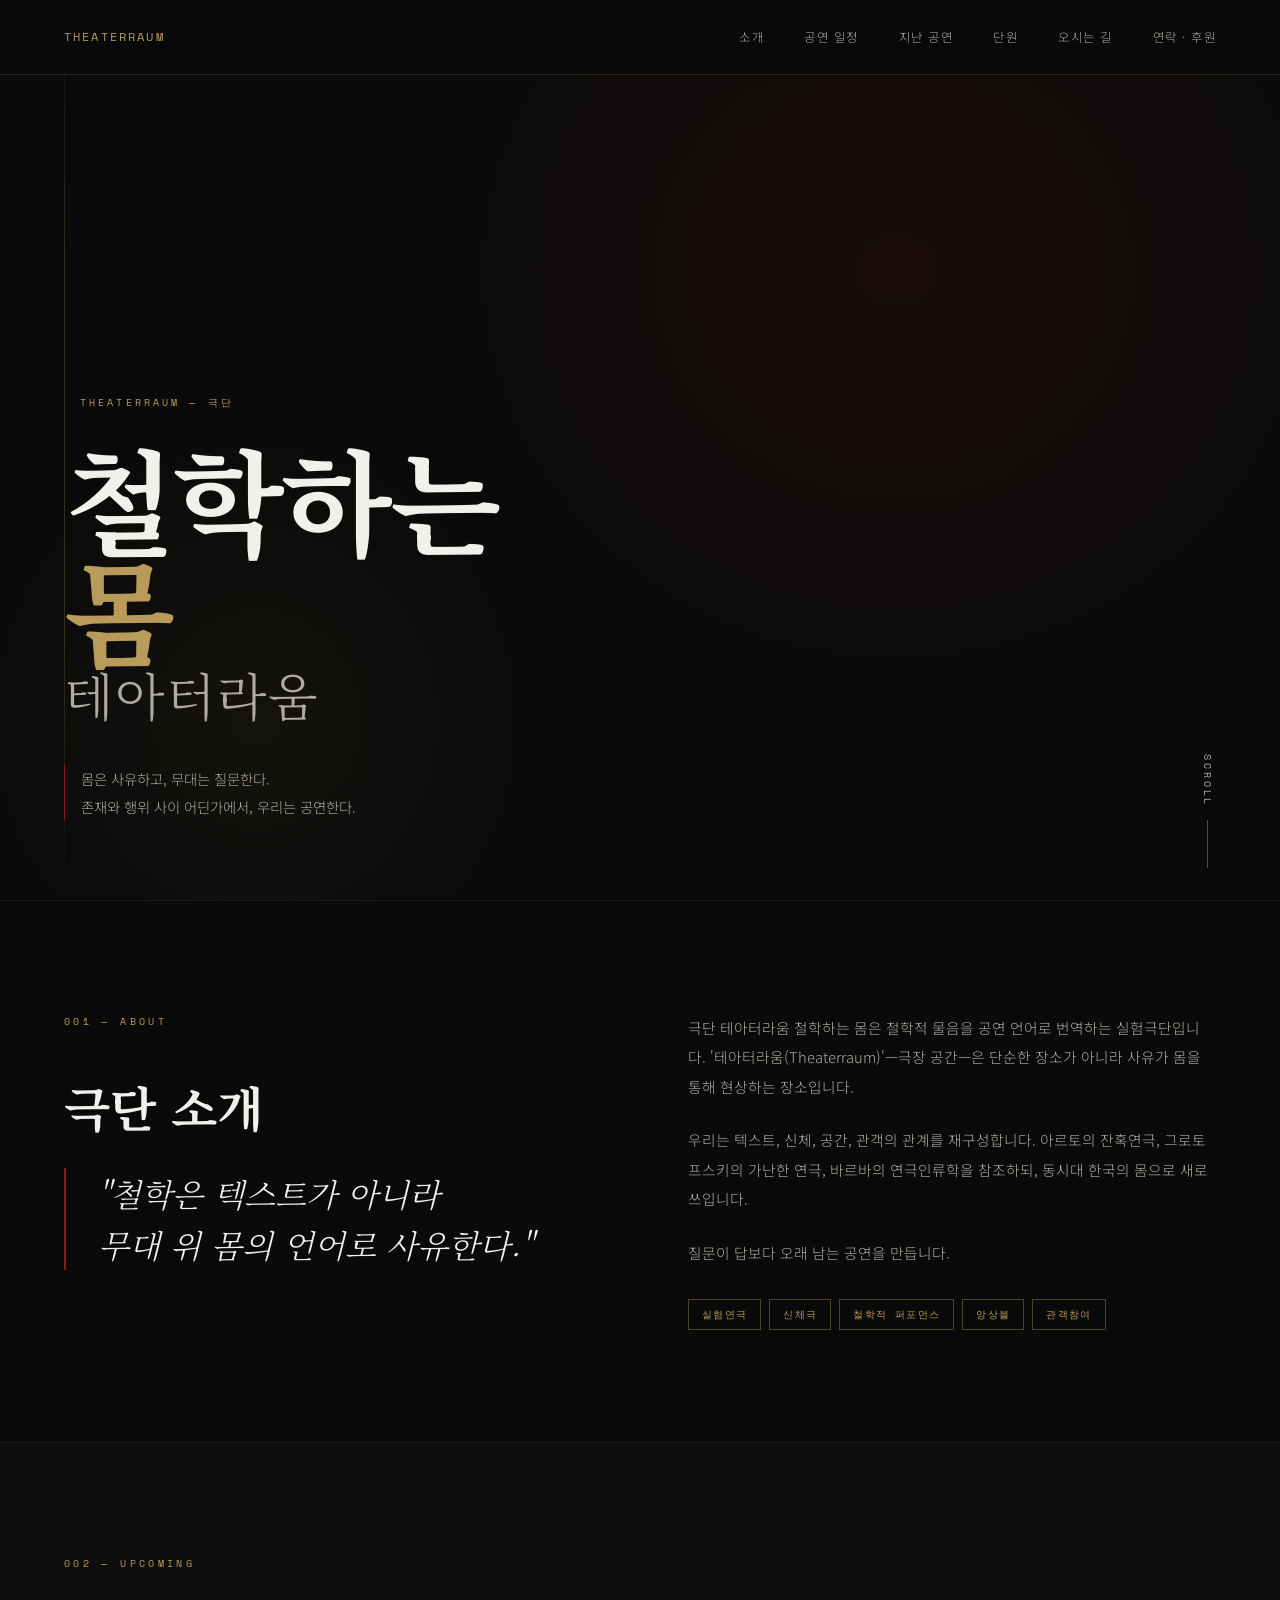
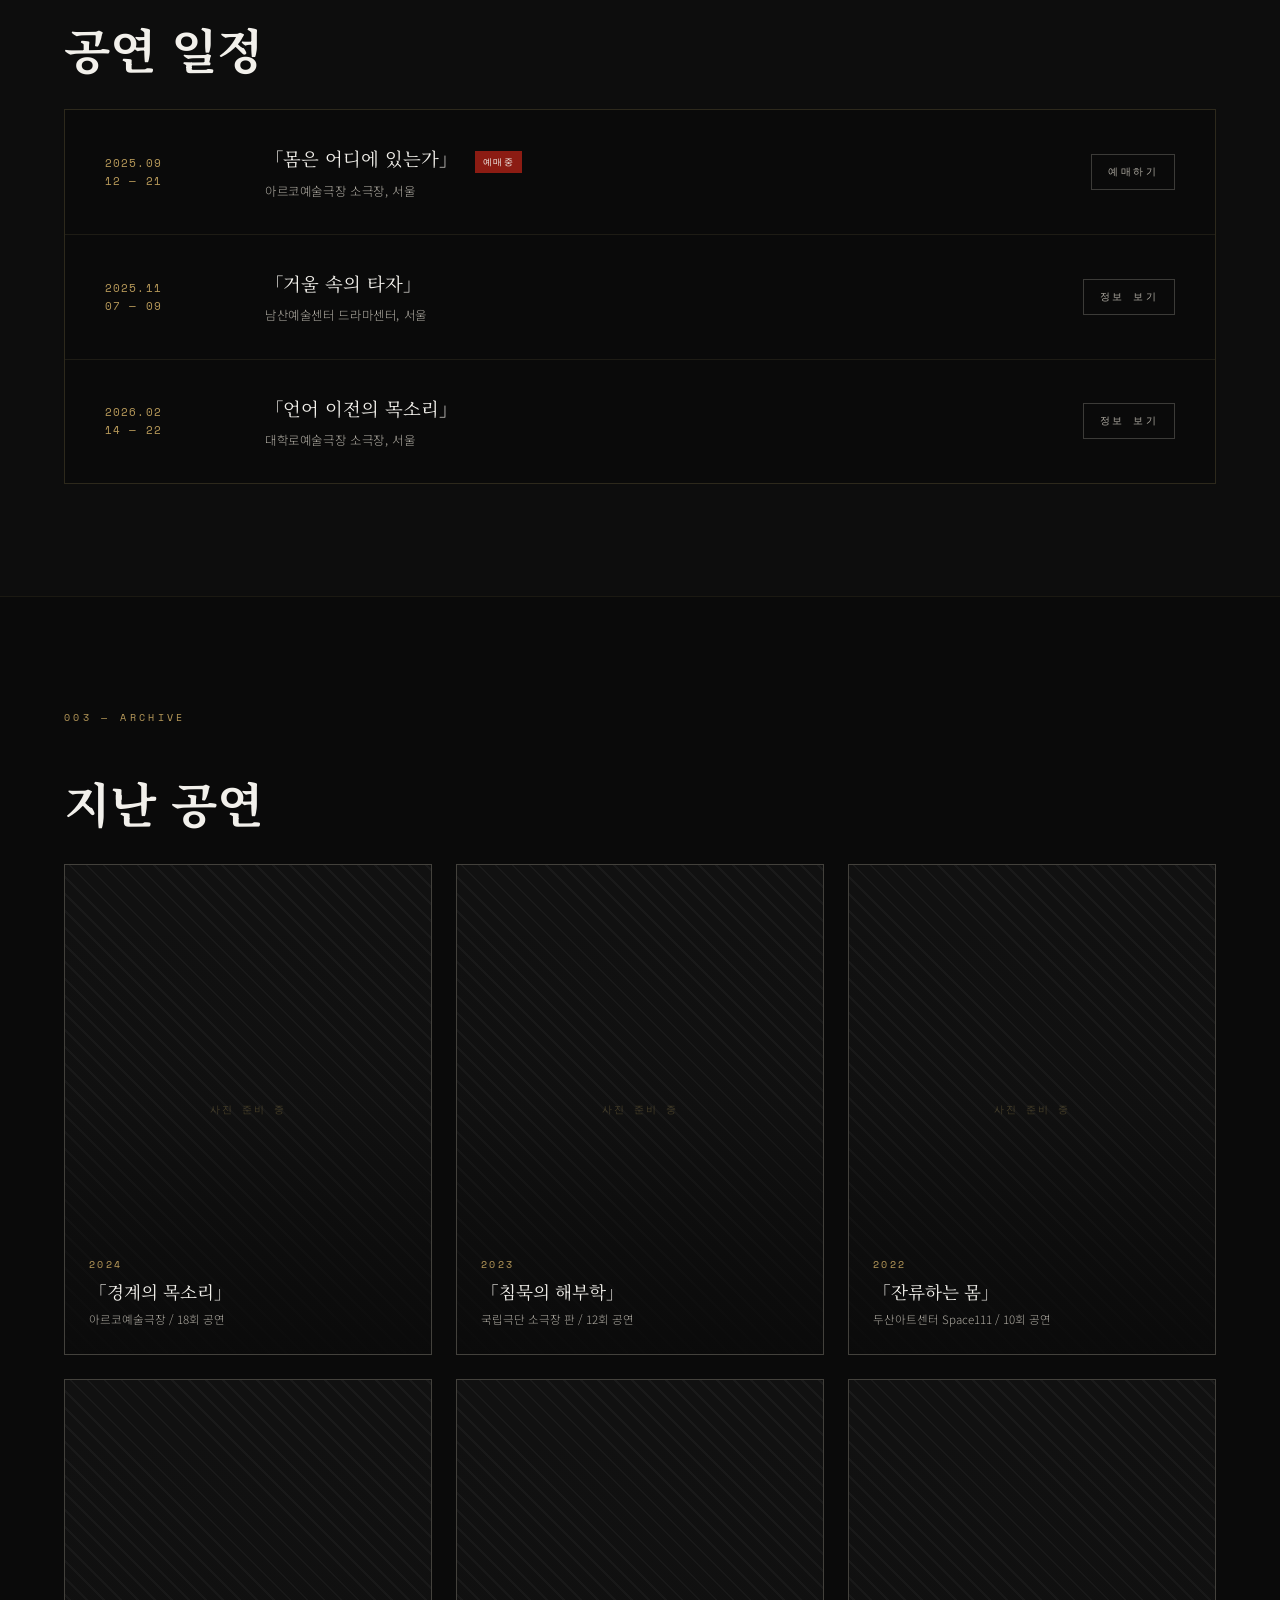
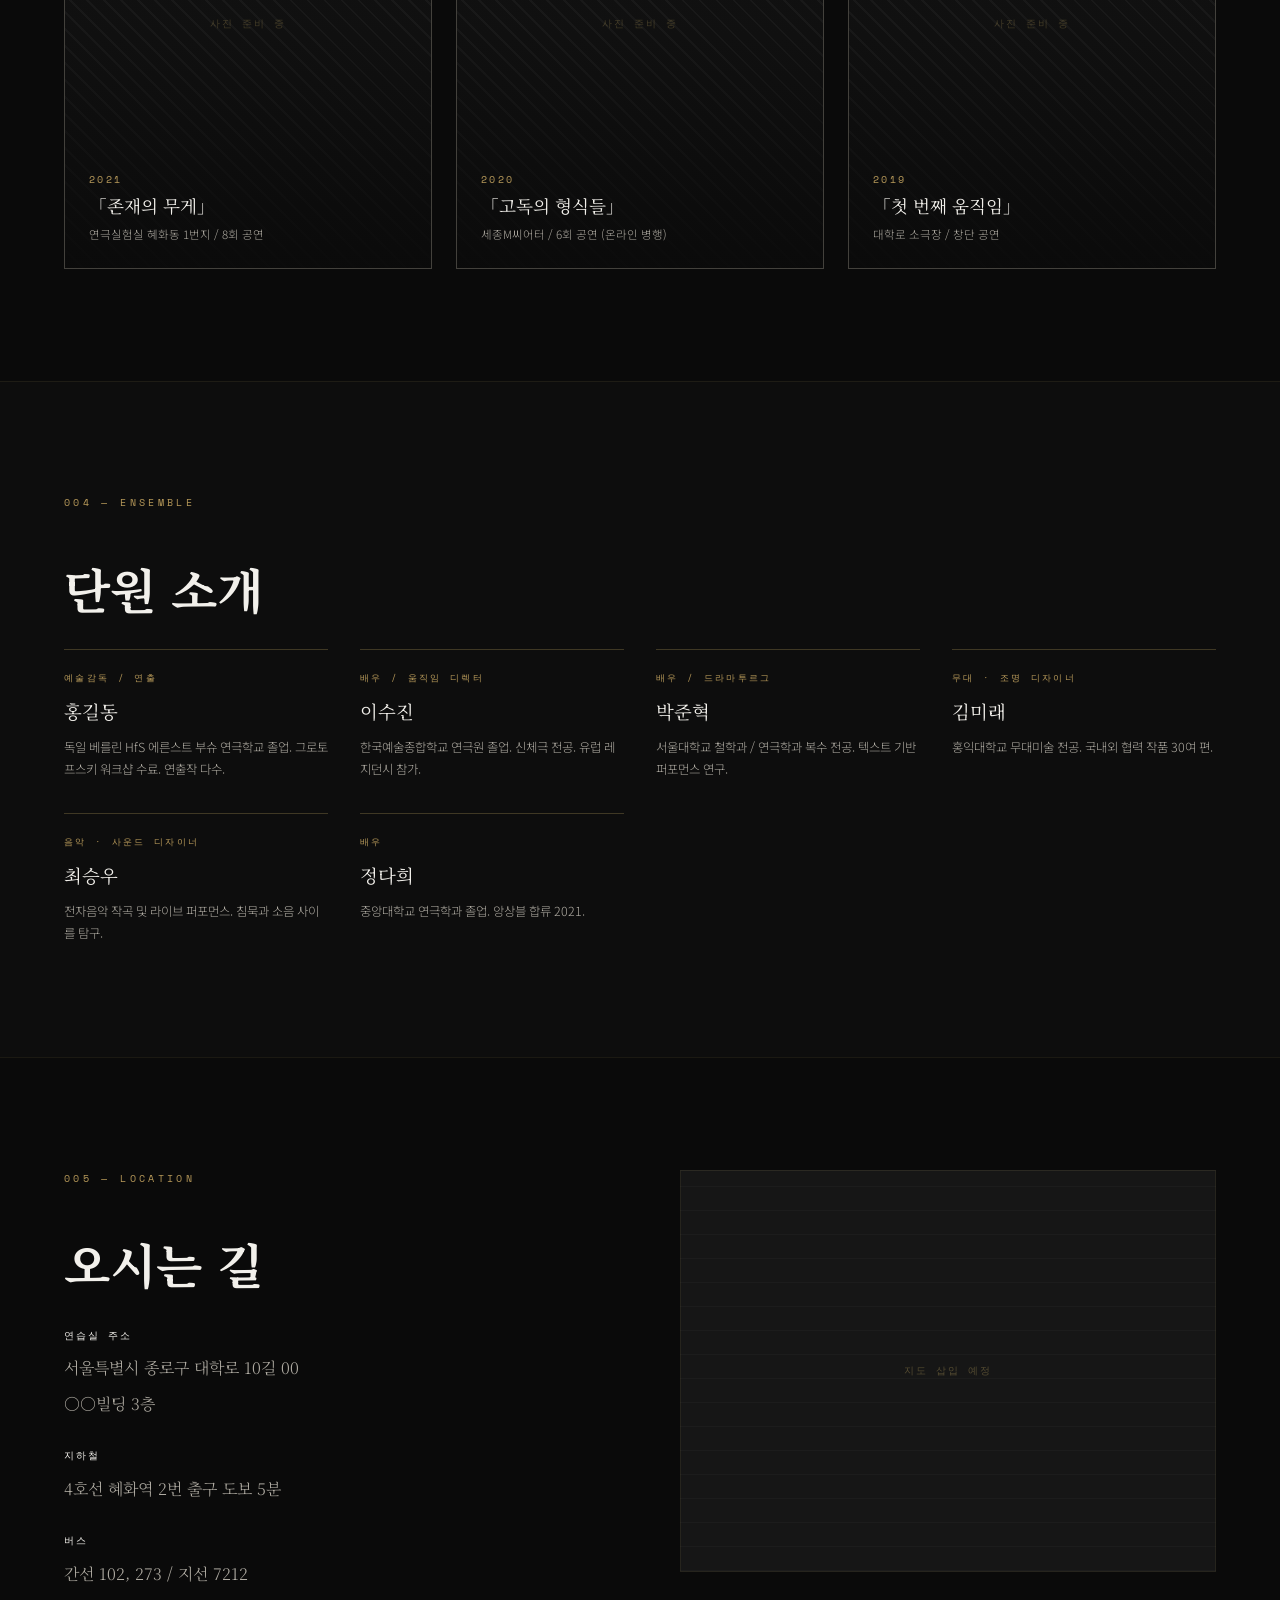
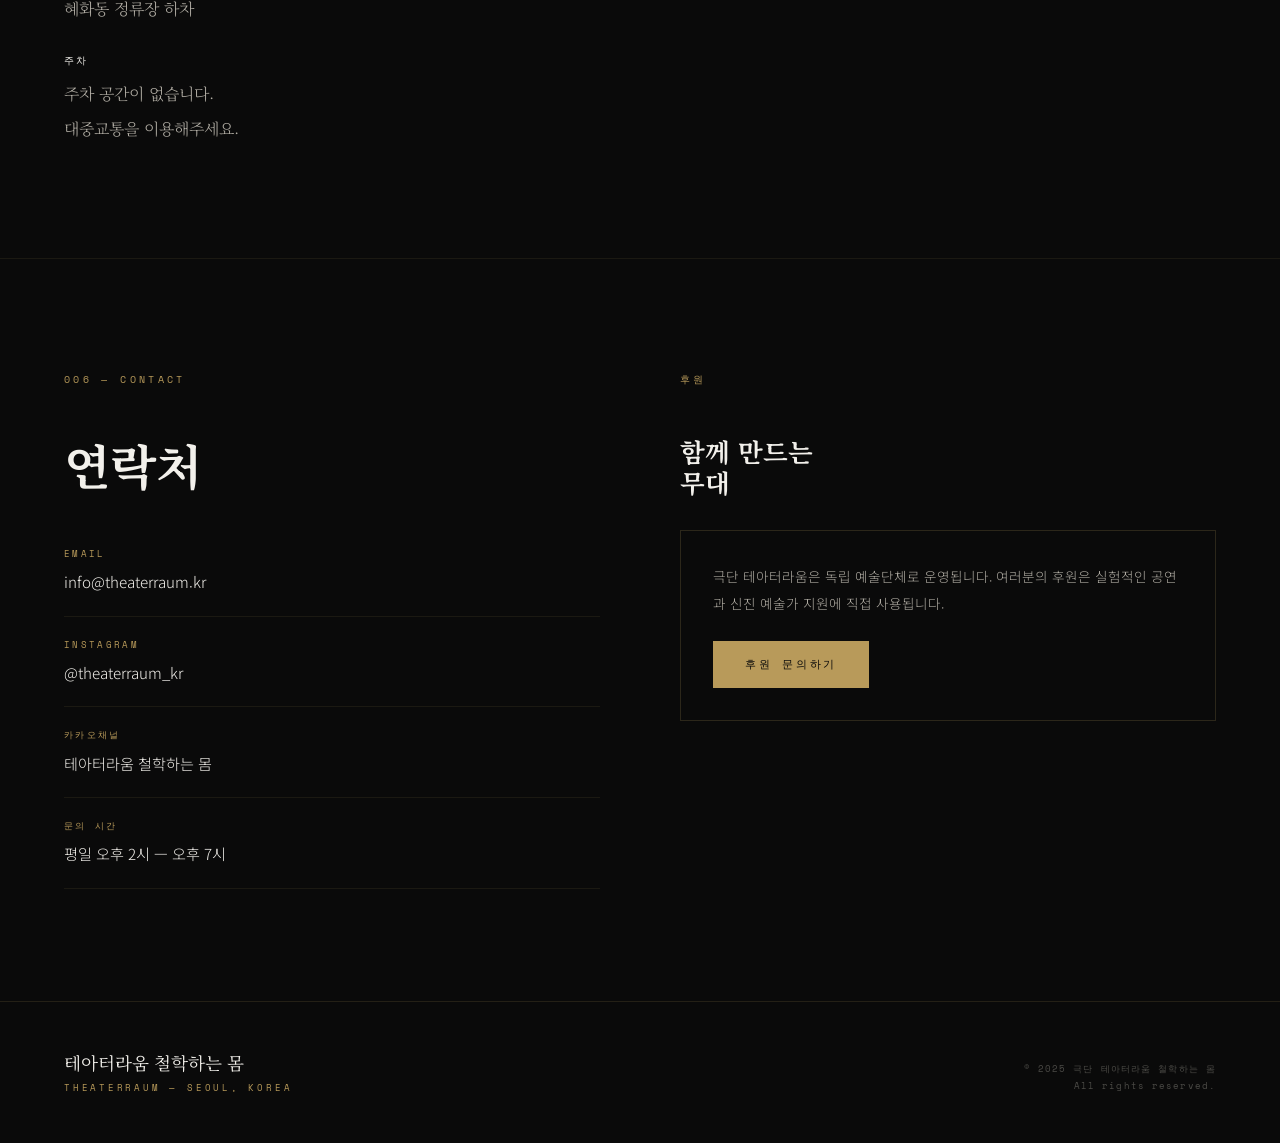
==== index.html @ c06e0fbe "Update index.html" ====
<!DOCTYPE html>
<html lang="ko">
<head>
<meta charset="UTF-8">
<meta name="viewport" content="width=device-width, initial-scale=1.0">
<title>테아터라움 철학하는 몸</title>
<link rel="preconnect" href="https://fonts.googleapis.com">
<link rel="preconnect" href="https://fonts.gstatic.com" crossorigin>
<link href="https://fonts.googleapis.com/css2?family=Noto+Serif+KR:wght@300;400;700&family=Noto+Sans+KR:wght@300;400&family=Space+Mono:wght@400;700&display=swap" rel="stylesheet">
<style>
  :root {
    --white: #f2f0eb;
    --black: #0a0a0a;
    --gold: #b89a5a;
    --red: #8c1c13;
    --gray: #3a3a3a;
    --light-gray: #b0aca3;
    --serif: 'Noto Serif KR', serif;
    --mono: 'Space Mono', monospace;
    --sans: 'Noto Sans KR', sans-serif;
  }

  * {
    margin: 0;
    padding: 0;
    box-sizing: border-box;
  }

  html {
    scroll-behavior: smooth;
  }

  body {
    background-color: var(--black);
    color: var(--white);
    font-family: var(--serif);
    font-weight: 300;
    line-height: 1.8;
    overflow-x: hidden;
  }

  /* ── 내비게이션 ── */
  nav {
    position: fixed;
    top: 0;
    left: 0;
    right: 0;
    z-index: 100;
    display: flex;
    justify-content: space-between;
    align-items: center;
    padding: 1.4rem 4rem;
    border-bottom: 0.5px solid rgba(178,156,90,0.2);
    background: rgba(10,10,10,0.88);
    backdrop-filter: blur(8px);
  }

  .nav-logo {
    font-family: var(--mono);
    font-size: 0.75rem;
    letter-spacing: 0.18em;
    color: var(--gold);
    text-transform: uppercase;
    text-decoration: none;
  }

  .nav-links {
    display: flex;
    gap: 2.5rem;
    list-style: none;
  }

  .nav-links a {
    font-family: var(--sans);
    font-size: 0.78rem;
    font-weight: 300;
    letter-spacing: 0.12em;
    color: var(--light-gray);
    text-decoration: none;
    transition: color 0.3s;
  }

  .nav-links a:hover {
    color: var(--gold);
  }

  /* ── 히어로 ── */
  #hero {
    height: 100vh;
    display: flex;
    flex-direction: column;
    justify-content: flex-end;
    padding: 0 4rem 5rem;
    position: relative;
    overflow: hidden;
  }

  .hero-bg {
    position: absolute;
    inset: 0;
    background:
      radial-gradient(ellipse 60% 80% at 70% 30%, rgba(140,28,19,0.12) 0%, transparent 60%),
      radial-gradient(ellipse 40% 60% at 20% 80%, rgba(178,156,90,0.06) 0%, transparent 55%);
  }

  .hero-rule {
    position: absolute;
    top: 0;
    left: 4rem;
    bottom: 0;
    width: 0.5px;
    background: linear-gradient(to bottom, transparent 0%, var(--gold) 30%, var(--gold) 70%, transparent 100%);
    opacity: 0.25;
  }

  .hero-index {
    font-family: var(--mono);
    font-size: 0.65rem;
    letter-spacing: 0.3em;
    color: var(--gold);
    margin-bottom: 2rem;
    padding-left: 1rem;
  }

  .hero-title {
    font-family: var(--serif);
    font-size: clamp(3.2rem, 9vw, 8rem);
    font-weight: 700;
    line-height: 0.95;
    letter-spacing: -0.02em;
    margin-bottom: 0.4rem;
    position: relative;
  }

  .hero-title .sub {
    display: block;
    font-size: clamp(1.6rem, 4vw, 3.5rem);
    font-weight: 300;
    color: var(--light-gray);
    letter-spacing: 0.04em;
    margin-top: 0.5rem;
  }

  .hero-title .accent {
    color: var(--gold);
  }

  .hero-desc {
    font-family: var(--sans);
    font-size: 0.9rem;
    font-weight: 300;
    color: var(--light-gray);
    max-width: 34rem;
    margin-top: 2.5rem;
    line-height: 1.9;
    padding-left: 1rem;
    border-left: 1.5px solid var(--red);
  }

  .hero-scroll {
    position: absolute;
    bottom: 2rem;
    right: 4rem;
    font-family: var(--mono);
    font-size: 0.6rem;
    letter-spacing: 0.3em;
    color: var(--light-gray);
    writing-mode: vertical-rl;
    display: flex;
    align-items: center;
    gap: 0.8rem;
  }

  .hero-scroll::after {
    content: '';
    display: block;
    width: 0.5px;
    height: 3rem;
    background: var(--light-gray);
    opacity: 0.4;
  }

  /* ── 공통 섹션 ── */
  section {
    padding: 7rem 4rem;
    border-top: 0.5px solid rgba(178,156,90,0.1);
  }

  .section-eyebrow {
    font-family: var(--mono);
    font-size: 0.6rem;
    letter-spacing: 0.35em;
    color: var(--gold);
    text-transform: uppercase;
    margin-bottom: 3rem;
  }

  .section-title {
    font-family: var(--serif);
    font-size: clamp(1.8rem, 4vw, 3rem);
    font-weight: 700;
    line-height: 1.2;
    margin-bottom: 2rem;
  }

  /* ── About ── */
  #about {
    display: grid;
    grid-template-columns: 1fr 1fr;
    gap: 6rem;
    align-items: start;
  }

  .about-left .quote {
    font-family: var(--serif);
    font-size: clamp(1.3rem, 2.5vw, 2rem);
    font-weight: 300;
    font-style: italic;
    color: var(--white);
    line-height: 1.6;
    margin: 2rem 0;
    padding-left: 2rem;
    border-left: 2px solid var(--red);
  }

  .about-right p {
    font-family: var(--sans);
    font-size: 0.92rem;
    font-weight: 300;
    color: var(--light-gray);
    line-height: 2;
    margin-bottom: 1.5rem;
  }

  .about-tags {
    display: flex;
    flex-wrap: wrap;
    gap: 0.5rem;
    margin-top: 2rem;
  }

  .tag {
    font-family: var(--mono);
    font-size: 0.6rem;
    letter-spacing: 0.15em;
    color: var(--gold);
    border: 0.5px solid rgba(178,156,90,0.4);
    padding: 0.35rem 0.8rem;
  }

  /* ── 공연 일정 ── */
  #schedule {
    background-color: #0d0d0d;
  }

  .schedule-grid {
    display: grid;
    gap: 1px;
    background: rgba(178,156,90,0.1);
    border: 0.5px solid rgba(178,156,90,0.1);
    margin-top: 1rem;
  }

  .schedule-item {
    background: var(--black);
    display: grid;
    grid-template-columns: 8rem 1fr auto;
    align-items: center;
    gap: 2rem;
    padding: 2rem 2.5rem;
    transition: background 0.25s;
    cursor: pointer;
    text-decoration: none;
    color: inherit;
  }

  .schedule-item:hover {
    background: rgba(178,156,90,0.05);
  }

  .schedule-date {
    font-family: var(--mono);
    font-size: 0.7rem;
    letter-spacing: 0.1em;
    color: var(--gold);
    line-height: 1.6;
  }

  .schedule-info .title {
    font-family: var(--serif);
    font-size: 1.15rem;
    font-weight: 400;
    margin-bottom: 0.25rem;
  }

  .schedule-info .venue {
    font-family: var(--sans);
    font-size: 0.78rem;
    font-weight: 300;
    color: var(--light-gray);
    letter-spacing: 0.05em;
  }

  .schedule-cta {
    font-family: var(--mono);
    font-size: 0.62rem;
    letter-spacing: 0.25em;
    color: var(--light-gray);
    border: 0.5px solid rgba(176,172,163,0.3);
    padding: 0.5rem 1rem;
    text-transform: uppercase;
    transition: all 0.25s;
  }

  .schedule-item:hover .schedule-cta {
    color: var(--gold);
    border-color: rgba(178,156,90,0.5);
  }

  .schedule-badge {
    display: inline-block;
    background: var(--red);
    color: var(--white);
    font-family: var(--mono);
    font-size: 0.55rem;
    letter-spacing: 0.15em;
    padding: 0.2rem 0.5rem;
    margin-left: 0.75rem;
    vertical-align: middle;
  }

  /* ── 지난 공연 ── */
  #archive {
    overflow: hidden;
  }

  .archive-grid {
    display: grid;
    grid-template-columns: repeat(3, 1fr);
    gap: 1.5rem;
    margin-top: 2rem;
  }

  .archive-card {
    position: relative;
    aspect-ratio: 3/4;
    overflow: hidden;
    background: var(--gray);
    cursor: pointer;
    border: 0.5px solid rgba(178,156,90,0.08);
  }

  .archive-card-img {
    width: 100%;
    height: 100%;
    object-fit: cover;
    filter: grayscale(100%) contrast(1.15);
    transition: transform 0.6s ease, filter 0.4s;
  }

  .archive-card:hover .archive-card-img {
    transform: scale(1.04);
    filter: grayscale(60%) contrast(1.1);
  }

  .archive-card-overlay {
    position: absolute;
    inset: 0;
    background: linear-gradient(to top, rgba(10,10,10,0.92) 0%, rgba(10,10,10,0.1) 50%, transparent 100%);
    display: flex;
    flex-direction: column;
    justify-content: flex-end;
    padding: 1.5rem;
  }

  .archive-year {
    font-family: var(--mono);
    font-size: 0.6rem;
    letter-spacing: 0.25em;
    color: var(--gold);
    margin-bottom: 0.4rem;
  }

  .archive-name {
    font-family: var(--serif);
    font-size: 1.1rem;
    font-weight: 400;
    line-height: 1.4;
  }

  .archive-detail {
    font-family: var(--sans);
    font-size: 0.72rem;
    font-weight: 300;
    color: var(--light-gray);
    margin-top: 0.3rem;
  }

  /* 이미지가 없는 경우 플레이스홀더 */
  .archive-card-placeholder {
    width: 100%;
    height: 100%;
    display: flex;
    align-items: center;
    justify-content: center;
    background: repeating-linear-gradient(
      45deg,
      #1a1a1a,
      #1a1a1a 2px,
      #111 2px,
      #111 12px
    );
  }

  .archive-card-placeholder span {
    font-family: var(--mono);
    font-size: 0.6rem;
    letter-spacing: 0.2em;
    color: rgba(178,156,90,0.35);
    text-transform: uppercase;
  }

  /* ── 단원 소개 ── */
  #members {
    background-color: #0d0d0d;
  }

  .members-grid {
    display: grid;
    grid-template-columns: repeat(auto-fill, minmax(14rem, 1fr));
    gap: 2rem;
    margin-top: 2rem;
  }

  .member-card {
    border-top: 1px solid rgba(178,156,90,0.3);
    padding-top: 1.25rem;
  }

  .member-role {
    font-family: var(--mono);
    font-size: 0.58rem;
    letter-spacing: 0.25em;
    color: var(--gold);
    text-transform: uppercase;
    margin-bottom: 0.5rem;
  }

  .member-name {
    font-family: var(--serif);
    font-size: 1.15rem;
    font-weight: 400;
    margin-bottom: 0.5rem;
  }

  .member-bio {
    font-family: var(--sans);
    font-size: 0.78rem;
    font-weight: 300;
    color: var(--light-gray);
    line-height: 1.8;
  }

  /* ── 오시는 길 ── */
  #location {
    display: grid;
    grid-template-columns: 1fr 1fr;
    gap: 5rem;
    align-items: start;
  }

  .location-address {
    font-family: var(--serif);
    font-size: 1rem;
    font-weight: 300;
    color: var(--light-gray);
    line-height: 2.2;
    margin-top: 1.5rem;
  }

  .location-address strong {
    display: block;
    color: var(--white);
    font-weight: 400;
    margin-top: 1.5rem;
    margin-bottom: 0.25rem;
    font-family: var(--mono);
    font-size: 0.62rem;
    letter-spacing: 0.2em;
  }

  .map-placeholder {
    aspect-ratio: 1 / 0.75;
    background: var(--gray);
    display: flex;
    align-items: center;
    justify-content: center;
    border: 0.5px solid rgba(178,156,90,0.1);
    font-family: var(--mono);
    font-size: 0.65rem;
    letter-spacing: 0.2em;
    color: rgba(178,156,90,0.4);
    text-transform: uppercase;
    background: repeating-linear-gradient(
      0deg,
      #1c1c1c,
      #1c1c1c 1px,
      #161616 1px,
      #161616 24px
    );
  }

  /* ── 연락처/후원 ── */
  #contact {
    display: grid;
    grid-template-columns: 1fr 1fr;
    gap: 5rem;
    align-items: start;
  }

  .contact-list {
    list-style: none;
    margin-top: 1.5rem;
  }

  .contact-list li {
    display: flex;
    flex-direction: column;
    padding: 1.25rem 0;
    border-bottom: 0.5px solid rgba(178,156,90,0.1);
  }

  .contact-list .label {
    font-family: var(--mono);
    font-size: 0.58rem;
    letter-spacing: 0.25em;
    color: var(--gold);
    text-transform: uppercase;
    margin-bottom: 0.35rem;
  }

  .contact-list .value {
    font-family: var(--sans);
    font-size: 0.95rem;
    font-weight: 300;
    color: var(--white);
  }

  .contact-list a {
    color: var(--white);
    text-decoration: none;
    transition: color 0.25s;
  }

  .contact-list a:hover {
    color: var(--gold);
  }

  .support-box {
    margin-top: 1.5rem;
    border: 0.5px solid rgba(178,156,90,0.2);
    padding: 2rem;
  }

  .support-box p {
    font-family: var(--sans);
    font-size: 0.85rem;
    font-weight: 300;
    color: var(--light-gray);
    line-height: 2;
    margin-bottom: 1.5rem;
  }

  .btn-support {
    display: inline-block;
    font-family: var(--mono);
    font-size: 0.68rem;
    letter-spacing: 0.25em;
    text-transform: uppercase;
    color: var(--black);
    background: var(--gold);
    padding: 0.85rem 2rem;
    text-decoration: none;
    border: none;
    cursor: pointer;
    transition: background 0.25s, color 0.25s;
  }

  .btn-support:hover {
    background: var(--white);
    color: var(--black);
  }

  /* ── 푸터 ── */
  footer {
    border-top: 0.5px solid rgba(178,156,90,0.15);
    padding: 3rem 4rem;
    display: flex;
    justify-content: space-between;
    align-items: flex-end;
  }

  .footer-logo {
    font-family: var(--serif);
    font-size: 1.1rem;
    font-weight: 400;
    color: var(--white);
    line-height: 1.5;
  }

  .footer-logo span {
    display: block;
    font-family: var(--mono);
    font-size: 0.58rem;
    letter-spacing: 0.3em;
    color: var(--gold);
    text-transform: uppercase;
    margin-top: 0.3rem;
  }

  .footer-copy {
    font-family: var(--mono);
    font-size: 0.58rem;
    letter-spacing: 0.12em;
    color: rgba(176,172,163,0.4);
    text-align: right;
    line-height: 1.8;
  }

  /* ── 반응형 ── */
  @media (max-width: 860px) {
    nav {
      padding: 1.2rem 1.5rem;
    }
    .nav-links {
      display: none;
    }
    #hero {
      padding: 0 1.5rem 4rem;
    }
    .hero-rule { left: 1.5rem; }
    section {
      padding: 4rem 1.5rem;
    }
    #about,
    #location,
    #contact {
      grid-template-columns: 1fr;
      gap: 3rem;
    }
    .archive-grid {
      grid-template-columns: repeat(2, 1fr);
    }
    footer {
      padding: 2rem 1.5rem;
      flex-direction: column;
      gap: 1.5rem;
      align-items: flex-start;
    }
    .footer-copy {
      text-align: left;
    }
    .schedule-item {
      grid-template-columns: 6rem 1fr;
      gap: 1rem;
    }
    .schedule-cta { display: none; }
  }

  @media (max-width: 540px) {
    .archive-grid {
      grid-template-columns: 1fr;
    }
    .members-grid {
      grid-template-columns: 1fr 1fr;
    }
  }

  /* ── 진입 애니메이션 ── */
  @keyframes fadeUp {
    from { opacity: 0; transform: translateY(1.5rem); }
    to   { opacity: 1; transform: translateY(0); }
  }

  .hero-index,
  .hero-title,
  .hero-desc {
    animation: fadeUp 1s ease both;
  }

  .hero-index { animation-delay: 0.1s; }
  .hero-title  { animation-delay: 0.3s; }
  .hero-desc   { animation-delay: 0.55s; }

  @media (prefers-reduced-motion: reduce) {
    * { animation: none !important; transition: none !important; }
  }
</style>
</head>
<body>

<!-- 내비게이션 -->
<nav aria-label="주 메뉴">
  <a href="#hero" class="nav-logo">THEATERRAUM</a>
  <ul class="nav-links">
    <li><a href="#about">소개</a></li>
    <li><a href="#schedule">공연 일정</a></li>
    <li><a href="#archive">지난 공연</a></li>
    <li><a href="#members">단원</a></li>
    <li><a href="#location">오시는 길</a></li>
    <li><a href="#contact">연락 · 후원</a></li>
  </ul>
</nav>

<!-- 히어로 -->
<section id="hero" aria-label="인트로">
  <div class="hero-bg" aria-hidden="true"></div>
  <div class="hero-rule" aria-hidden="true"></div>
  <p class="hero-index">THEATERRAUM — 극단</p>
  <h1 class="hero-title">
    철학하는<br>
    <span class="accent">몸</span>
    <span class="sub">테아터라움</span>
  </h1>
  <p class="hero-desc">
    몸은 사유하고, 무대는 질문한다.<br>
    존재와 행위 사이 어딘가에서, 우리는 공연한다.
  </p>
  <p class="hero-scroll" aria-hidden="true">SCROLL</p>
</section>

<!-- 소개 -->
<section id="about" aria-labelledby="about-title">
  <div class="about-left">
    <p class="section-eyebrow">001 — About</p>
    <h2 class="section-title" id="about-title">극단 소개</h2>
    <blockquote class="quote">
      "철학은 텍스트가 아니라<br>무대 위 몸의 언어로 사유한다."
    </blockquote>
  </div>
  <div class="about-right">
    <p>
      극단 테아터라움 철학하는 몸은 철학적 물음을 공연 언어로 번역하는
      실험극단입니다. '테아터라움(Theaterraum)'—극장 공간—은 단순한
      장소가 아니라 사유가 몸을 통해 현상하는 장소입니다.
    </p>
    <p>
      우리는 텍스트, 신체, 공간, 관객의 관계를 재구성합니다.
      아르토의 잔혹연극, 그로토프스키의 가난한 연극, 바르바의 연극인류학을
      참조하되, 동시대 한국의 몸으로 새로 쓰입니다.
    </p>
    <p>
      질문이 답보다 오래 남는 공연을 만듭니다.
    </p>
    <div class="about-tags">
      <span class="tag">실험연극</span>
      <span class="tag">신체극</span>
      <span class="tag">철학적 퍼포먼스</span>
      <span class="tag">앙상블</span>
      <span class="tag">관객참여</span>
    </div>
  </div>
</section>

<!-- 공연 일정 -->
<section id="schedule" aria-labelledby="schedule-title">
  <p class="section-eyebrow">002 — Upcoming</p>
  <h2 class="section-title" id="schedule-title">공연 일정</h2>

  <div class="schedule-grid" role="list">

    <a class="schedule-item" href="#" role="listitem">
      <div class="schedule-date">
        2025.09<br>12 — 21
      </div>
      <div class="schedule-info">
        <p class="title">
          「몸은 어디에 있는가」
          <span class="schedule-badge">예매중</span>
        </p>
        <p class="venue">아르코예술극장 소극장, 서울</p>
      </div>
      <span class="schedule-cta">예매하기</span>
    </a>

    <a class="schedule-item" href="#" role="listitem">
      <div class="schedule-date">
        2025.11<br>07 — 09
      </div>
      <div class="schedule-info">
        <p class="title">「거울 속의 타자」</p>
        <p class="venue">남산예술센터 드라마센터, 서울</p>
      </div>
      <span class="schedule-cta">정보 보기</span>
    </a>

    <a class="schedule-item" href="#" role="listitem">
      <div class="schedule-date">
        2026.02<br>14 — 22
      </div>
      <div class="schedule-info">
        <p class="title">「언어 이전의 목소리」</p>
        <p class="venue">대학로예술극장 소극장, 서울</p>
      </div>
      <span class="schedule-cta">정보 보기</span>
    </a>

  </div>
</section>

<!-- 지난 공연 -->
<section id="archive" aria-labelledby="archive-title">
  <p class="section-eyebrow">003 — Archive</p>
  <h2 class="section-title" id="archive-title">지난 공연</h2>

  <div class="archive-grid">

    <div class="archive-card">
      <div class="archive-card-placeholder"><span>사진 준비 중</span></div>
      <div class="archive-card-overlay">
        <p class="archive-year">2024</p>
        <p class="archive-name">「경계의 목소리」</p>
        <p class="archive-detail">아르코예술극장 / 18회 공연</p>
      </div>
    </div>

    <div class="archive-card">
      <div class="archive-card-placeholder"><span>사진 준비 중</span></div>
      <div class="archive-card-overlay">
        <p class="archive-year">2023</p>
        <p class="archive-name">「침묵의 해부학」</p>
        <p class="archive-detail">국립극단 소극장 판 / 12회 공연</p>
      </div>
    </div>

    <div class="archive-card">
      <div class="archive-card-placeholder"><span>사진 준비 중</span></div>
      <div class="archive-card-overlay">
        <p class="archive-year">2022</p>
        <p class="archive-name">「잔류하는 몸」</p>
        <p class="archive-detail">두산아트센터 Space111 / 10회 공연</p>
      </div>
    </div>

    <div class="archive-card">
      <div class="archive-card-placeholder"><span>사진 준비 중</span></div>
      <div class="archive-card-overlay">
        <p class="archive-year">2021</p>
        <p class="archive-name">「존재의 무게」</p>
        <p class="archive-detail">연극실험실 혜화동 1번지 / 8회 공연</p>
      </div>
    </div>

    <div class="archive-card">
      <div class="archive-card-placeholder"><span>사진 준비 중</span></div>
      <div class="archive-card-overlay">
        <p class="archive-year">2020</p>
        <p class="archive-name">「고독의 형식들」</p>
        <p class="archive-detail">세종M씨어터 / 6회 공연 (온라인 병행)</p>
      </div>
    </div>

    <div class="archive-card">
      <div class="archive-card-placeholder"><span>사진 준비 중</span></div>
      <div class="archive-card-overlay">
        <p class="archive-year">2019</p>
        <p class="archive-name">「첫 번째 움직임」</p>
        <p class="archive-detail">대학로 소극장 / 창단 공연</p>
      </div>
    </div>

  </div>
</section>

<!-- 단원 소개 -->
<section id="members" aria-labelledby="members-title">
  <p class="section-eyebrow">004 — Ensemble</p>
  <h2 class="section-title" id="members-title">단원 소개</h2>

  <div class="members-grid">

    <div class="member-card">
      <p class="member-role">예술감독 / 연출</p>
      <p class="member-name">홍길동</p>
      <p class="member-bio">
        독일 베를린 HfS 에른스트 부슈 연극학교 졸업.
        그로토프스키 워크샵 수료. 연출작 다수.
      </p>
    </div>

    <div class="member-card">
      <p class="member-role">배우 / 움직임 디렉터</p>
      <p class="member-name">이수진</p>
      <p class="member-bio">
        한국예술종합학교 연극원 졸업.
        신체극 전공. 유럽 레지던시 참가.
      </p>
    </div>

    <div class="member-card">
      <p class="member-role">배우 / 드라마투르그</p>
      <p class="member-name">박준혁</p>
      <p class="member-bio">
        서울대학교 철학과 / 연극학과 복수 전공.
        텍스트 기반 퍼포먼스 연구.
      </p>
    </div>

    <div class="member-card">
      <p class="member-role">무대 · 조명 디자이너</p>
      <p class="member-name">김미래</p>
      <p class="member-bio">
        홍익대학교 무대미술 전공.
        국내외 협력 작품 30여 편.
      </p>
    </div>

    <div class="member-card">
      <p class="member-role">음악 · 사운드 디자이너</p>
      <p class="member-name">최승우</p>
      <p class="member-bio">
        전자음악 작곡 및 라이브 퍼포먼스.
        침묵과 소음 사이를 탐구.
      </p>
    </div>

    <div class="member-card">
      <p class="member-role">배우</p>
      <p class="member-name">정다희</p>
      <p class="member-bio">
        중앙대학교 연극학과 졸업.
        앙상블 합류 2021.
      </p>
    </div>

  </div>
</section>

<!-- 오시는 길 -->
<section id="location" aria-labelledby="location-title">
  <div>
    <p class="section-eyebrow">005 — Location</p>
    <h2 class="section-title" id="location-title">오시는 길</h2>

    <address class="location-address" style="font-style:normal;">
      <strong>연습실 주소</strong>
      서울특별시 종로구 대학로 10길 00<br>
      ○○빌딩 3층

      <strong>지하철</strong>
      4호선 혜화역 2번 출구 도보 5분

      <strong>버스</strong>
      간선 102, 273 / 지선 7212<br>
      혜화동 정류장 하차

      <strong>주차</strong>
      주차 공간이 없습니다.<br>대중교통을 이용해주세요.
    </address>
  </div>

  <div>
    <!-- 실제 서비스에서는 Google Maps embed 또는 카카오맵 삽입 -->
    <div class="map-placeholder" role="img" aria-label="지도 준비 중">
      지도 삽입 예정
    </div>
  </div>
</section>

<!-- 연락처 / 후원 -->
<section id="contact" aria-labelledby="contact-title">
  <div>
    <p class="section-eyebrow">006 — Contact</p>
    <h2 class="section-title" id="contact-title">연락처</h2>

    <ul class="contact-list">
      <li>
        <span class="label">Email</span>
        <span class="value"><a href="mailto:info@theaterraum.kr">info@theaterraum.kr</a></span>
      </li>
      <li>
        <span class="label">Instagram</span>
        <span class="value"><a href="https://instagram.com/" target="_blank" rel="noopener">@theaterraum_kr</a></span>
      </li>
      <li>
        <span class="label">카카오채널</span>
        <span class="value"><a href="#">테아터라움 철학하는 몸</a></span>
      </li>
      <li>
        <span class="label">문의 시간</span>
        <span class="value">평일 오후 2시 — 오후 7시</span>
      </li>
    </ul>
  </div>

  <div>
    <p class="section-eyebrow">후원</p>
    <h2 class="section-title" style="font-size:1.6rem;">함께 만드는<br>무대</h2>

    <div class="support-box">
      <p>
        극단 테아터라움은 독립 예술단체로 운영됩니다.
        여러분의 후원은 실험적인 공연과 신진 예술가 지원에
        직접 사용됩니다.
      </p>
      <a href="mailto:info@theaterraum.kr?subject=후원문의" class="btn-support">
        후원 문의하기
      </a>
    </div>
  </div>
</section>

<!-- 푸터 -->
<footer>
  <div class="footer-logo">
    테아터라움 철학하는 몸
    <span>Theaterraum — Seoul, Korea</span>
  </div>
  <div class="footer-copy">
    © 2025 극단 테아터라움 철학하는 몸<br>
    All rights reserved.
  </div>
</footer>

</body>
</html>
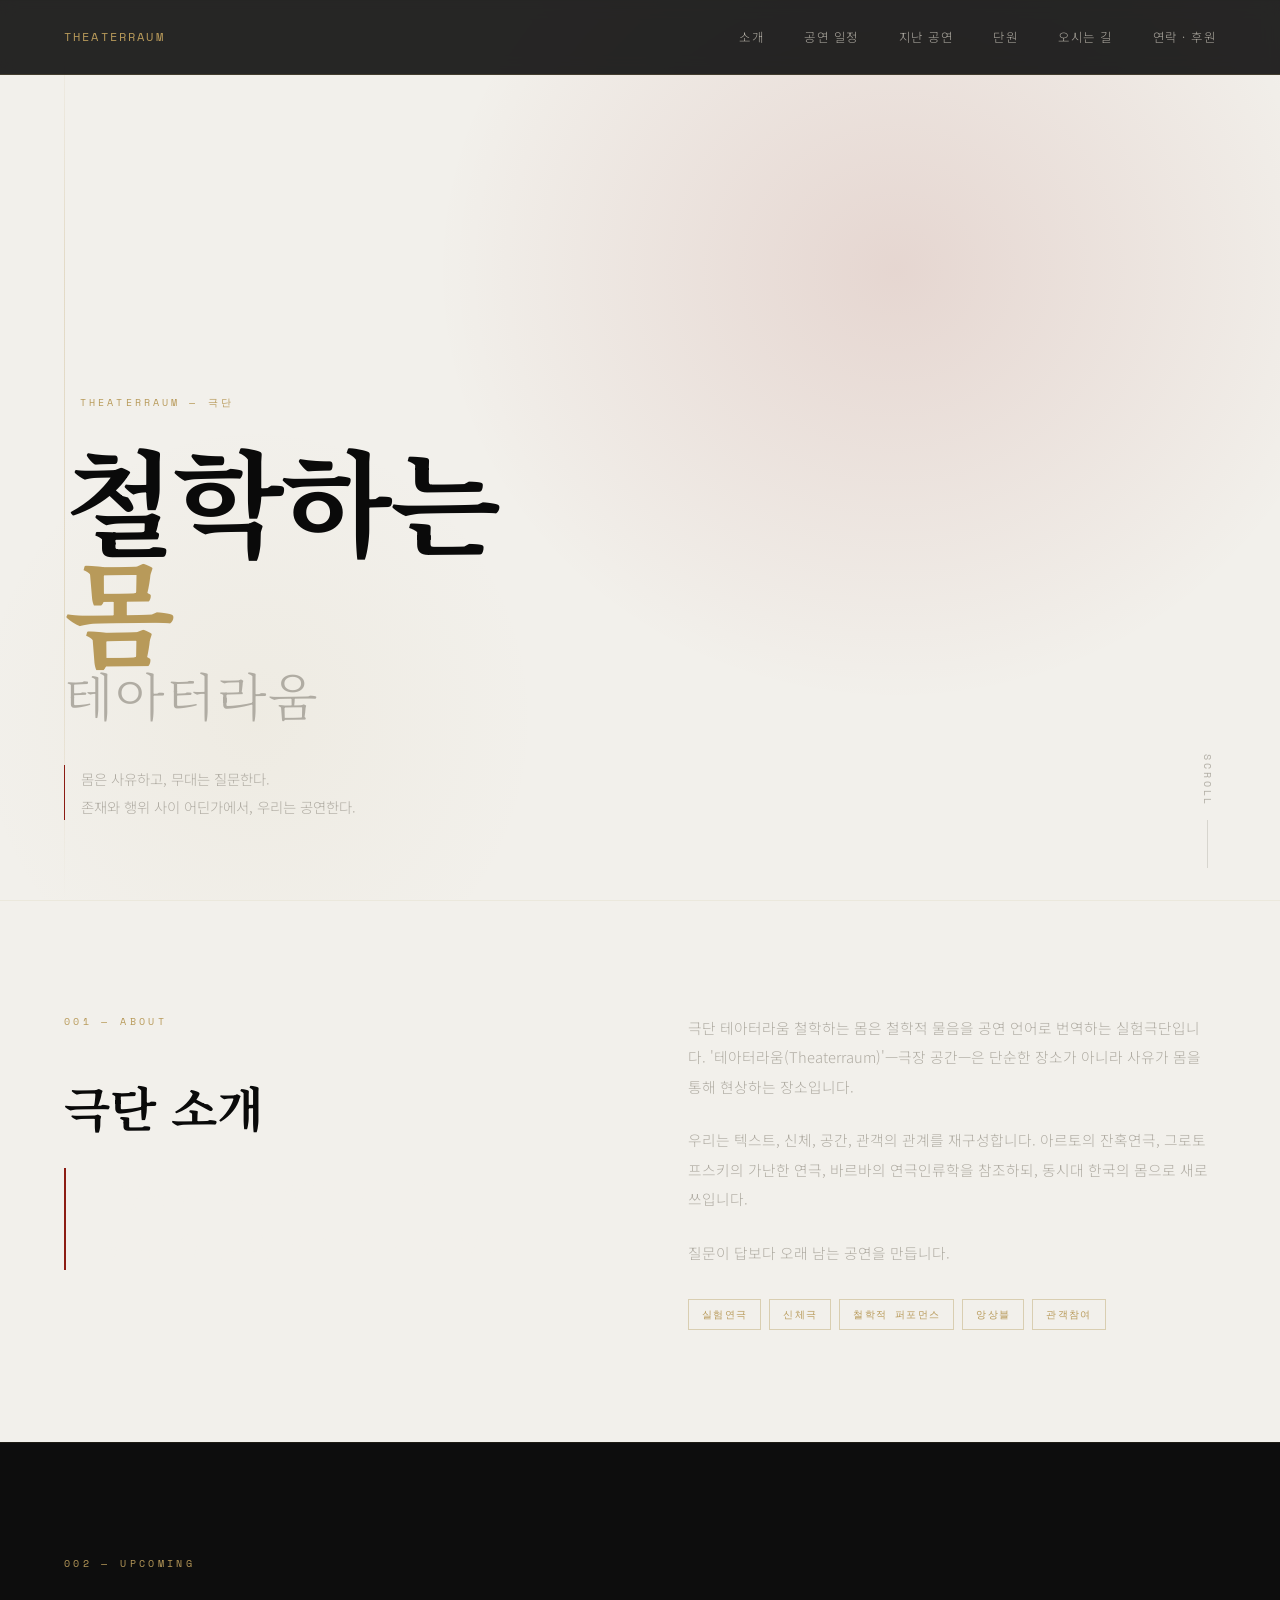
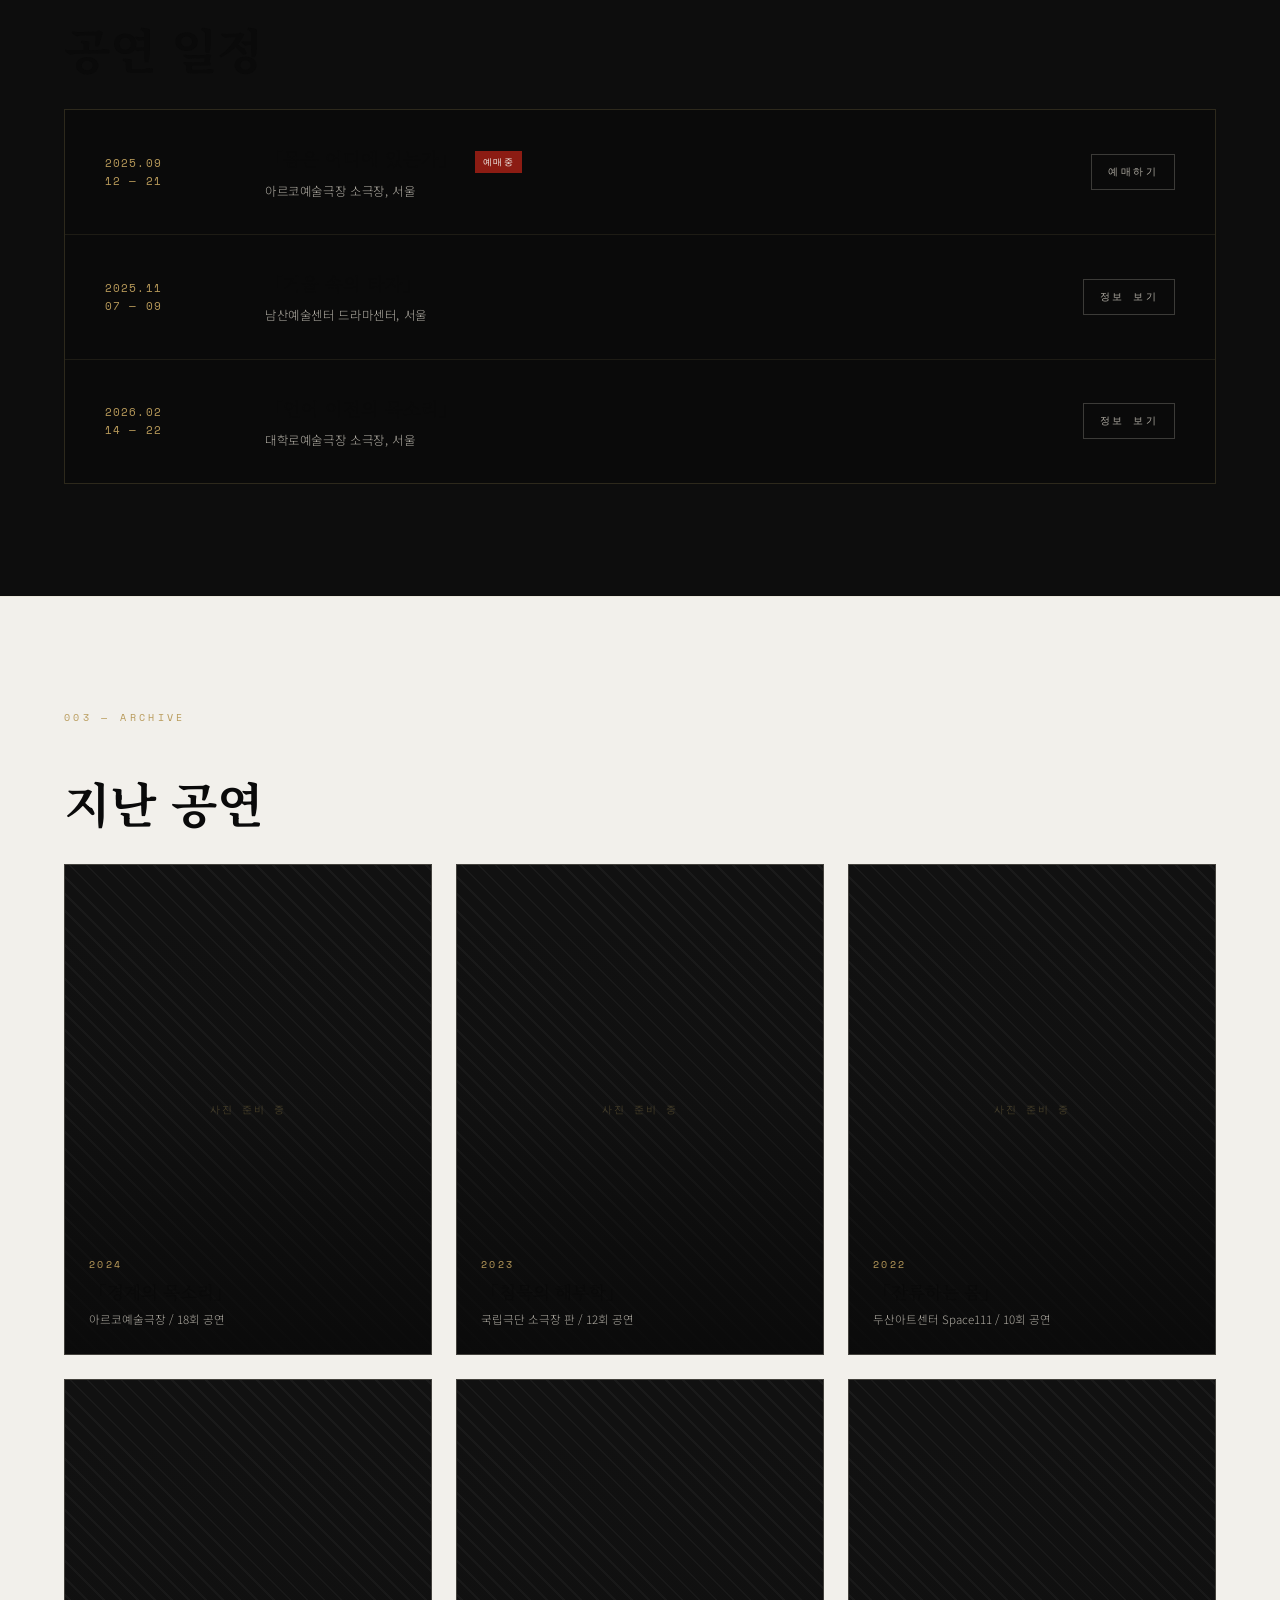
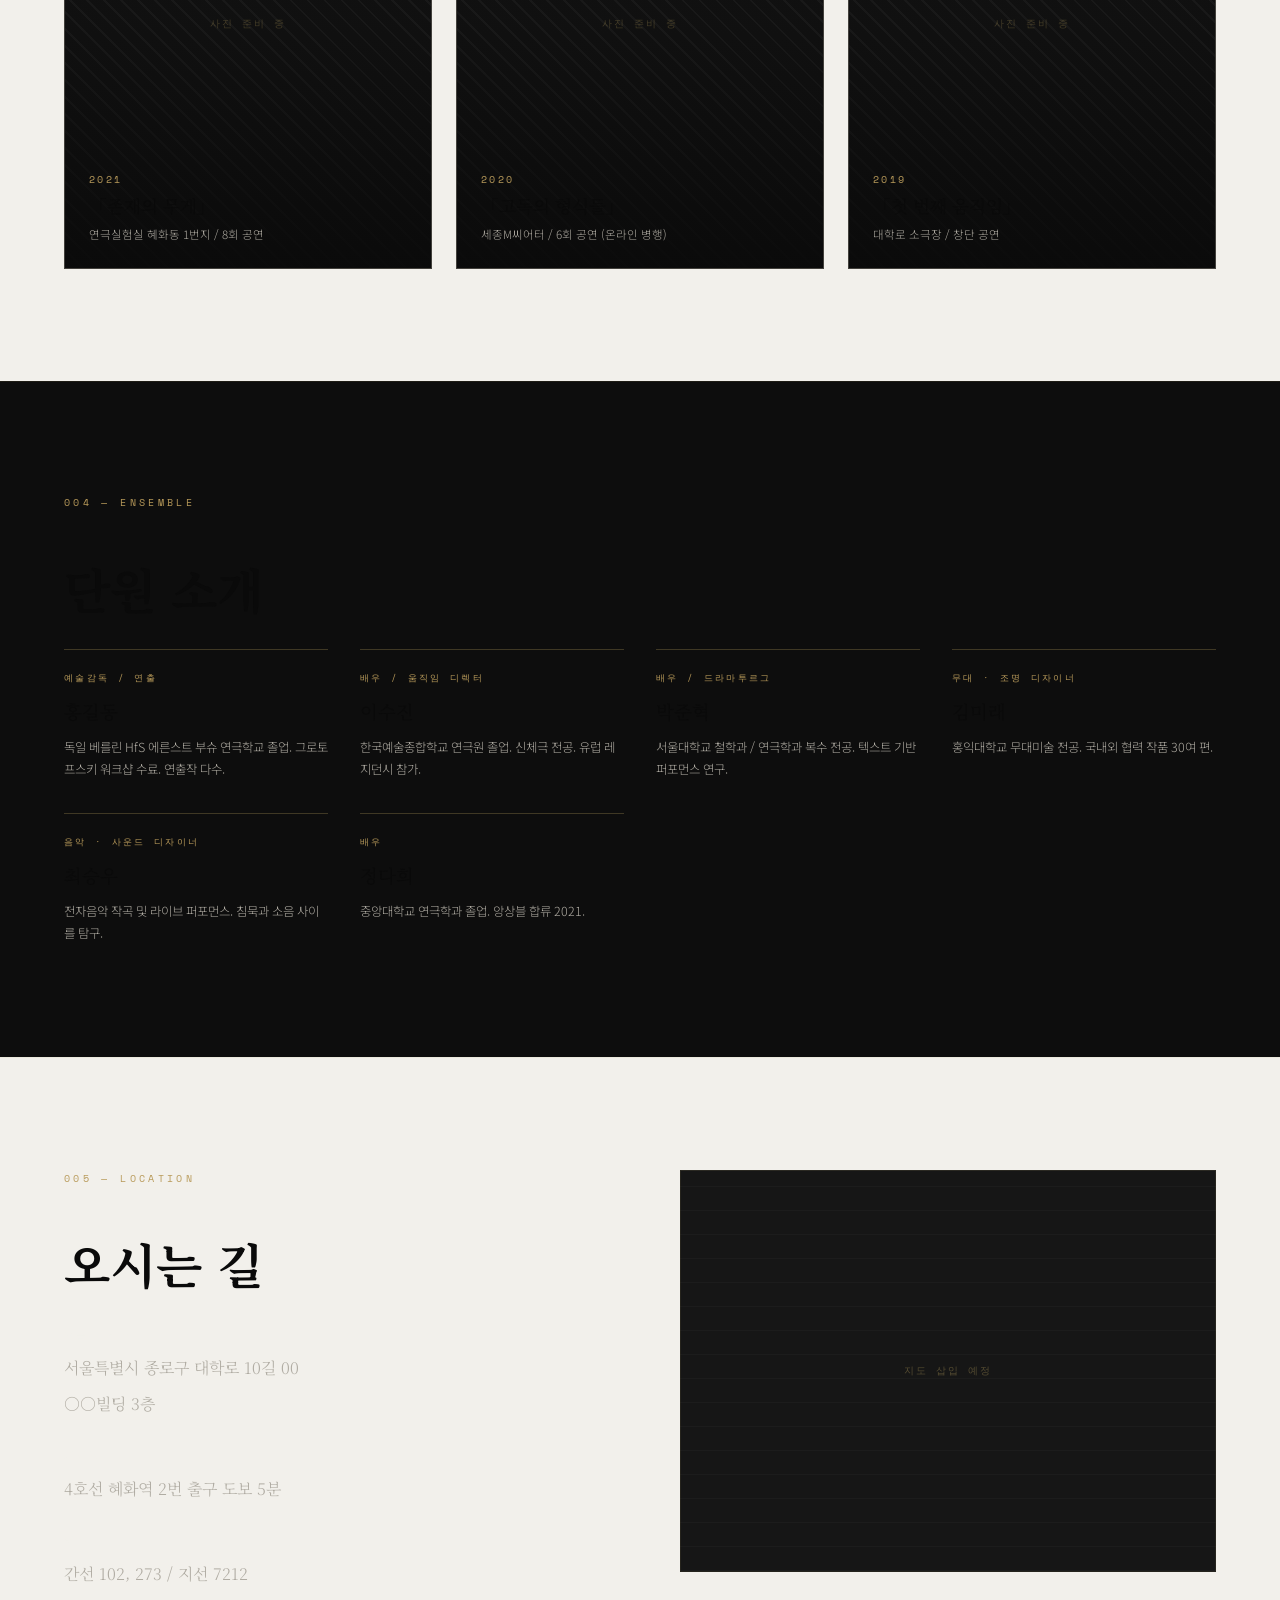
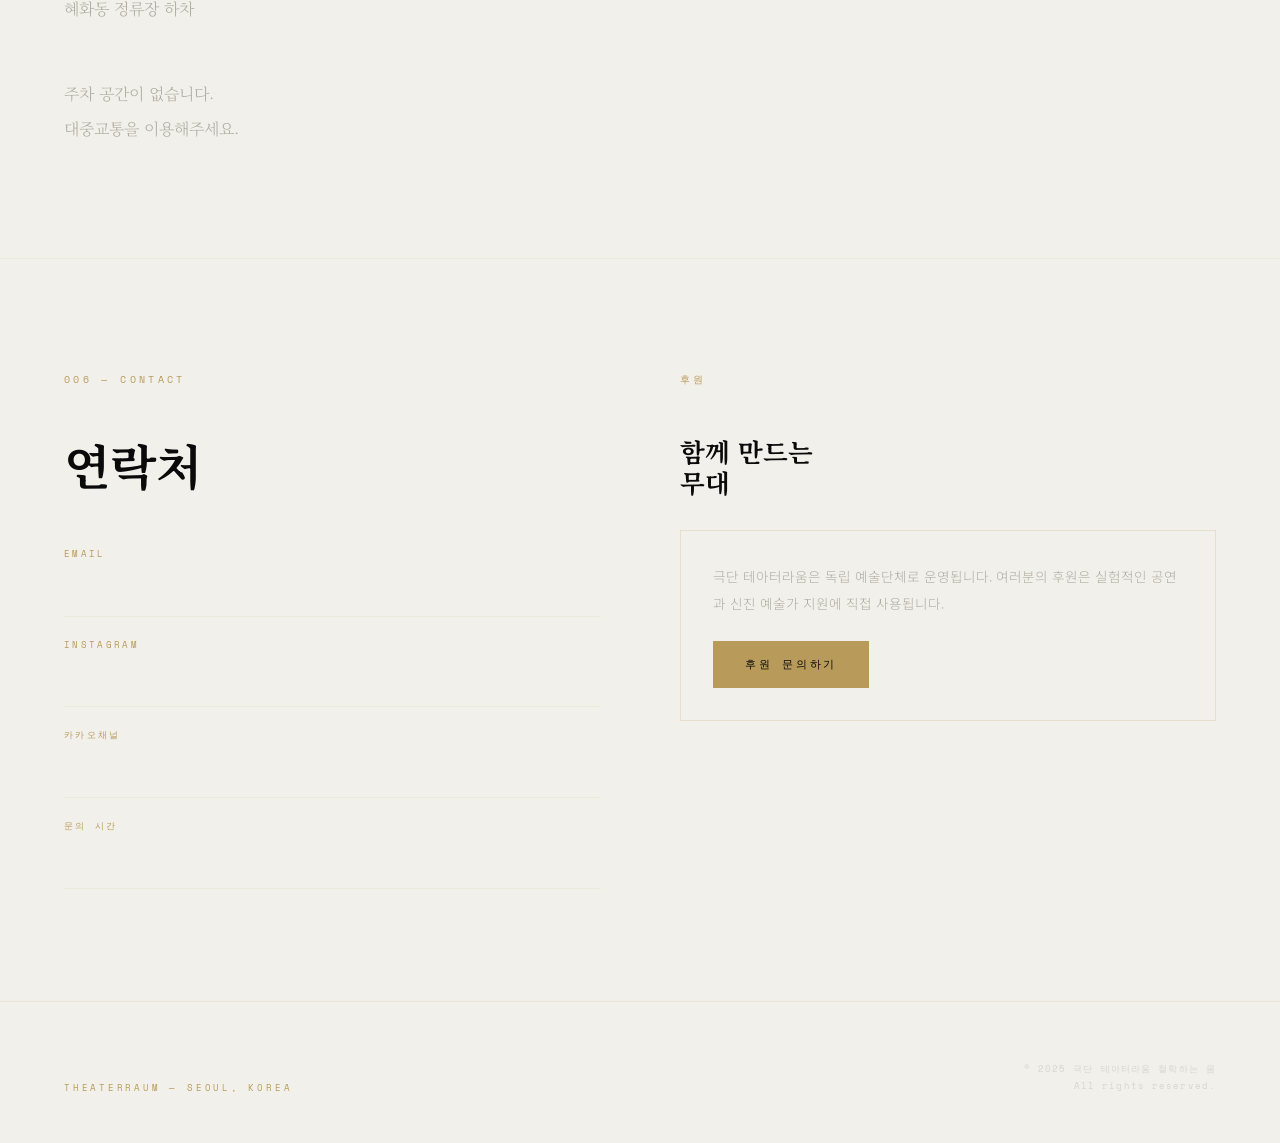
==== commit 8d2f5095: "Update index.html" ====
--- a/index.html
+++ b/index.html
@@ -31,8 +31,8 @@
   }
 
   body {
-    background-color: var(--black);
-    color: var(--white);
+    background-color: var(--white);
+    color: var(--black);
     font-family: var(--serif);
     font-weight: 300;
     line-height: 1.8;
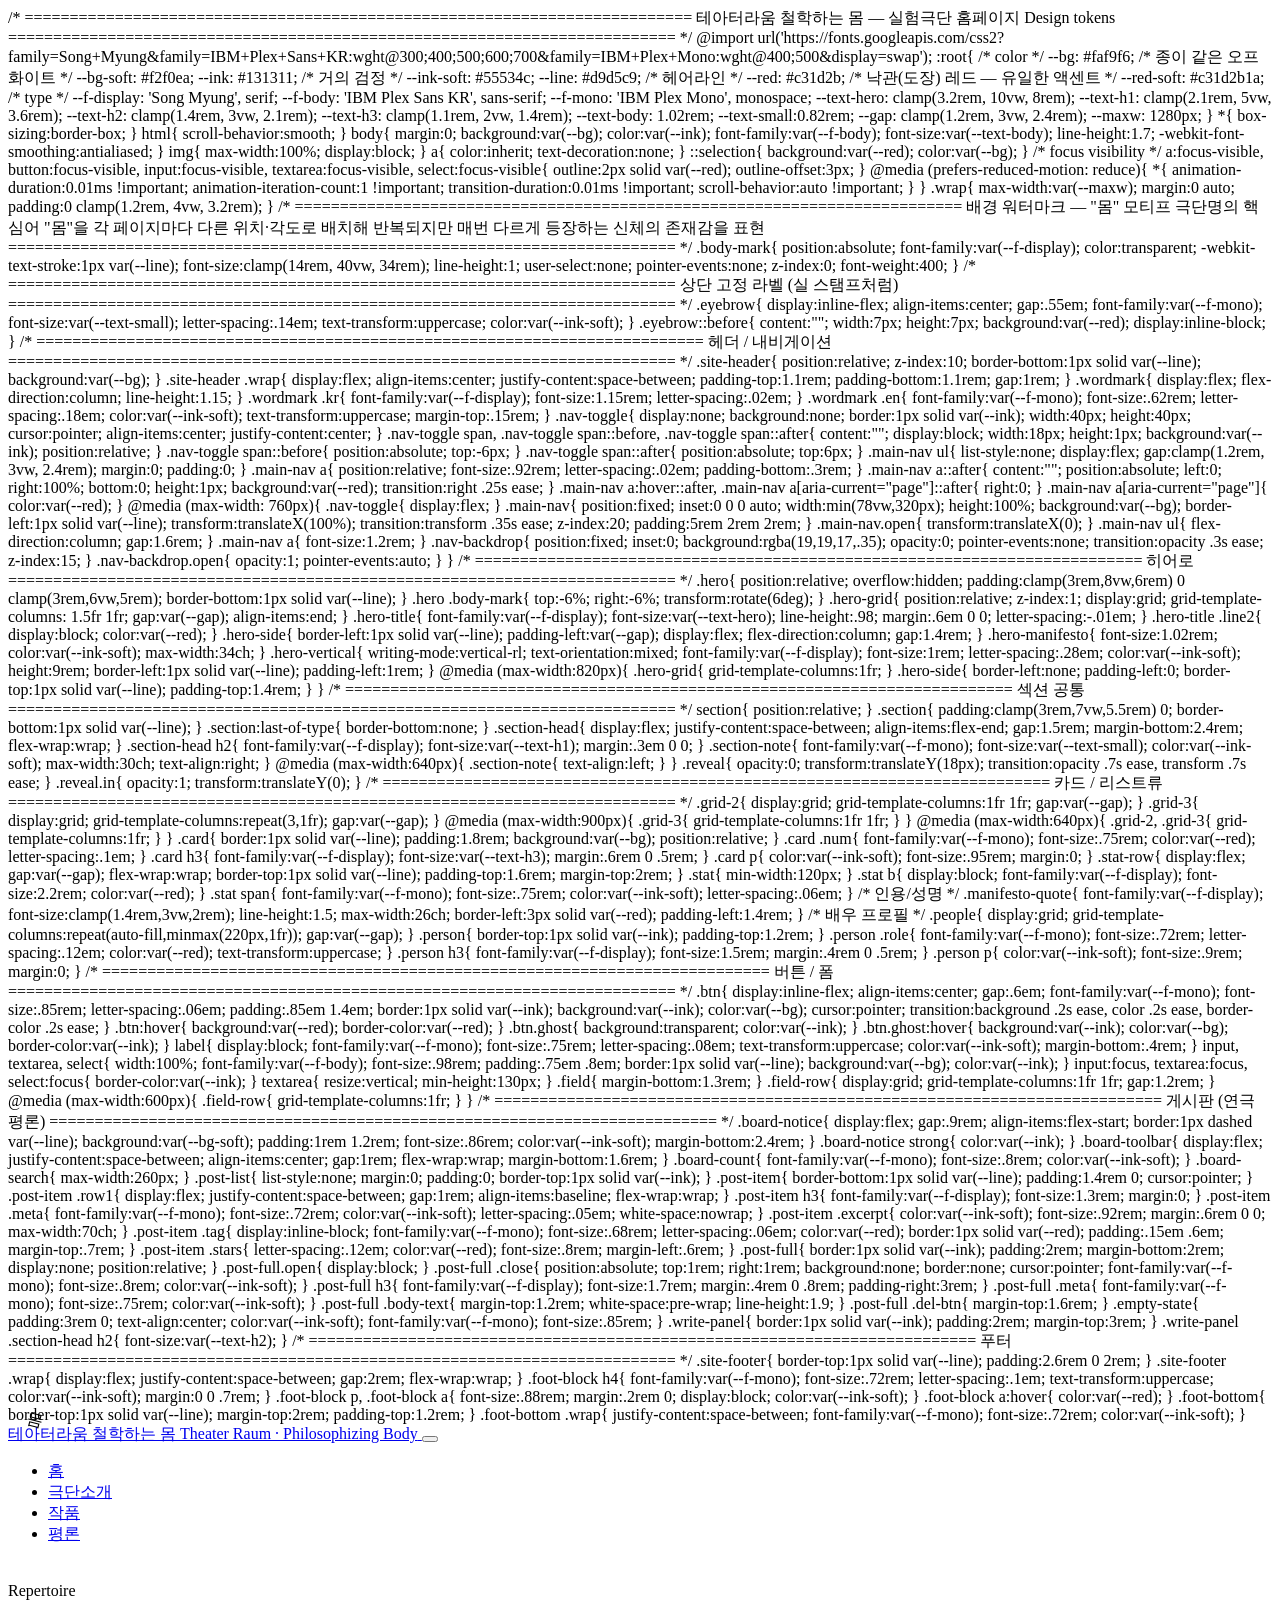
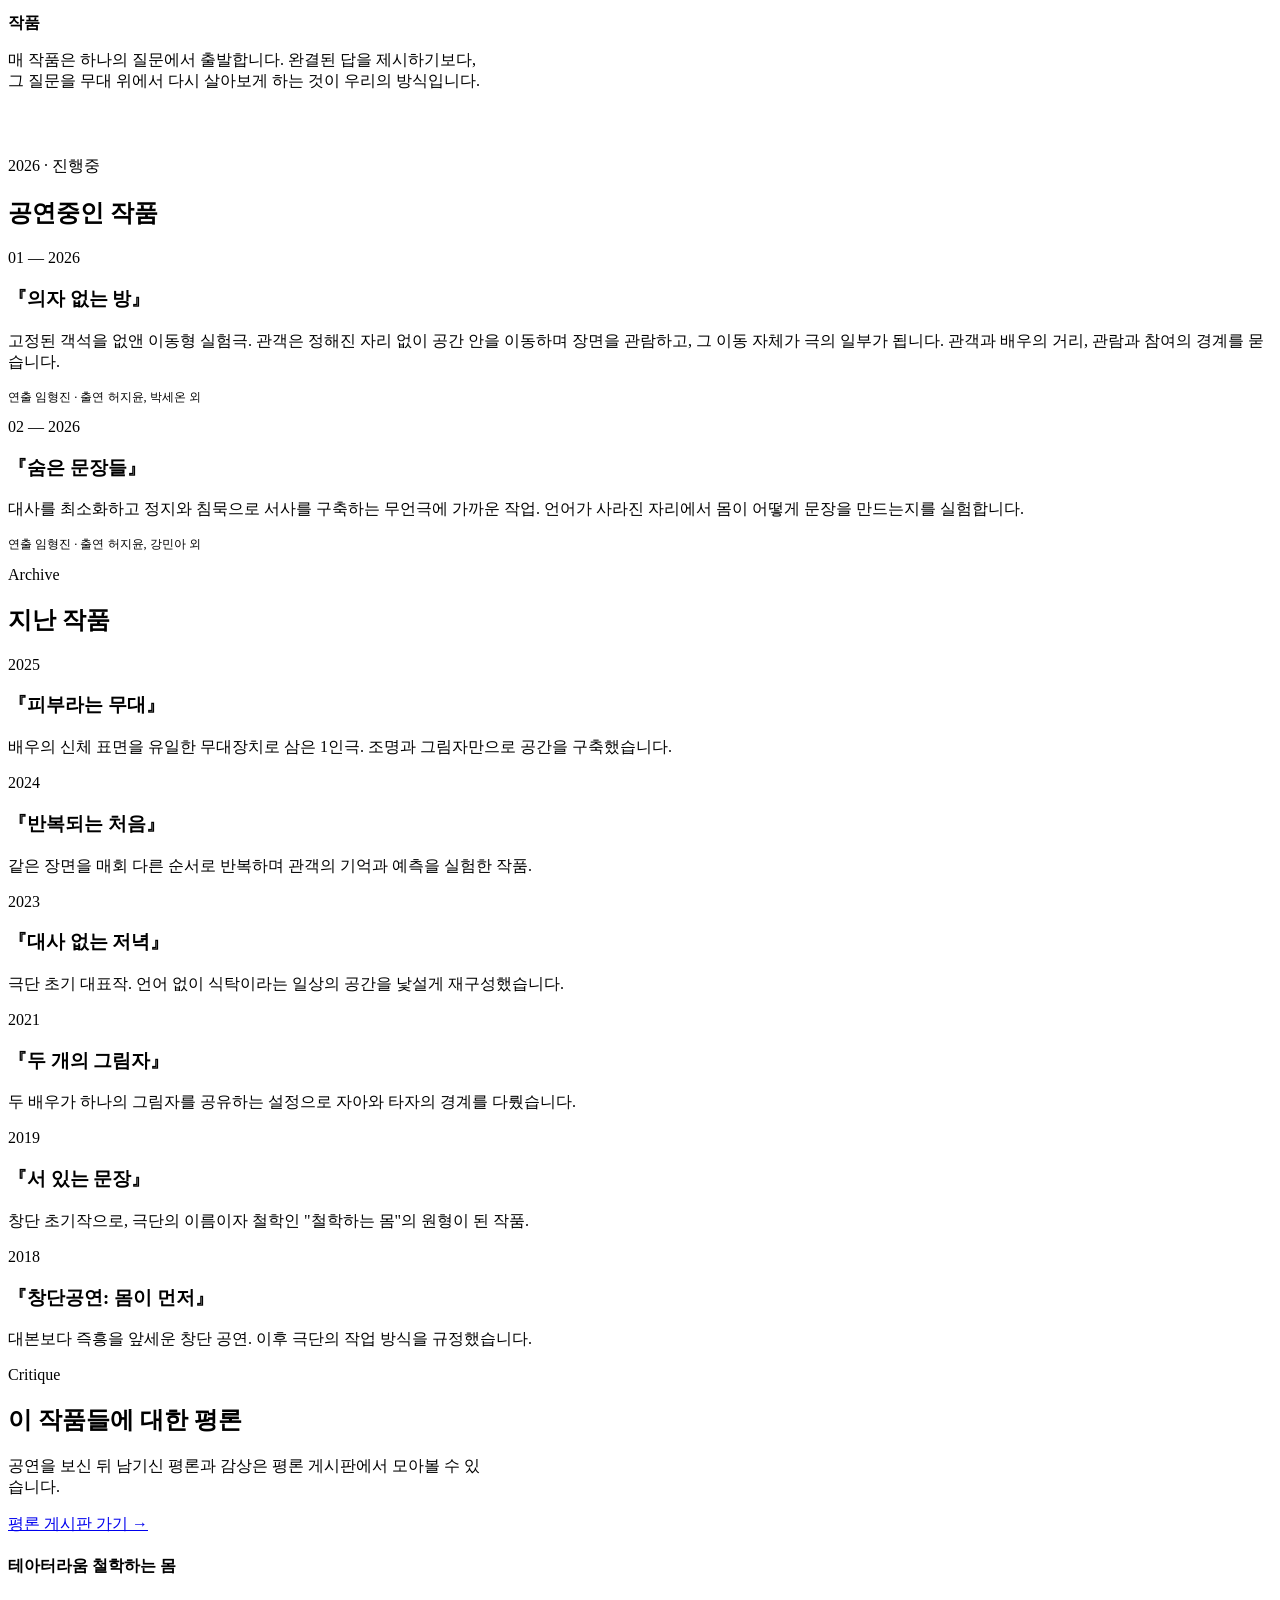
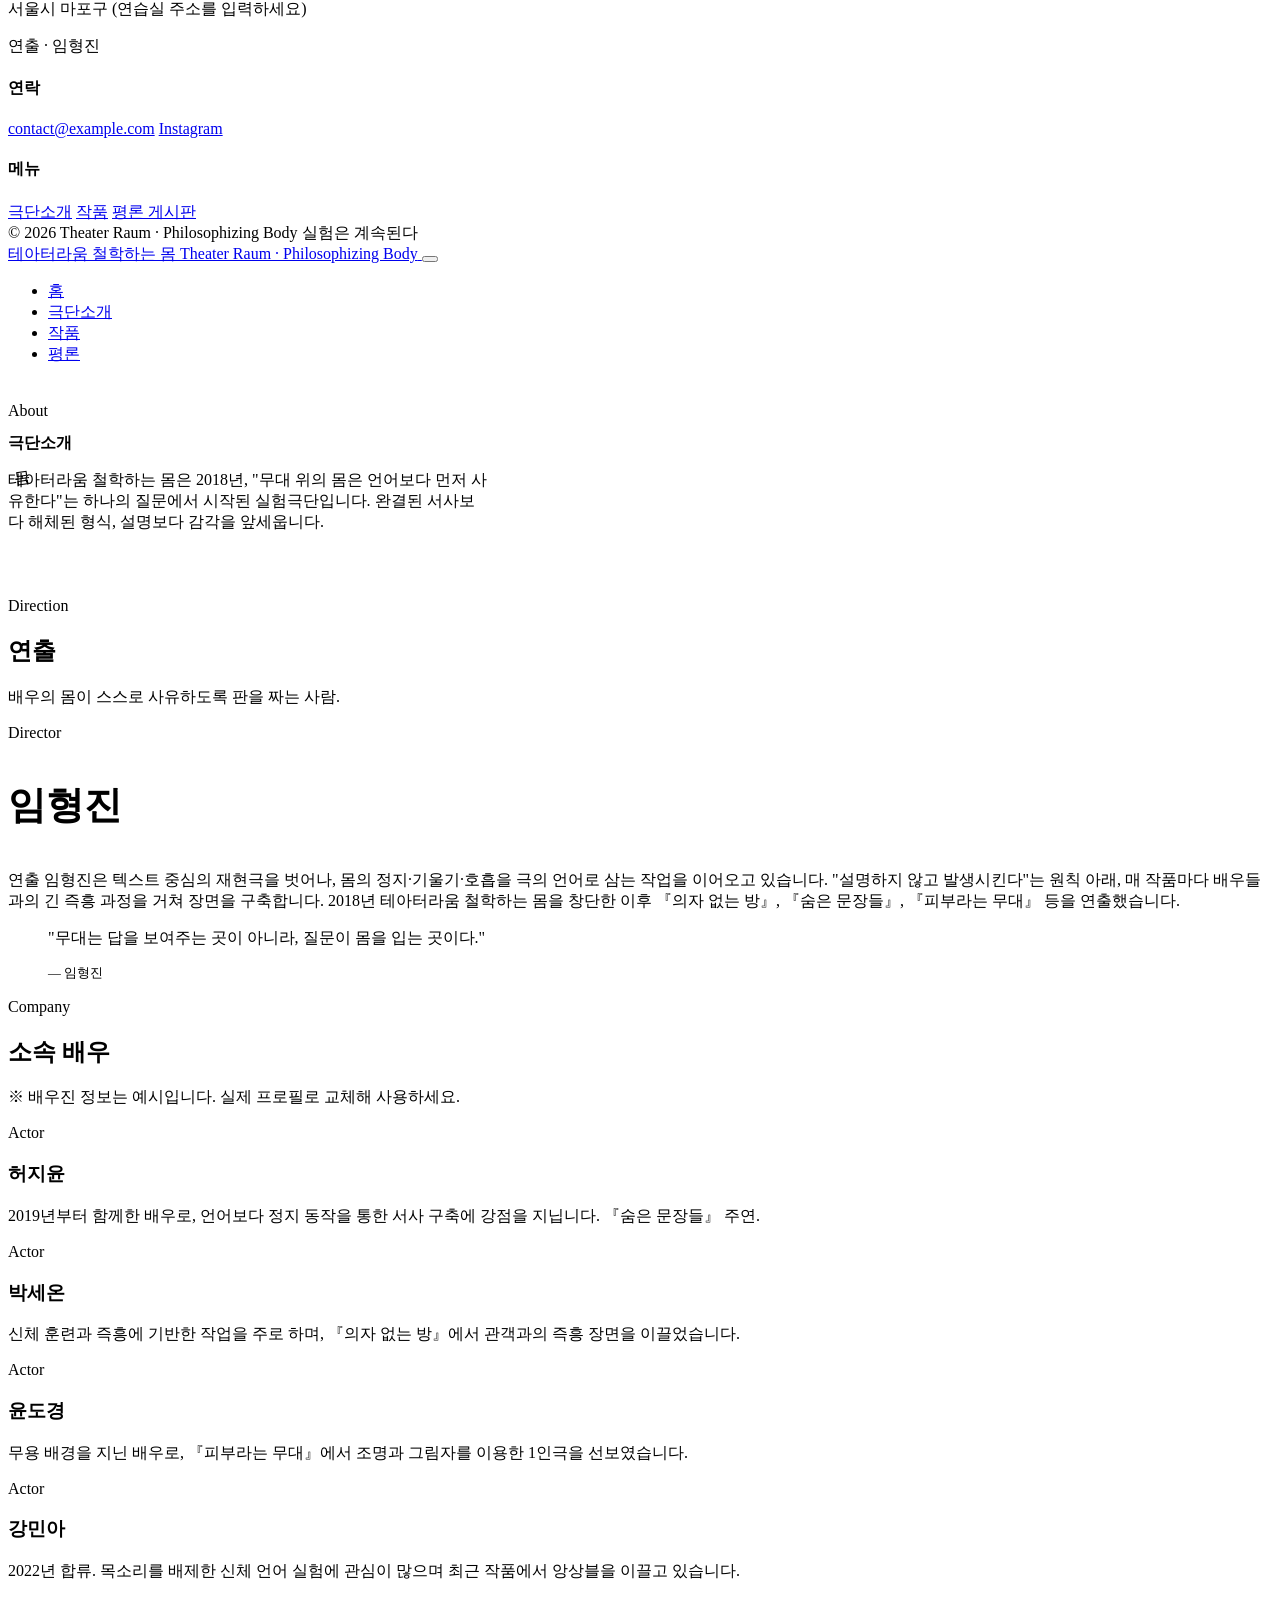
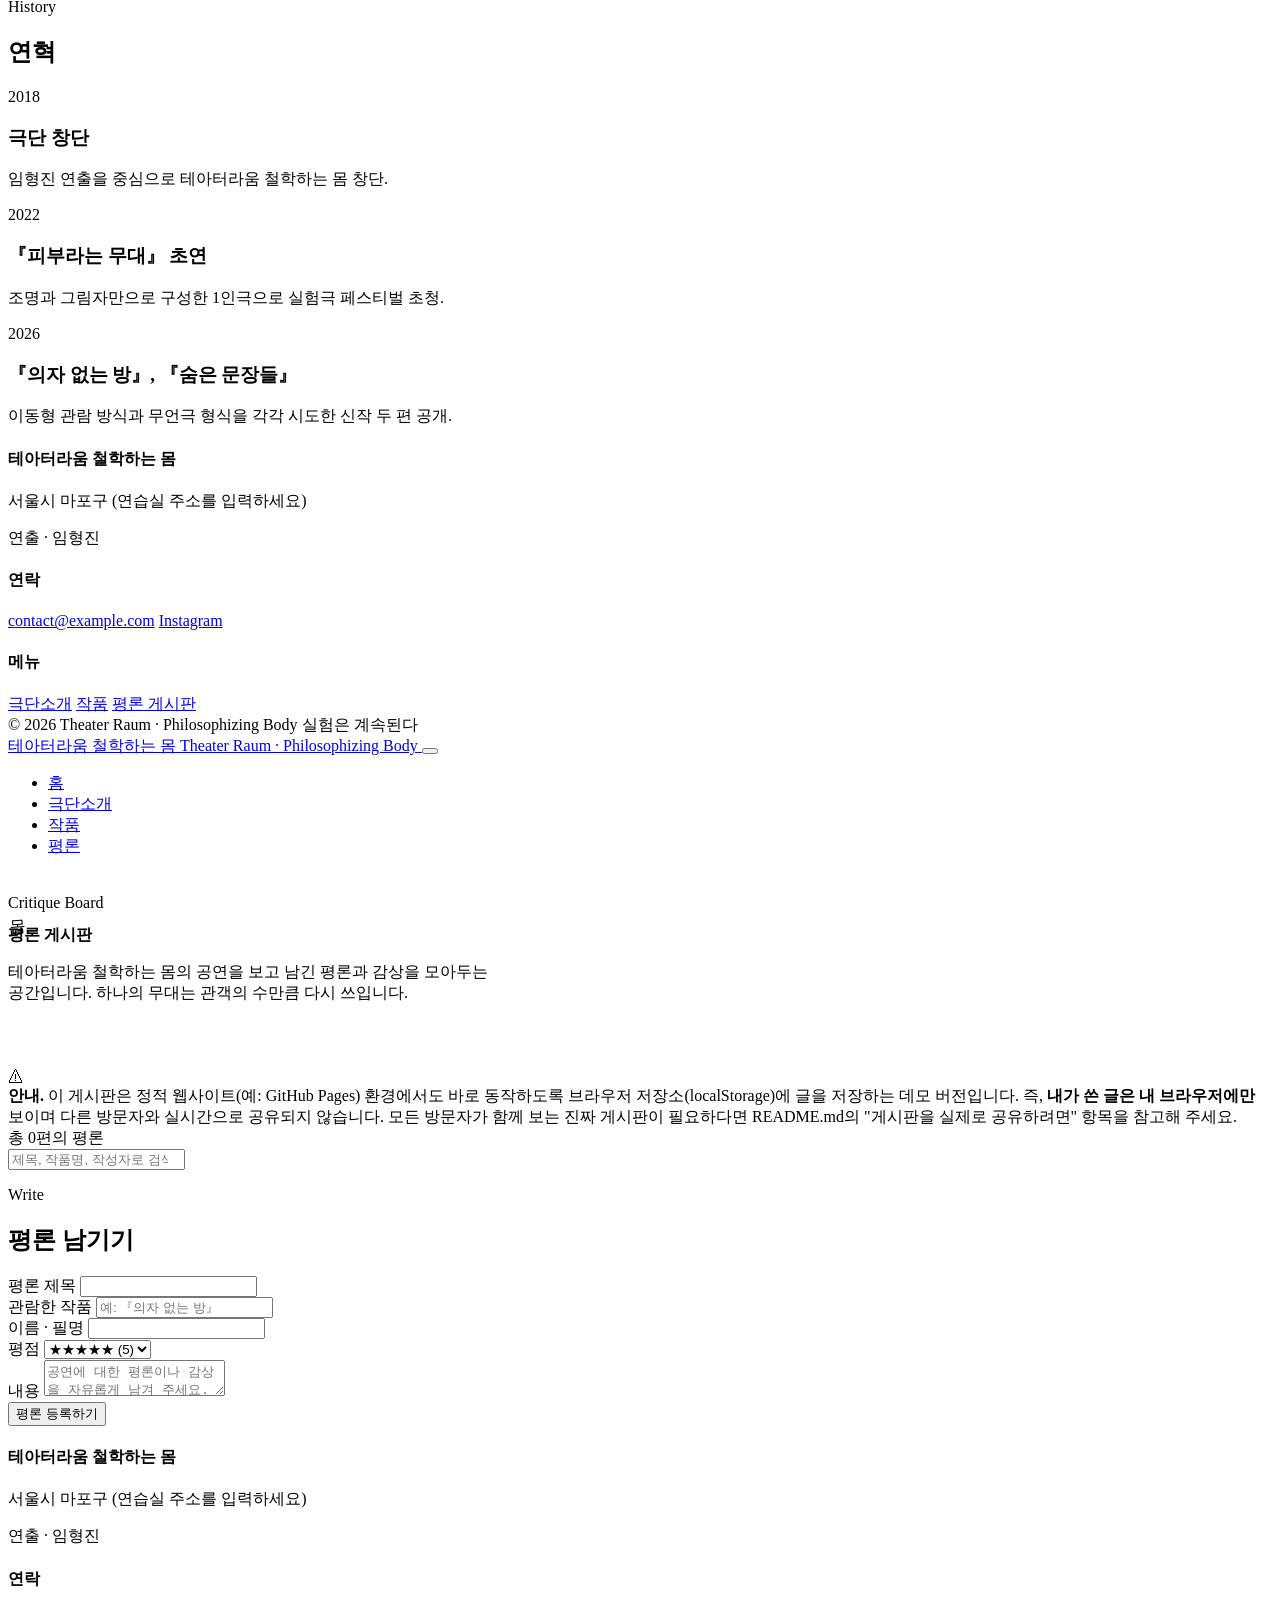
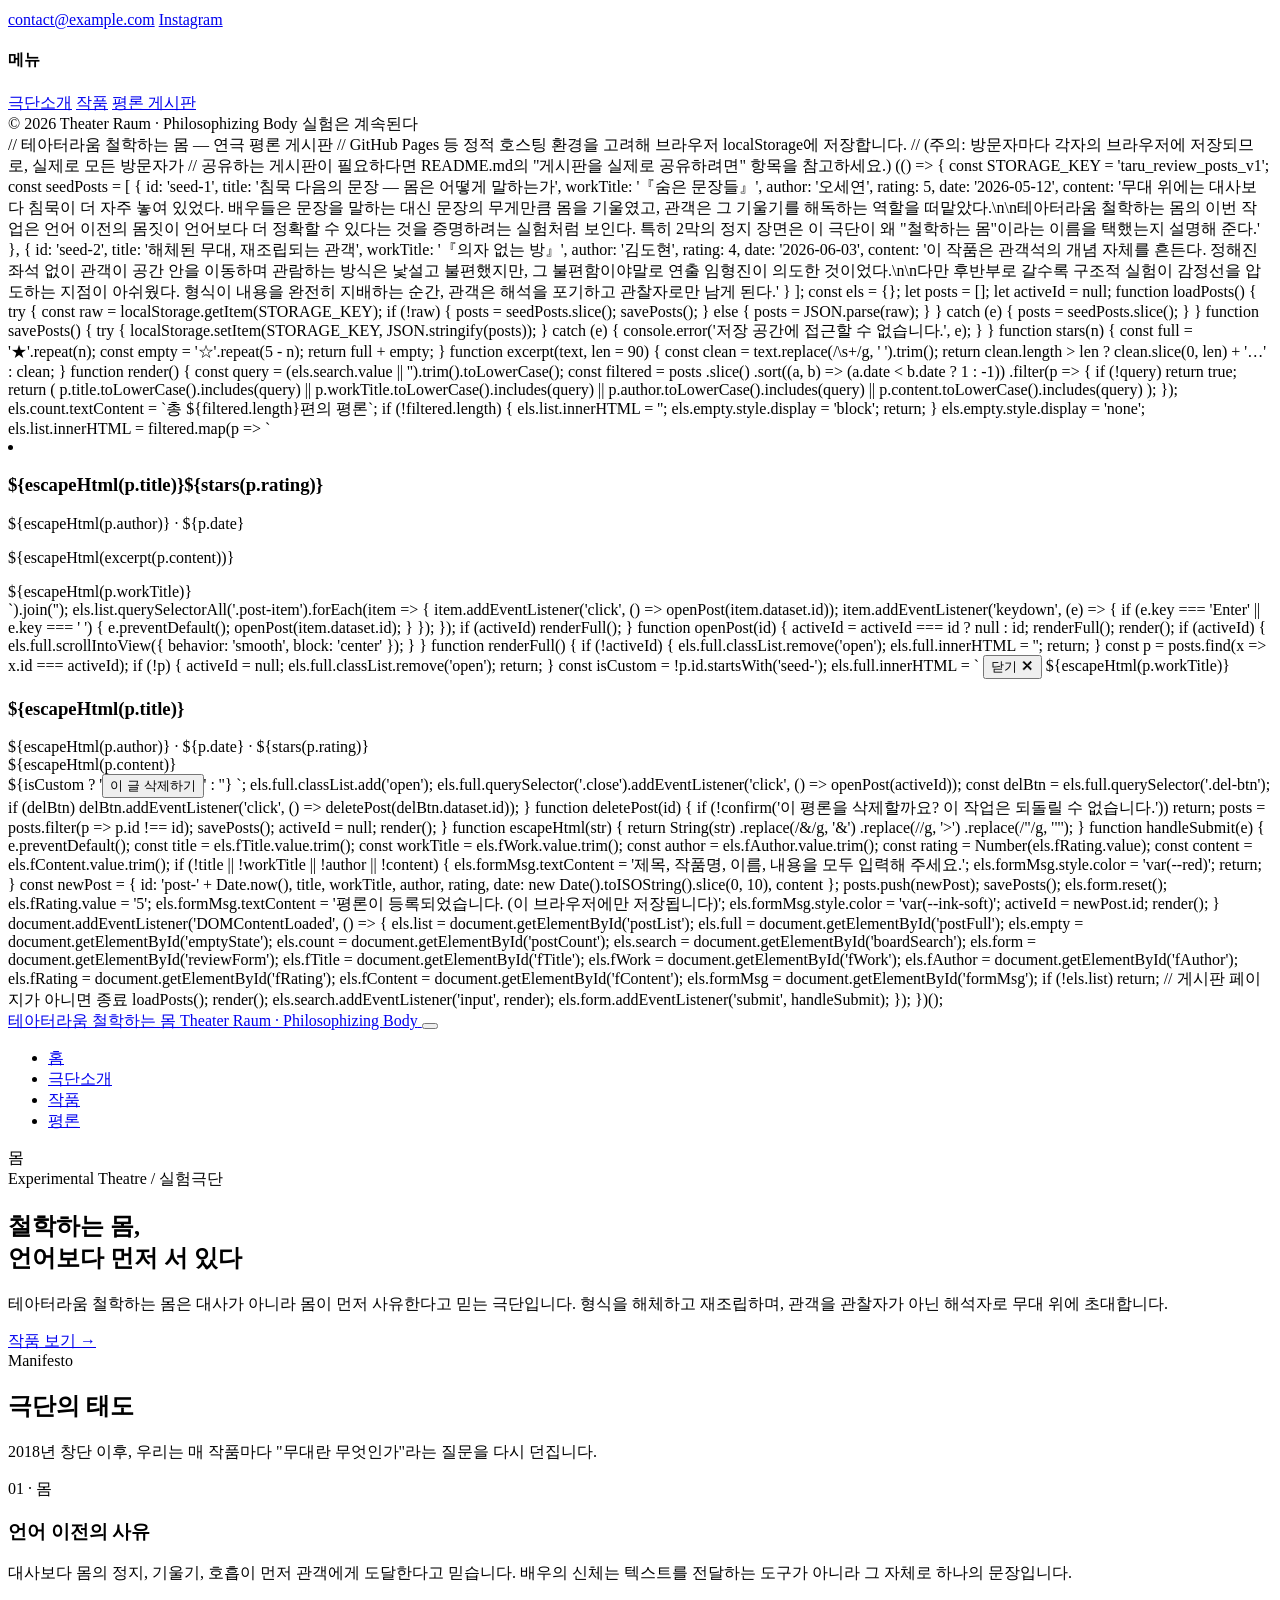
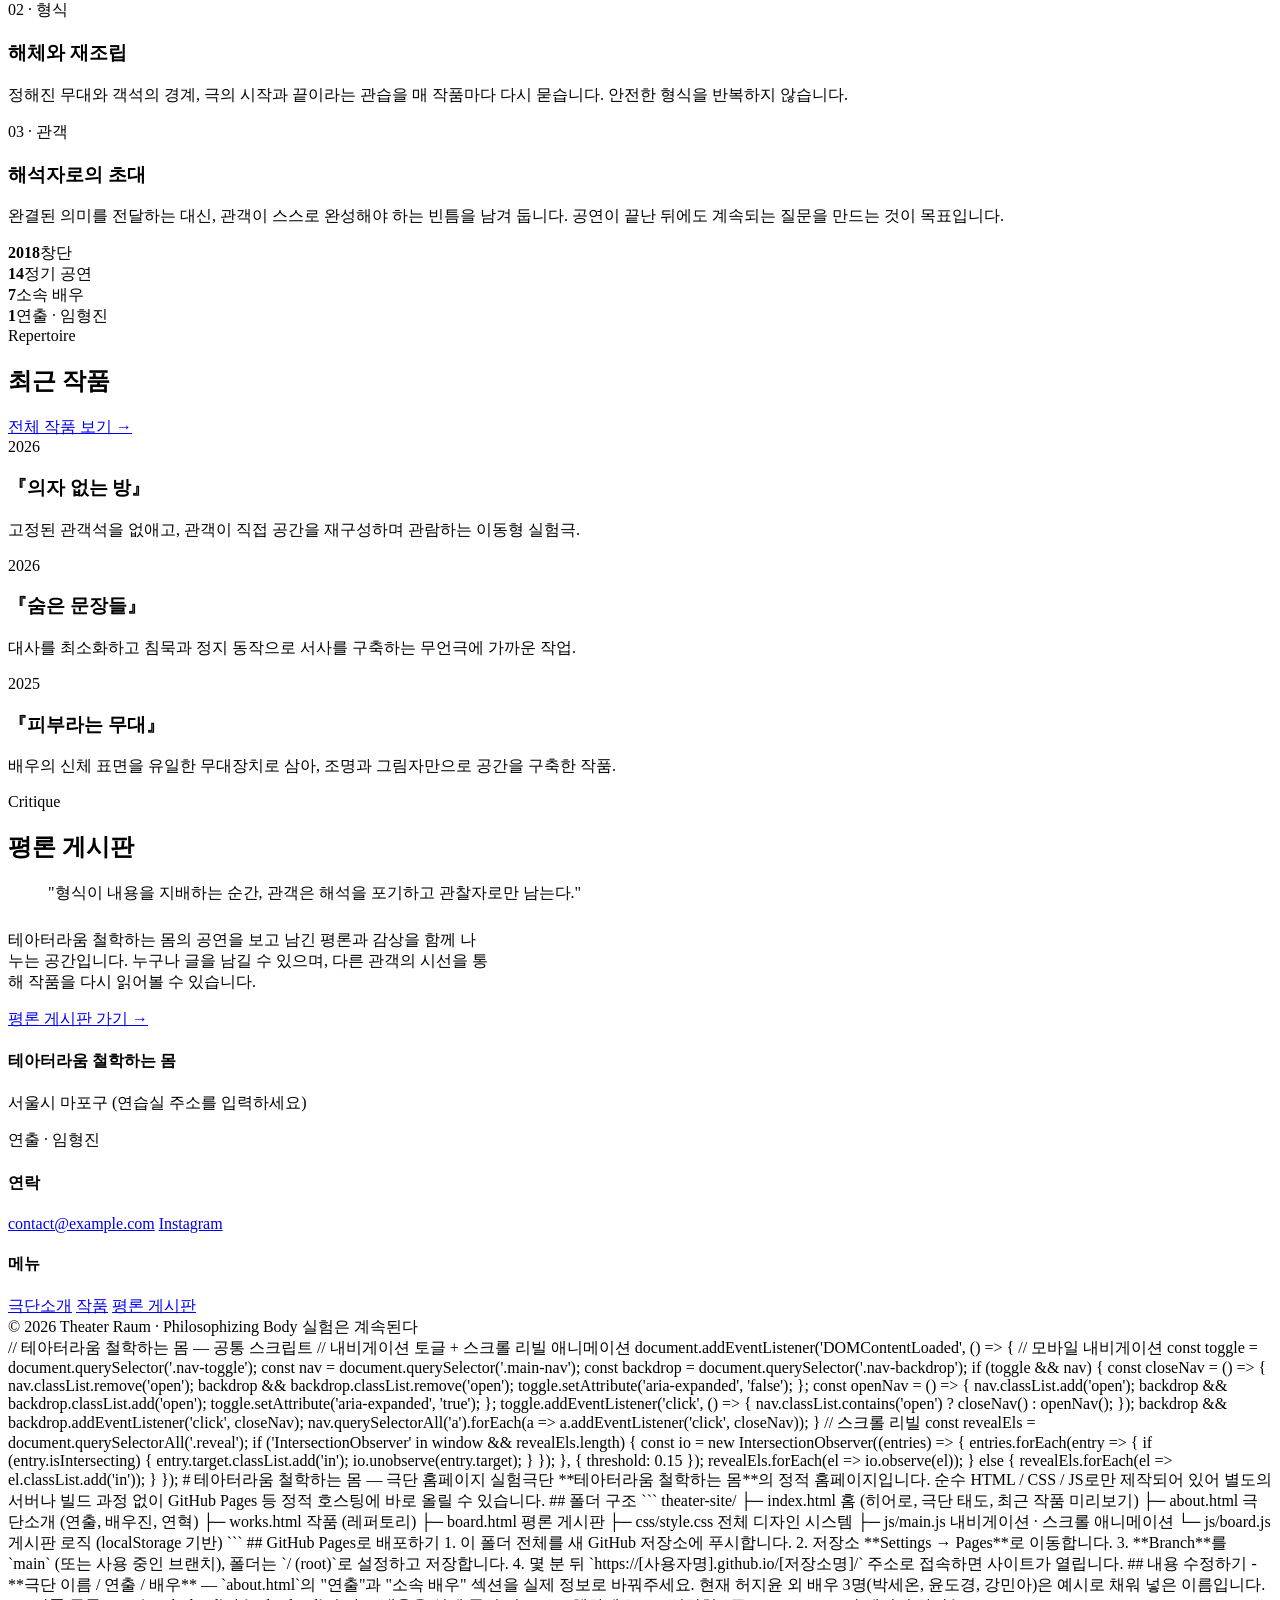
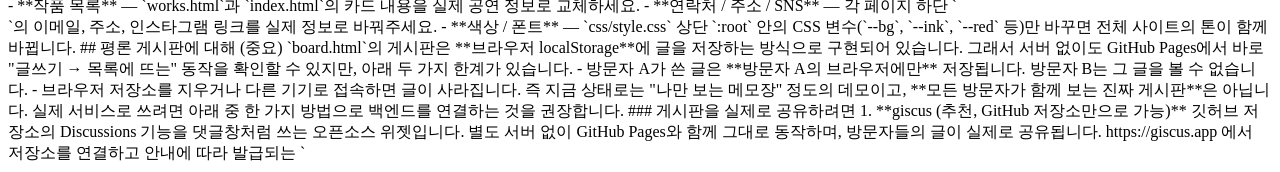
==== commit 368504fd: "Update index.html" ====
--- a/index.html
+++ b/index.html
@@ -1,1026 +1,1522 @@
+/* ==========================================================================
+   테아터라움 철학하는 몸 — 실험극단 홈페이지
+   Design tokens
+   ========================================================================== */
+
+@import url('https://fonts.googleapis.com/css2?family=Song+Myung&family=IBM+Plex+Sans+KR:wght@300;400;500;600;700&family=IBM+Plex+Mono:wght@400;500&display=swap');
+
+:root{
+  /* color */
+  --bg:        #faf9f6;   /* 종이 같은 오프화이트 */
+  --bg-soft:   #f2f0ea;
+  --ink:       #131311;   /* 거의 검정 */
+  --ink-soft:  #55534c;
+  --line:      #d9d5c9;   /* 헤어라인 */
+  --red:       #c31d2b;   /* 낙관(도장) 레드 — 유일한 액센트 */
+  --red-soft:  #c31d2b1a;
+
+  /* type */
+  --f-display: 'Song Myung', serif;
+  --f-body:    'IBM Plex Sans KR', sans-serif;
+  --f-mono:    'IBM Plex Mono', monospace;
+
+  --text-hero: clamp(3.2rem, 10vw, 8rem);
+  --text-h1:   clamp(2.1rem, 5vw, 3.6rem);
+  --text-h2:   clamp(1.4rem, 3vw, 2.1rem);
+  --text-h3:   clamp(1.1rem, 2vw, 1.4rem);
+  --text-body: 1.02rem;
+  --text-small:0.82rem;
+
+  --gap: clamp(1.2rem, 3vw, 2.4rem);
+  --maxw: 1280px;
+}
+
+*{ box-sizing:border-box; }
+html{ scroll-behavior:smooth; }
+
+body{
+  margin:0;
+  background:var(--bg);
+  color:var(--ink);
+  font-family:var(--f-body);
+  font-size:var(--text-body);
+  line-height:1.7;
+  -webkit-font-smoothing:antialiased;
+}
+
+img{ max-width:100%; display:block; }
+a{ color:inherit; text-decoration:none; }
+
+::selection{ background:var(--red); color:var(--bg); }
+
+/* focus visibility */
+a:focus-visible, button:focus-visible, input:focus-visible, textarea:focus-visible, select:focus-visible{
+  outline:2px solid var(--red);
+  outline-offset:3px;
+}
+
+@media (prefers-reduced-motion: reduce){
+  *{ animation-duration:0.01ms !important; animation-iteration-count:1 !important; transition-duration:0.01ms !important; scroll-behavior:auto !important; }
+}
+
+.wrap{
+  max-width:var(--maxw);
+  margin:0 auto;
+  padding:0 clamp(1.2rem, 4vw, 3.2rem);
+}
+
+/* ==========================================================================
+   배경 워터마크 — "몸" 모티프
+   극단명의 핵심어 "몸"을 각 페이지마다 다른 위치·각도로 배치해
+   반복되지만 매번 다르게 등장하는 신체의 존재감을 표현
+   ========================================================================== */
+.body-mark{
+  position:absolute;
+  font-family:var(--f-display);
+  color:transparent;
+  -webkit-text-stroke:1px var(--line);
+  font-size:clamp(14rem, 40vw, 34rem);
+  line-height:1;
+  user-select:none;
+  pointer-events:none;
+  z-index:0;
+  font-weight:400;
+}
+
+/* ==========================================================================
+   상단 고정 라벨 (실 스탬프처럼)
+   ========================================================================== */
+.eyebrow{
+  display:inline-flex;
+  align-items:center;
+  gap:.55em;
+  font-family:var(--f-mono);
+  font-size:var(--text-small);
+  letter-spacing:.14em;
+  text-transform:uppercase;
+  color:var(--ink-soft);
+}
+.eyebrow::before{
+  content:"";
+  width:7px; height:7px;
+  background:var(--red);
+  display:inline-block;
+}
+
+/* ==========================================================================
+   헤더 / 내비게이션
+   ========================================================================== */
+.site-header{
+  position:relative;
+  z-index:10;
+  border-bottom:1px solid var(--line);
+  background:var(--bg);
+}
+.site-header .wrap{
+  display:flex;
+  align-items:center;
+  justify-content:space-between;
+  padding-top:1.1rem;
+  padding-bottom:1.1rem;
+  gap:1rem;
+}
+.wordmark{
+  display:flex;
+  flex-direction:column;
+  line-height:1.15;
+}
+.wordmark .kr{
+  font-family:var(--f-display);
+  font-size:1.15rem;
+  letter-spacing:.02em;
+}
+.wordmark .en{
+  font-family:var(--f-mono);
+  font-size:.62rem;
+  letter-spacing:.18em;
+  color:var(--ink-soft);
+  text-transform:uppercase;
+  margin-top:.15rem;
+}
+
+.nav-toggle{
+  display:none;
+  background:none;
+  border:1px solid var(--ink);
+  width:40px; height:40px;
+  cursor:pointer;
+  align-items:center;
+  justify-content:center;
+}
+.nav-toggle span, .nav-toggle span::before, .nav-toggle span::after{
+  content:"";
+  display:block;
+  width:18px; height:1px;
+  background:var(--ink);
+  position:relative;
+}
+.nav-toggle span::before{ position:absolute; top:-6px; }
+.nav-toggle span::after{ position:absolute; top:6px; }
+
+.main-nav ul{
+  list-style:none;
+  display:flex;
+  gap:clamp(1.2rem, 3vw, 2.4rem);
+  margin:0; padding:0;
+}
+.main-nav a{
+  position:relative;
+  font-size:.92rem;
+  letter-spacing:.02em;
+  padding-bottom:.3rem;
+}
+.main-nav a::after{
+  content:"";
+  position:absolute; left:0; right:100%; bottom:0;
+  height:1px; background:var(--red);
+  transition:right .25s ease;
+}
+.main-nav a:hover::after,
+.main-nav a[aria-current="page"]::after{ right:0; }
+.main-nav a[aria-current="page"]{ color:var(--red); }
+
+@media (max-width: 760px){
+  .nav-toggle{ display:flex; }
+  .main-nav{
+    position:fixed; inset:0 0 0 auto;
+    width:min(78vw,320px);
+    height:100%;
+    background:var(--bg);
+    border-left:1px solid var(--line);
+    transform:translateX(100%);
+    transition:transform .35s ease;
+    z-index:20;
+    padding:5rem 2rem 2rem;
+  }
+  .main-nav.open{ transform:translateX(0); }
+  .main-nav ul{ flex-direction:column; gap:1.6rem; }
+  .main-nav a{ font-size:1.2rem; }
+  .nav-backdrop{
+    position:fixed; inset:0; background:rgba(19,19,17,.35);
+    opacity:0; pointer-events:none; transition:opacity .3s ease; z-index:15;
+  }
+  .nav-backdrop.open{ opacity:1; pointer-events:auto; }
+}
+
+/* ==========================================================================
+   히어로
+   ========================================================================== */
+.hero{
+  position:relative;
+  overflow:hidden;
+  padding:clamp(3rem,8vw,6rem) 0 clamp(3rem,6vw,5rem);
+  border-bottom:1px solid var(--line);
+}
+.hero .body-mark{ top:-6%; right:-6%; transform:rotate(6deg); }
+
+.hero-grid{
+  position:relative;
+  z-index:1;
+  display:grid;
+  grid-template-columns: 1.5fr 1fr;
+  gap:var(--gap);
+  align-items:end;
+}
+.hero-title{
+  font-family:var(--f-display);
+  font-size:var(--text-hero);
+  line-height:.98;
+  margin:.6em 0 0;
+  letter-spacing:-.01em;
+}
+.hero-title .line2{ display:block; color:var(--red); }
+
+.hero-side{
+  border-left:1px solid var(--line);
+  padding-left:var(--gap);
+  display:flex;
+  flex-direction:column;
+  gap:1.4rem;
+}
+.hero-manifesto{
+  font-size:1.02rem;
+  color:var(--ink-soft);
+  max-width:34ch;
+}
+.hero-vertical{
+  writing-mode:vertical-rl;
+  text-orientation:mixed;
+  font-family:var(--f-display);
+  font-size:1rem;
+  letter-spacing:.28em;
+  color:var(--ink-soft);
+  height:9rem;
+  border-left:1px solid var(--line);
+  padding-left:1rem;
+}
+
+@media (max-width:820px){
+  .hero-grid{ grid-template-columns:1fr; }
+  .hero-side{ border-left:none; padding-left:0; border-top:1px solid var(--line); padding-top:1.4rem; }
+}
+
+/* ==========================================================================
+   섹션 공통
+   ========================================================================== */
+section{ position:relative; }
+.section{
+  padding:clamp(3rem,7vw,5.5rem) 0;
+  border-bottom:1px solid var(--line);
+}
+.section:last-of-type{ border-bottom:none; }
+.section-head{
+  display:flex;
+  justify-content:space-between;
+  align-items:flex-end;
+  gap:1.5rem;
+  margin-bottom:2.4rem;
+  flex-wrap:wrap;
+}
+.section-head h2{
+  font-family:var(--f-display);
+  font-size:var(--text-h1);
+  margin:.3em 0 0;
+}
+.section-note{
+  font-family:var(--f-mono);
+  font-size:var(--text-small);
+  color:var(--ink-soft);
+  max-width:30ch;
+  text-align:right;
+}
+@media (max-width:640px){ .section-note{ text-align:left; } }
+
+.reveal{
+  opacity:0;
+  transform:translateY(18px);
+  transition:opacity .7s ease, transform .7s ease;
+}
+.reveal.in{ opacity:1; transform:translateY(0); }
+
+/* ==========================================================================
+   카드 / 리스트류
+   ========================================================================== */
+.grid-2{ display:grid; grid-template-columns:1fr 1fr; gap:var(--gap); }
+.grid-3{ display:grid; grid-template-columns:repeat(3,1fr); gap:var(--gap); }
+@media (max-width:900px){ .grid-3{ grid-template-columns:1fr 1fr; } }
+@media (max-width:640px){ .grid-2, .grid-3{ grid-template-columns:1fr; } }
+
+.card{
+  border:1px solid var(--line);
+  padding:1.8rem;
+  background:var(--bg);
+  position:relative;
+}
+.card .num{
+  font-family:var(--f-mono);
+  font-size:.75rem;
+  color:var(--red);
+  letter-spacing:.1em;
+}
+.card h3{
+  font-family:var(--f-display);
+  font-size:var(--text-h3);
+  margin:.6rem 0 .5rem;
+}
+.card p{ color:var(--ink-soft); font-size:.95rem; margin:0; }
+
+.stat-row{
+  display:flex;
+  gap:var(--gap);
+  flex-wrap:wrap;
+  border-top:1px solid var(--line);
+  padding-top:1.6rem;
+  margin-top:2rem;
+}
+.stat{ min-width:120px; }
+.stat b{
+  display:block;
+  font-family:var(--f-display);
+  font-size:2.2rem;
+  color:var(--red);
+}
+.stat span{
+  font-family:var(--f-mono);
+  font-size:.75rem;
+  color:var(--ink-soft);
+  letter-spacing:.06em;
+}
+
+/* 인용/성명 */
+.manifesto-quote{
+  font-family:var(--f-display);
+  font-size:clamp(1.4rem,3vw,2rem);
+  line-height:1.5;
+  max-width:26ch;
+  border-left:3px solid var(--red);
+  padding-left:1.4rem;
+}
+
+/* 배우 프로필 */
+.people{
+  display:grid;
+  grid-template-columns:repeat(auto-fill,minmax(220px,1fr));
+  gap:var(--gap);
+}
+.person{
+  border-top:1px solid var(--ink);
+  padding-top:1.2rem;
+}
+.person .role{
+  font-family:var(--f-mono);
+  font-size:.72rem;
+  letter-spacing:.12em;
+  color:var(--red);
+  text-transform:uppercase;
+}
+.person h3{
+  font-family:var(--f-display);
+  font-size:1.5rem;
+  margin:.4rem 0 .5rem;
+}
+.person p{ color:var(--ink-soft); font-size:.9rem; margin:0; }
+
+/* ==========================================================================
+   버튼 / 폼
+   ========================================================================== */
+.btn{
+  display:inline-flex;
+  align-items:center;
+  gap:.6em;
+  font-family:var(--f-mono);
+  font-size:.85rem;
+  letter-spacing:.06em;
+  padding:.85em 1.4em;
+  border:1px solid var(--ink);
+  background:var(--ink);
+  color:var(--bg);
+  cursor:pointer;
+  transition:background .2s ease, color .2s ease, border-color .2s ease;
+}
+.btn:hover{ background:var(--red); border-color:var(--red); }
+.btn.ghost{ background:transparent; color:var(--ink); }
+.btn.ghost:hover{ background:var(--ink); color:var(--bg); border-color:var(--ink); }
+
+label{
+  display:block;
+  font-family:var(--f-mono);
+  font-size:.75rem;
+  letter-spacing:.08em;
+  text-transform:uppercase;
+  color:var(--ink-soft);
+  margin-bottom:.4rem;
+}
+input, textarea, select{
+  width:100%;
+  font-family:var(--f-body);
+  font-size:.98rem;
+  padding:.75em .8em;
+  border:1px solid var(--line);
+  background:var(--bg);
+  color:var(--ink);
+}
+input:focus, textarea:focus, select:focus{ border-color:var(--ink); }
+textarea{ resize:vertical; min-height:130px; }
+.field{ margin-bottom:1.3rem; }
+.field-row{ display:grid; grid-template-columns:1fr 1fr; gap:1.2rem; }
+@media (max-width:600px){ .field-row{ grid-template-columns:1fr; } }
+
+/* ==========================================================================
+   게시판 (연극 평론)
+   ========================================================================== */
+.board-notice{
+  display:flex;
+  gap:.9rem;
+  align-items:flex-start;
+  border:1px dashed var(--line);
+  background:var(--bg-soft);
+  padding:1rem 1.2rem;
+  font-size:.86rem;
+  color:var(--ink-soft);
+  margin-bottom:2.4rem;
+}
+.board-notice strong{ color:var(--ink); }
+
+.board-toolbar{
+  display:flex;
+  justify-content:space-between;
+  align-items:center;
+  gap:1rem;
+  flex-wrap:wrap;
+  margin-bottom:1.6rem;
+}
+.board-count{
+  font-family:var(--f-mono);
+  font-size:.8rem;
+  color:var(--ink-soft);
+}
+.board-search{ max-width:260px; }
+
+.post-list{ list-style:none; margin:0; padding:0; border-top:1px solid var(--ink); }
+.post-item{
+  border-bottom:1px solid var(--line);
+  padding:1.4rem 0;
+  cursor:pointer;
+}
+.post-item .row1{
+  display:flex;
+  justify-content:space-between;
+  gap:1rem;
+  align-items:baseline;
+  flex-wrap:wrap;
+}
+.post-item h3{
+  font-family:var(--f-display);
+  font-size:1.3rem;
+  margin:0;
+}
+.post-item .meta{
+  font-family:var(--f-mono);
+  font-size:.72rem;
+  color:var(--ink-soft);
+  letter-spacing:.05em;
+  white-space:nowrap;
+}
+.post-item .excerpt{
+  color:var(--ink-soft);
+  font-size:.92rem;
+  margin:.6rem 0 0;
+  max-width:70ch;
+}
+.post-item .tag{
+  display:inline-block;
+  font-family:var(--f-mono);
+  font-size:.68rem;
+  letter-spacing:.06em;
+  color:var(--red);
+  border:1px solid var(--red);
+  padding:.15em .6em;
+  margin-top:.7rem;
+}
+.post-item .stars{ letter-spacing:.12em; color:var(--red); font-size:.8rem; margin-left:.6rem; }
+
+.post-full{
+  border:1px solid var(--ink);
+  padding:2rem;
+  margin-bottom:2rem;
+  display:none;
+  position:relative;
+}
+.post-full.open{ display:block; }
+.post-full .close{
+  position:absolute; top:1rem; right:1rem;
+  background:none; border:none; cursor:pointer;
+  font-family:var(--f-mono); font-size:.8rem; color:var(--ink-soft);
+}
+.post-full h3{ font-family:var(--f-display); font-size:1.7rem; margin:.4rem 0 .8rem; padding-right:3rem; }
+.post-full .meta{ font-family:var(--f-mono); font-size:.75rem; color:var(--ink-soft); }
+.post-full .body-text{ margin-top:1.2rem; white-space:pre-wrap; line-height:1.9; }
+.post-full .del-btn{ margin-top:1.6rem; }
+
+.empty-state{
+  padding:3rem 0;
+  text-align:center;
+  color:var(--ink-soft);
+  font-family:var(--f-mono);
+  font-size:.85rem;
+}
+
+.write-panel{
+  border:1px solid var(--ink);
+  padding:2rem;
+  margin-top:3rem;
+}
+.write-panel .section-head h2{ font-size:var(--text-h2); }
+
+/* ==========================================================================
+   푸터
+   ========================================================================== */
+.site-footer{
+  border-top:1px solid var(--line);
+  padding:2.6rem 0 2rem;
+}
+.site-footer .wrap{
+  display:flex;
+  justify-content:space-between;
+  gap:2rem;
+  flex-wrap:wrap;
+}
+.foot-block h4{
+  font-family:var(--f-mono);
+  font-size:.72rem;
+  letter-spacing:.1em;
+  text-transform:uppercase;
+  color:var(--ink-soft);
+  margin:0 0 .7rem;
+}
+.foot-block p, .foot-block a{ font-size:.88rem; margin:.2rem 0; display:block; color:var(--ink-soft); }
+.foot-block a:hover{ color:var(--red); }
+.foot-bottom{
+  border-top:1px solid var(--line);
+  margin-top:2rem;
+  padding-top:1.2rem;
+}
+.foot-bottom .wrap{
+  justify-content:space-between;
+  font-family:var(--f-mono);
+  font-size:.72rem;
+  color:var(--ink-soft);
+}
+
 <!DOCTYPE html>
 <html lang="ko">
 <head>
 <meta charset="UTF-8">
 <meta name="viewport" content="width=device-width, initial-scale=1.0">
-<title>테아터라움 철학하는 몸</title>
-<link rel="preconnect" href="https://fonts.googleapis.com">
-<link rel="preconnect" href="https://fonts.gstatic.com" crossorigin>
-<link href="https://fonts.googleapis.com/css2?family=Noto+Serif+KR:wght@300;400;700&family=Noto+Sans+KR:wght@300;400&family=Space+Mono:wght@400;700&display=swap" rel="stylesheet">
-<style>
-  :root {
-    --white: #f2f0eb;
-    --black: #0a0a0a;
-    --gold: #b89a5a;
-    --red: #8c1c13;
-    --gray: #3a3a3a;
-    --light-gray: #b0aca3;
-    --serif: 'Noto Serif KR', serif;
-    --mono: 'Space Mono', monospace;
-    --sans: 'Noto Sans KR', sans-serif;
-  }
-
-  * {
-    margin: 0;
-    padding: 0;
-    box-sizing: border-box;
-  }
-
-  html {
-    scroll-behavior: smooth;
-  }
-
-  body {
-    background-color: var(--white);
-    color: var(--black);
-    font-family: var(--serif);
-    font-weight: 300;
-    line-height: 1.8;
-    overflow-x: hidden;
-  }
-
-  /* ── 내비게이션 ── */
-  nav {
-    position: fixed;
-    top: 0;
-    left: 0;
-    right: 0;
-    z-index: 100;
-    display: flex;
-    justify-content: space-between;
-    align-items: center;
-    padding: 1.4rem 4rem;
-    border-bottom: 0.5px solid rgba(178,156,90,0.2);
-    background: rgba(10,10,10,0.88);
-    backdrop-filter: blur(8px);
-  }
-
-  .nav-logo {
-    font-family: var(--mono);
-    font-size: 0.75rem;
-    letter-spacing: 0.18em;
-    color: var(--gold);
-    text-transform: uppercase;
-    text-decoration: none;
-  }
-
-  .nav-links {
-    display: flex;
-    gap: 2.5rem;
-    list-style: none;
-  }
-
-  .nav-links a {
-    font-family: var(--sans);
-    font-size: 0.78rem;
-    font-weight: 300;
-    letter-spacing: 0.12em;
-    color: var(--light-gray);
-    text-decoration: none;
-    transition: color 0.3s;
-  }
-
-  .nav-links a:hover {
-    color: var(--gold);
-  }
-
-  /* ── 히어로 ── */
-  #hero {
-    height: 100vh;
-    display: flex;
-    flex-direction: column;
-    justify-content: flex-end;
-    padding: 0 4rem 5rem;
-    position: relative;
-    overflow: hidden;
-  }
-
-  .hero-bg {
-    position: absolute;
-    inset: 0;
-    background:
-      radial-gradient(ellipse 60% 80% at 70% 30%, rgba(140,28,19,0.12) 0%, transparent 60%),
-      radial-gradient(ellipse 40% 60% at 20% 80%, rgba(178,156,90,0.06) 0%, transparent 55%);
-  }
-
-  .hero-rule {
-    position: absolute;
-    top: 0;
-    left: 4rem;
-    bottom: 0;
-    width: 0.5px;
-    background: linear-gradient(to bottom, transparent 0%, var(--gold) 30%, var(--gold) 70%, transparent 100%);
-    opacity: 0.25;
-  }
-
-  .hero-index {
-    font-family: var(--mono);
-    font-size: 0.65rem;
-    letter-spacing: 0.3em;
-    color: var(--gold);
-    margin-bottom: 2rem;
-    padding-left: 1rem;
-  }
-
-  .hero-title {
-    font-family: var(--serif);
-    font-size: clamp(3.2rem, 9vw, 8rem);
-    font-weight: 700;
-    line-height: 0.95;
-    letter-spacing: -0.02em;
-    margin-bottom: 0.4rem;
-    position: relative;
-  }
-
-  .hero-title .sub {
-    display: block;
-    font-size: clamp(1.6rem, 4vw, 3.5rem);
-    font-weight: 300;
-    color: var(--light-gray);
-    letter-spacing: 0.04em;
-    margin-top: 0.5rem;
-  }
-
-  .hero-title .accent {
-    color: var(--gold);
-  }
-
-  .hero-desc {
-    font-family: var(--sans);
-    font-size: 0.9rem;
-    font-weight: 300;
-    color: var(--light-gray);
-    max-width: 34rem;
-    margin-top: 2.5rem;
-    line-height: 1.9;
-    padding-left: 1rem;
-    border-left: 1.5px solid var(--red);
-  }
-
-  .hero-scroll {
-    position: absolute;
-    bottom: 2rem;
-    right: 4rem;
-    font-family: var(--mono);
-    font-size: 0.6rem;
-    letter-spacing: 0.3em;
-    color: var(--light-gray);
-    writing-mode: vertical-rl;
-    display: flex;
-    align-items: center;
-    gap: 0.8rem;
-  }
-
-  .hero-scroll::after {
-    content: '';
-    display: block;
-    width: 0.5px;
-    height: 3rem;
-    background: var(--light-gray);
-    opacity: 0.4;
-  }
-
-  /* ── 공통 섹션 ── */
-  section {
-    padding: 7rem 4rem;
-    border-top: 0.5px solid rgba(178,156,90,0.1);
-  }
-
-  .section-eyebrow {
-    font-family: var(--mono);
-    font-size: 0.6rem;
-    letter-spacing: 0.35em;
-    color: var(--gold);
-    text-transform: uppercase;
-    margin-bottom: 3rem;
-  }
-
-  .section-title {
-    font-family: var(--serif);
-    font-size: clamp(1.8rem, 4vw, 3rem);
-    font-weight: 700;
-    line-height: 1.2;
-    margin-bottom: 2rem;
-  }
-
-  /* ── About ── */
-  #about {
-    display: grid;
-    grid-template-columns: 1fr 1fr;
-    gap: 6rem;
-    align-items: start;
-  }
-
-  .about-left .quote {
-    font-family: var(--serif);
-    font-size: clamp(1.3rem, 2.5vw, 2rem);
-    font-weight: 300;
-    font-style: italic;
-    color: var(--white);
-    line-height: 1.6;
-    margin: 2rem 0;
-    padding-left: 2rem;
-    border-left: 2px solid var(--red);
-  }
-
-  .about-right p {
-    font-family: var(--sans);
-    font-size: 0.92rem;
-    font-weight: 300;
-    color: var(--light-gray);
-    line-height: 2;
-    margin-bottom: 1.5rem;
-  }
-
-  .about-tags {
-    display: flex;
-    flex-wrap: wrap;
-    gap: 0.5rem;
-    margin-top: 2rem;
-  }
-
-  .tag {
-    font-family: var(--mono);
-    font-size: 0.6rem;
-    letter-spacing: 0.15em;
-    color: var(--gold);
-    border: 0.5px solid rgba(178,156,90,0.4);
-    padding: 0.35rem 0.8rem;
-  }
-
-  /* ── 공연 일정 ── */
-  #schedule {
-    background-color: #0d0d0d;
-  }
-
-  .schedule-grid {
-    display: grid;
-    gap: 1px;
-    background: rgba(178,156,90,0.1);
-    border: 0.5px solid rgba(178,156,90,0.1);
-    margin-top: 1rem;
-  }
-
-  .schedule-item {
-    background: var(--black);
-    display: grid;
-    grid-template-columns: 8rem 1fr auto;
-    align-items: center;
-    gap: 2rem;
-    padding: 2rem 2.5rem;
-    transition: background 0.25s;
-    cursor: pointer;
-    text-decoration: none;
-    color: inherit;
-  }
-
-  .schedule-item:hover {
-    background: rgba(178,156,90,0.05);
-  }
-
-  .schedule-date {
-    font-family: var(--mono);
-    font-size: 0.7rem;
-    letter-spacing: 0.1em;
-    color: var(--gold);
-    line-height: 1.6;
-  }
-
-  .schedule-info .title {
-    font-family: var(--serif);
-    font-size: 1.15rem;
-    font-weight: 400;
-    margin-bottom: 0.25rem;
-  }
-
-  .schedule-info .venue {
-    font-family: var(--sans);
-    font-size: 0.78rem;
-    font-weight: 300;
-    color: var(--light-gray);
-    letter-spacing: 0.05em;
-  }
-
-  .schedule-cta {
-    font-family: var(--mono);
-    font-size: 0.62rem;
-    letter-spacing: 0.25em;
-    color: var(--light-gray);
-    border: 0.5px solid rgba(176,172,163,0.3);
-    padding: 0.5rem 1rem;
-    text-transform: uppercase;
-    transition: all 0.25s;
-  }
-
-  .schedule-item:hover .schedule-cta {
-    color: var(--gold);
-    border-color: rgba(178,156,90,0.5);
-  }
-
-  .schedule-badge {
-    display: inline-block;
-    background: var(--red);
-    color: var(--white);
-    font-family: var(--mono);
-    font-size: 0.55rem;
-    letter-spacing: 0.15em;
-    padding: 0.2rem 0.5rem;
-    margin-left: 0.75rem;
-    vertical-align: middle;
-  }
-
-  /* ── 지난 공연 ── */
-  #archive {
-    overflow: hidden;
-  }
-
-  .archive-grid {
-    display: grid;
-    grid-template-columns: repeat(3, 1fr);
-    gap: 1.5rem;
-    margin-top: 2rem;
-  }
-
-  .archive-card {
-    position: relative;
-    aspect-ratio: 3/4;
-    overflow: hidden;
-    background: var(--gray);
-    cursor: pointer;
-    border: 0.5px solid rgba(178,156,90,0.08);
-  }
-
-  .archive-card-img {
-    width: 100%;
-    height: 100%;
-    object-fit: cover;
-    filter: grayscale(100%) contrast(1.15);
-    transition: transform 0.6s ease, filter 0.4s;
-  }
-
-  .archive-card:hover .archive-card-img {
-    transform: scale(1.04);
-    filter: grayscale(60%) contrast(1.1);
-  }
-
-  .archive-card-overlay {
-    position: absolute;
-    inset: 0;
-    background: linear-gradient(to top, rgba(10,10,10,0.92) 0%, rgba(10,10,10,0.1) 50%, transparent 100%);
-    display: flex;
-    flex-direction: column;
-    justify-content: flex-end;
-    padding: 1.5rem;
-  }
-
-  .archive-year {
-    font-family: var(--mono);
-    font-size: 0.6rem;
-    letter-spacing: 0.25em;
-    color: var(--gold);
-    margin-bottom: 0.4rem;
-  }
-
-  .archive-name {
-    font-family: var(--serif);
-    font-size: 1.1rem;
-    font-weight: 400;
-    line-height: 1.4;
-  }
-
-  .archive-detail {
-    font-family: var(--sans);
-    font-size: 0.72rem;
-    font-weight: 300;
-    color: var(--light-gray);
-    margin-top: 0.3rem;
-  }
-
-  /* 이미지가 없는 경우 플레이스홀더 */
-  .archive-card-placeholder {
-    width: 100%;
-    height: 100%;
-    display: flex;
-    align-items: center;
-    justify-content: center;
-    background: repeating-linear-gradient(
-      45deg,
-      #1a1a1a,
-      #1a1a1a 2px,
-      #111 2px,
-      #111 12px
-    );
-  }
-
-  .archive-card-placeholder span {
-    font-family: var(--mono);
-    font-size: 0.6rem;
-    letter-spacing: 0.2em;
-    color: rgba(178,156,90,0.35);
-    text-transform: uppercase;
-  }
-
-  /* ── 단원 소개 ── */
-  #members {
-    background-color: #0d0d0d;
-  }
-
-  .members-grid {
-    display: grid;
-    grid-template-columns: repeat(auto-fill, minmax(14rem, 1fr));
-    gap: 2rem;
-    margin-top: 2rem;
-  }
-
-  .member-card {
-    border-top: 1px solid rgba(178,156,90,0.3);
-    padding-top: 1.25rem;
-  }
-
-  .member-role {
-    font-family: var(--mono);
-    font-size: 0.58rem;
-    letter-spacing: 0.25em;
-    color: var(--gold);
-    text-transform: uppercase;
-    margin-bottom: 0.5rem;
-  }
-
-  .member-name {
-    font-family: var(--serif);
-    font-size: 1.15rem;
-    font-weight: 400;
-    margin-bottom: 0.5rem;
-  }
-
-  .member-bio {
-    font-family: var(--sans);
-    font-size: 0.78rem;
-    font-weight: 300;
-    color: var(--light-gray);
-    line-height: 1.8;
-  }
-
-  /* ── 오시는 길 ── */
-  #location {
-    display: grid;
-    grid-template-columns: 1fr 1fr;
-    gap: 5rem;
-    align-items: start;
-  }
-
-  .location-address {
-    font-family: var(--serif);
-    font-size: 1rem;
-    font-weight: 300;
-    color: var(--light-gray);
-    line-height: 2.2;
-    margin-top: 1.5rem;
-  }
-
-  .location-address strong {
-    display: block;
-    color: var(--white);
-    font-weight: 400;
-    margin-top: 1.5rem;
-    margin-bottom: 0.25rem;
-    font-family: var(--mono);
-    font-size: 0.62rem;
-    letter-spacing: 0.2em;
-  }
-
-  .map-placeholder {
-    aspect-ratio: 1 / 0.75;
-    background: var(--gray);
-    display: flex;
-    align-items: center;
-    justify-content: center;
-    border: 0.5px solid rgba(178,156,90,0.1);
-    font-family: var(--mono);
-    font-size: 0.65rem;
-    letter-spacing: 0.2em;
-    color: rgba(178,156,90,0.4);
-    text-transform: uppercase;
-    background: repeating-linear-gradient(
-      0deg,
-      #1c1c1c,
-      #1c1c1c 1px,
-      #161616 1px,
-      #161616 24px
-    );
-  }
-
-  /* ── 연락처/후원 ── */
-  #contact {
-    display: grid;
-    grid-template-columns: 1fr 1fr;
-    gap: 5rem;
-    align-items: start;
-  }
-
-  .contact-list {
-    list-style: none;
-    margin-top: 1.5rem;
-  }
-
-  .contact-list li {
-    display: flex;
-    flex-direction: column;
-    padding: 1.25rem 0;
-    border-bottom: 0.5px solid rgba(178,156,90,0.1);
-  }
-
-  .contact-list .label {
-    font-family: var(--mono);
-    font-size: 0.58rem;
-    letter-spacing: 0.25em;
-    color: var(--gold);
-    text-transform: uppercase;
-    margin-bottom: 0.35rem;
-  }
-
-  .contact-list .value {
-    font-family: var(--sans);
-    font-size: 0.95rem;
-    font-weight: 300;
-    color: var(--white);
-  }
-
-  .contact-list a {
-    color: var(--white);
-    text-decoration: none;
-    transition: color 0.25s;
-  }
-
-  .contact-list a:hover {
-    color: var(--gold);
-  }
-
-  .support-box {
-    margin-top: 1.5rem;
-    border: 0.5px solid rgba(178,156,90,0.2);
-    padding: 2rem;
-  }
-
-  .support-box p {
-    font-family: var(--sans);
-    font-size: 0.85rem;
-    font-weight: 300;
-    color: var(--light-gray);
-    line-height: 2;
-    margin-bottom: 1.5rem;
-  }
-
-  .btn-support {
-    display: inline-block;
-    font-family: var(--mono);
-    font-size: 0.68rem;
-    letter-spacing: 0.25em;
-    text-transform: uppercase;
-    color: var(--black);
-    background: var(--gold);
-    padding: 0.85rem 2rem;
-    text-decoration: none;
-    border: none;
-    cursor: pointer;
-    transition: background 0.25s, color 0.25s;
-  }
-
-  .btn-support:hover {
-    background: var(--white);
-    color: var(--black);
-  }
-
-  /* ── 푸터 ── */
-  footer {
-    border-top: 0.5px solid rgba(178,156,90,0.15);
-    padding: 3rem 4rem;
-    display: flex;
-    justify-content: space-between;
-    align-items: flex-end;
-  }
-
-  .footer-logo {
-    font-family: var(--serif);
-    font-size: 1.1rem;
-    font-weight: 400;
-    color: var(--white);
-    line-height: 1.5;
-  }
-
-  .footer-logo span {
-    display: block;
-    font-family: var(--mono);
-    font-size: 0.58rem;
-    letter-spacing: 0.3em;
-    color: var(--gold);
-    text-transform: uppercase;
-    margin-top: 0.3rem;
-  }
-
-  .footer-copy {
-    font-family: var(--mono);
-    font-size: 0.58rem;
-    letter-spacing: 0.12em;
-    color: rgba(176,172,163,0.4);
-    text-align: right;
-    line-height: 1.8;
-  }
-
-  /* ── 반응형 ── */
-  @media (max-width: 860px) {
-    nav {
-      padding: 1.2rem 1.5rem;
+<title>작품 — 테아터라움 철학하는 몸</title>
+<meta name="description" content="테아터라움 철학하는 몸의 레퍼토리 · 실험극 작품 목록.">
+<link rel="stylesheet" href="css/style.css">
+</head>
+<body>
+
+<header class="site-header">
+  <div class="wrap">
+    <a href="index.html" class="wordmark">
+      <span class="kr">테아터라움 철학하는 몸</span>
+      <span class="en">Theater Raum · Philosophizing Body</span>
+    </a>
+    <button class="nav-toggle" aria-label="메뉴 열기" aria-expanded="false"><span></span></button>
+    <nav class="main-nav" aria-label="주요 메뉴">
+      <ul>
+        <li><a href="index.html">홈</a></li>
+        <li><a href="about.html">극단소개</a></li>
+        <li><a href="works.html" aria-current="page">작품</a></li>
+        <li><a href="board.html">평론</a></li>
+      </ul>
+    </nav>
+  </div>
+  <div class="nav-backdrop"></div>
+</header>
+
+<main>
+
+  <section class="hero" style="padding-bottom:3rem;">
+    <div class="body-mark" aria-hidden="true" style="top:-14%; right:-10%; transform:rotate(14deg);">몸</div>
+    <div class="wrap">
+      <span class="eyebrow">Repertoire</span>
+      <h1 class="hero-title" style="font-size:var(--text-h1);">작품</h1>
+      <p class="hero-manifesto" style="margin-top:1rem;max-width:60ch;">
+        매 작품은 하나의 질문에서 출발합니다. 완결된 답을 제시하기보다,
+        그 질문을 무대 위에서 다시 살아보게 하는 것이 우리의 방식입니다.
+      </p>
+    </div>
+  </section>
+
+  <section class="section reveal">
+    <div class="wrap">
+      <div class="section-head">
+        <div><span class="eyebrow">2026 · 진행중</span><h2>공연중인 작품</h2></div>
+      </div>
+      <div class="grid-2">
+        <div class="card">
+          <span class="num">01 — 2026</span>
+          <h3>『의자 없는 방』</h3>
+          <p>
+            고정된 객석을 없앤 이동형 실험극. 관객은 정해진 자리 없이 공간 안을 이동하며
+            장면을 관람하고, 그 이동 자체가 극의 일부가 됩니다. 관객과 배우의 거리,
+            관람과 참여의 경계를 묻습니다.
+          </p>
+          <p style="margin-top:1rem;font-family:var(--f-mono);font-size:.78rem;color:var(--ink-soft);">
+            연출 임형진 · 출연 허지윤, 박세온 외
+          </p>
+        </div>
+        <div class="card">
+          <span class="num">02 — 2026</span>
+          <h3>『숨은 문장들』</h3>
+          <p>
+            대사를 최소화하고 정지와 침묵으로 서사를 구축하는 무언극에 가까운 작업.
+            언어가 사라진 자리에서 몸이 어떻게 문장을 만드는지를 실험합니다.
+          </p>
+          <p style="margin-top:1rem;font-family:var(--f-mono);font-size:.78rem;color:var(--ink-soft);">
+            연출 임형진 · 출연 허지윤, 강민아 외
+          </p>
+        </div>
+      </div>
+    </div>
+  </section>
+
+  <section class="section reveal">
+    <div class="wrap">
+      <div class="section-head">
+        <div><span class="eyebrow">Archive</span><h2>지난 작품</h2></div>
+      </div>
+      <div class="grid-3">
+        <div class="card">
+          <span class="num">2025</span>
+          <h3>『피부라는 무대』</h3>
+          <p>배우의 신체 표면을 유일한 무대장치로 삼은 1인극. 조명과 그림자만으로 공간을 구축했습니다.</p>
+        </div>
+        <div class="card">
+          <span class="num">2024</span>
+          <h3>『반복되는 처음』</h3>
+          <p>같은 장면을 매회 다른 순서로 반복하며 관객의 기억과 예측을 실험한 작품.</p>
+        </div>
+        <div class="card">
+          <span class="num">2023</span>
+          <h3>『대사 없는 저녁』</h3>
+          <p>극단 초기 대표작. 언어 없이 식탁이라는 일상의 공간을 낯설게 재구성했습니다.</p>
+        </div>
+        <div class="card">
+          <span class="num">2021</span>
+          <h3>『두 개의 그림자』</h3>
+          <p>두 배우가 하나의 그림자를 공유하는 설정으로 자아와 타자의 경계를 다뤘습니다.</p>
+        </div>
+        <div class="card">
+          <span class="num">2019</span>
+          <h3>『서 있는 문장』</h3>
+          <p>창단 초기작으로, 극단의 이름이자 철학인 "철학하는 몸"의 원형이 된 작품.</p>
+        </div>
+        <div class="card">
+          <span class="num">2018</span>
+          <h3>『창단공연: 몸이 먼저』</h3>
+          <p>대본보다 즉흥을 앞세운 창단 공연. 이후 극단의 작업 방식을 규정했습니다.</p>
+        </div>
+      </div>
+    </div>
+  </section>
+
+  <section class="section reveal">
+    <div class="wrap">
+      <div class="section-head">
+        <div><span class="eyebrow">Critique</span><h2>이 작품들에 대한 평론</h2></div>
+      </div>
+      <p style="color:var(--ink-soft);max-width:60ch;">
+        공연을 보신 뒤 남기신 평론과 감상은 평론 게시판에서 모아볼 수 있습니다.
+      </p>
+      <a href="board.html" class="btn" style="margin-top:1.2rem;">평론 게시판 가기 →</a>
+    </div>
+  </section>
+
+</main>
+
+<footer class="site-footer">
+  <div class="wrap">
+    <div class="foot-block">
+      <h4>테아터라움 철학하는 몸</h4>
+      <p>서울시 마포구 (연습실 주소를 입력하세요)</p>
+      <p>연출 · 임형진</p>
+    </div>
+    <div class="foot-block">
+      <h4>연락</h4>
+      <a href="mailto:contact@example.com">contact@example.com</a>
+      <a href="#">Instagram</a>
+    </div>
+    <div class="foot-block">
+      <h4>메뉴</h4>
+      <a href="about.html">극단소개</a>
+      <a href="works.html">작품</a>
+      <a href="board.html">평론 게시판</a>
+    </div>
+  </div>
+  <div class="foot-bottom">
+    <div class="wrap">
+      <span>© 2026 Theater Raum · Philosophizing Body</span>
+      <span>실험은 계속된다</span>
+    </div>
+  </div>
+</footer>
+
+<script src="js/main.js"></script>
+</body>
+</html>
+
+<!DOCTYPE html>
+<html lang="ko">
+<head>
+<meta charset="UTF-8">
+<meta name="viewport" content="width=device-width, initial-scale=1.0">
+<title>극단소개 — 테아터라움 철학하는 몸</title>
+<meta name="description" content="테아터라움 철학하는 몸의 극단 소개, 연출 임형진, 소속 배우진을 소개합니다.">
+<link rel="stylesheet" href="css/style.css">
+</head>
+<body>
+
+<header class="site-header">
+  <div class="wrap">
+    <a href="index.html" class="wordmark">
+      <span class="kr">테아터라움 철학하는 몸</span>
+      <span class="en">Theater Raum · Philosophizing Body</span>
+    </a>
+    <button class="nav-toggle" aria-label="메뉴 열기" aria-expanded="false"><span></span></button>
+    <nav class="main-nav" aria-label="주요 메뉴">
+      <ul>
+        <li><a href="index.html">홈</a></li>
+        <li><a href="about.html" aria-current="page">극단소개</a></li>
+        <li><a href="works.html">작품</a></li>
+        <li><a href="board.html">평론</a></li>
+      </ul>
+    </nav>
+  </div>
+  <div class="nav-backdrop"></div>
+</header>
+
+<main>
+
+  <section class="hero" style="padding-bottom:3rem;">
+    <div class="body-mark" aria-hidden="true" style="top:-10%; left:-8%; transform:rotate(-8deg);">몸</div>
+    <div class="wrap">
+      <span class="eyebrow">About</span>
+      <h1 class="hero-title" style="font-size:var(--text-h1);">극단소개</h1>
+      <p class="hero-manifesto" style="margin-top:1rem;max-width:60ch;">
+        테아터라움 철학하는 몸은 2018년, "무대 위의 몸은 언어보다 먼저 사유한다"는
+        하나의 질문에서 시작된 실험극단입니다. 완결된 서사보다 해체된 형식, 설명보다 감각을 앞세웁니다.
+      </p>
+    </div>
+  </section>
+
+  <section class="section reveal">
+    <div class="wrap">
+      <div class="section-head">
+        <div><span class="eyebrow">Direction</span><h2>연출</h2></div>
+        <p class="section-note">배우의 몸이 스스로 사유하도록 판을 짜는 사람.</p>
+      </div>
+      <div class="grid-2" style="align-items:start;">
+        <div class="person" style="border-top:none;padding-top:0;">
+          <span class="role">Director</span>
+          <h3 style="font-size:2.4rem;">임형진</h3>
+          <p>
+            연출 임형진은 텍스트 중심의 재현극을 벗어나, 몸의 정지·기울기·호흡을 극의 언어로
+            삼는 작업을 이어오고 있습니다. "설명하지 않고 발생시킨다"는 원칙 아래, 매 작품마다
+            배우들과의 긴 즉흥 과정을 거쳐 장면을 구축합니다. 2018년 테아터라움 철학하는 몸을
+            창단한 이후 『의자 없는 방』, 『숨은 문장들』, 『피부라는 무대』 등을 연출했습니다.
+          </p>
+        </div>
+        <blockquote class="manifesto-quote">
+          "무대는 답을 보여주는 곳이 아니라, 질문이 몸을 입는 곳이다."
+          <span style="display:block;margin-top:1rem;font-family:var(--f-mono);font-size:.8rem;color:var(--ink-soft);">— 임형진</span>
+        </blockquote>
+      </div>
+    </div>
+  </section>
+
+  <section class="section reveal">
+    <div class="wrap">
+      <div class="section-head">
+        <div><span class="eyebrow">Company</span><h2>소속 배우</h2></div>
+        <p class="section-note">※ 배우진 정보는 예시입니다. 실제 프로필로 교체해 사용하세요.</p>
+      </div>
+      <div class="people">
+        <div class="person">
+          <span class="role">Actor</span>
+          <h3>허지윤</h3>
+          <p>2019년부터 함께한 배우로, 언어보다 정지 동작을 통한 서사 구축에 강점을 지닙니다. 『숨은 문장들』 주연.</p>
+        </div>
+        <div class="person">
+          <span class="role">Actor</span>
+          <h3>박세온</h3>
+          <p>신체 훈련과 즉흥에 기반한 작업을 주로 하며, 『의자 없는 방』에서 관객과의 즉흥 장면을 이끌었습니다.</p>
+        </div>
+        <div class="person">
+          <span class="role">Actor</span>
+          <h3>윤도경</h3>
+          <p>무용 배경을 지닌 배우로, 『피부라는 무대』에서 조명과 그림자를 이용한 1인극을 선보였습니다.</p>
+        </div>
+        <div class="person">
+          <span class="role">Actor</span>
+          <h3>강민아</h3>
+          <p>2022년 합류. 목소리를 배제한 신체 언어 실험에 관심이 많으며 최근 작품에서 앙상블을 이끌고 있습니다.</p>
+        </div>
+      </div>
+    </div>
+  </section>
+
+  <section class="section reveal">
+    <div class="wrap">
+      <div class="section-head">
+        <div><span class="eyebrow">History</span><h2>연혁</h2></div>
+      </div>
+      <div class="grid-3">
+        <div class="card"><span class="num">2018</span><h3>극단 창단</h3><p>임형진 연출을 중심으로 테아터라움 철학하는 몸 창단.</p></div>
+        <div class="card"><span class="num">2022</span><h3>『피부라는 무대』 초연</h3><p>조명과 그림자만으로 구성한 1인극으로 실험극 페스티벌 초청.</p></div>
+        <div class="card"><span class="num">2026</span><h3>『의자 없는 방』, 『숨은 문장들』</h3><p>이동형 관람 방식과 무언극 형식을 각각 시도한 신작 두 편 공개.</p></div>
+      </div>
+    </div>
+  </section>
+
+</main>
+
+<footer class="site-footer">
+  <div class="wrap">
+    <div class="foot-block">
+      <h4>테아터라움 철학하는 몸</h4>
+      <p>서울시 마포구 (연습실 주소를 입력하세요)</p>
+      <p>연출 · 임형진</p>
+    </div>
+    <div class="foot-block">
+      <h4>연락</h4>
+      <a href="mailto:contact@example.com">contact@example.com</a>
+      <a href="#">Instagram</a>
+    </div>
+    <div class="foot-block">
+      <h4>메뉴</h4>
+      <a href="about.html">극단소개</a>
+      <a href="works.html">작품</a>
+      <a href="board.html">평론 게시판</a>
+    </div>
+  </div>
+  <div class="foot-bottom">
+    <div class="wrap">
+      <span>© 2026 Theater Raum · Philosophizing Body</span>
+      <span>실험은 계속된다</span>
+    </div>
+  </div>
+</footer>
+
+<script src="js/main.js"></script>
+</body>
+</html>
+
+<!DOCTYPE html>
+<html lang="ko">
+<head>
+<meta charset="UTF-8">
+<meta name="viewport" content="width=device-width, initial-scale=1.0">
+<title>평론 게시판 — 테아터라움 철학하는 몸</title>
+<meta name="description" content="테아터라움 철학하는 몸 공연에 대한 관객 평론과 감상을 남기는 게시판.">
+<link rel="stylesheet" href="css/style.css">
+</head>
+<body>
+
+<header class="site-header">
+  <div class="wrap">
+    <a href="index.html" class="wordmark">
+      <span class="kr">테아터라움 철학하는 몸</span>
+      <span class="en">Theater Raum · Philosophizing Body</span>
+    </a>
+    <button class="nav-toggle" aria-label="메뉴 열기" aria-expanded="false"><span></span></button>
+    <nav class="main-nav" aria-label="주요 메뉴">
+      <ul>
+        <li><a href="index.html">홈</a></li>
+        <li><a href="about.html">극단소개</a></li>
+        <li><a href="works.html">작품</a></li>
+        <li><a href="board.html" aria-current="page">평론</a></li>
+      </ul>
+    </nav>
+  </div>
+  <div class="nav-backdrop"></div>
+</header>
+
+<main>
+
+  <section class="hero" style="padding-bottom:3rem;">
+    <div class="body-mark" aria-hidden="true" style="top:-8%; left:-6%; transform:rotate(-4deg);">몸</div>
+    <div class="wrap">
+      <span class="eyebrow">Critique Board</span>
+      <h1 class="hero-title" style="font-size:var(--text-h1);">평론 게시판</h1>
+      <p class="hero-manifesto" style="margin-top:1rem;max-width:60ch;">
+        테아터라움 철학하는 몸의 공연을 보고 남긴 평론과 감상을 모아두는 공간입니다.
+        하나의 무대는 관객의 수만큼 다시 쓰입니다.
+      </p>
+    </div>
+  </section>
+
+  <section class="section">
+    <div class="wrap">
+
+      <div class="board-notice">
+        <span aria-hidden="true">⚠</span>
+        <p style="margin:0;">
+          <strong>안내.</strong> 이 게시판은 정적 웹사이트(예: GitHub Pages) 환경에서도 바로 동작하도록
+          브라우저 저장소(localStorage)에 글을 저장하는 데모 버전입니다. 즉, <strong>내가 쓴 글은 내 브라우저에만</strong> 보이며
+          다른 방문자와 실시간으로 공유되지 않습니다. 모든 방문자가 함께 보는 진짜 게시판이 필요하다면
+          README.md의 "게시판을 실제로 공유하려면" 항목을 참고해 주세요.
+        </p>
+      </div>
+
+      <div class="board-toolbar">
+        <span class="board-count" id="postCount">총 0편의 평론</span>
+        <div class="board-search field" style="margin-bottom:0;">
+          <input type="search" id="boardSearch" placeholder="제목, 작품명, 작성자로 검색">
+        </div>
+      </div>
+
+      <div id="postFull" class="post-full" aria-live="polite"></div>
+
+      <ul class="post-list" id="postList"></ul>
+      <div class="empty-state" id="emptyState" style="display:none;">검색 결과가 없습니다.</div>
+
+      <div class="write-panel">
+        <div class="section-head">
+          <div><span class="eyebrow">Write</span><h2>평론 남기기</h2></div>
+        </div>
+        <form id="reviewForm" novalidate>
+          <div class="field-row">
+            <div class="field">
+              <label for="fTitle">평론 제목</label>
+              <input type="text" id="fTitle" name="title" maxlength="60" required>
+            </div>
+            <div class="field">
+              <label for="fWork">관람한 작품</label>
+              <input type="text" id="fWork" name="workTitle" placeholder="예: 『의자 없는 방』" maxlength="40" required>
+            </div>
+          </div>
+          <div class="field-row">
+            <div class="field">
+              <label for="fAuthor">이름 · 필명</label>
+              <input type="text" id="fAuthor" name="author" maxlength="20" required>
+            </div>
+            <div class="field">
+              <label for="fRating">평점</label>
+              <select id="fRating" name="rating">
+                <option value="5">★★★★★ (5)</option>
+                <option value="4">★★★★☆ (4)</option>
+                <option value="3">★★★☆☆ (3)</option>
+                <option value="2">★★☆☆☆ (2)</option>
+                <option value="1">★☆☆☆☆ (1)</option>
+              </select>
+            </div>
+          </div>
+          <div class="field">
+            <label for="fContent">내용</label>
+            <textarea id="fContent" name="content" required placeholder="공연에 대한 평론이나 감상을 자유롭게 남겨 주세요."></textarea>
+          </div>
+          <button type="submit" class="btn">평론 등록하기</button>
+          <p id="formMsg" style="margin-top:1rem;font-family:var(--f-mono);font-size:.8rem;color:var(--ink-soft);"></p>
+        </form>
+      </div>
+
+    </div>
+  </section>
+
+</main>
+
+<footer class="site-footer">
+  <div class="wrap">
+    <div class="foot-block">
+      <h4>테아터라움 철학하는 몸</h4>
+      <p>서울시 마포구 (연습실 주소를 입력하세요)</p>
+      <p>연출 · 임형진</p>
+    </div>
+    <div class="foot-block">
+      <h4>연락</h4>
+      <a href="mailto:contact@example.com">contact@example.com</a>
+      <a href="#">Instagram</a>
+    </div>
+    <div class="foot-block">
+      <h4>메뉴</h4>
+      <a href="about.html">극단소개</a>
+      <a href="works.html">작품</a>
+      <a href="board.html">평론 게시판</a>
+    </div>
+  </div>
+  <div class="foot-bottom">
+    <div class="wrap">
+      <span>© 2026 Theater Raum · Philosophizing Body</span>
+      <span>실험은 계속된다</span>
+    </div>
+  </div>
+</footer>
+
+<script src="js/main.js"></script>
+<script src="js/board.js"></script>
+</body>
+</html>
+
+// 테아터라움 철학하는 몸 — 연극 평론 게시판
+// GitHub Pages 등 정적 호스팅 환경을 고려해 브라우저 localStorage에 저장합니다.
+// (주의: 방문자마다 각자의 브라우저에 저장되므로, 실제로 모든 방문자가
+//  공유하는 게시판이 필요하다면 README.md의 "게시판을 실제로 공유하려면" 항목을 참고하세요.)
+
+(() => {
+  const STORAGE_KEY = 'taru_review_posts_v1';
+
+  const seedPosts = [
+    {
+      id: 'seed-1',
+      title: '침묵 다음의 문장 — 몸은 어떻게 말하는가',
+      workTitle: '『숨은 문장들』',
+      author: '오세연',
+      rating: 5,
+      date: '2026-05-12',
+      content:
+        '무대 위에는 대사보다 침묵이 더 자주 놓여 있었다. 배우들은 문장을 말하는 대신 문장의 무게만큼 몸을 기울였고, 관객은 그 기울기를 해독하는 역할을 떠맡았다.\n\n테아터라움 철학하는 몸의 이번 작업은 언어 이전의 몸짓이 언어보다 더 정확할 수 있다는 것을 증명하려는 실험처럼 보인다. 특히 2막의 정지 장면은 이 극단이 왜 "철학하는 몸"이라는 이름을 택했는지 설명해 준다.'
+    },
+    {
+      id: 'seed-2',
+      title: '해체된 무대, 재조립되는 관객',
+      workTitle: '『의자 없는 방』',
+      author: '김도현',
+      rating: 4,
+      date: '2026-06-03',
+      content:
+        '이 작품은 관객석의 개념 자체를 흔든다. 정해진 좌석 없이 관객이 공간 안을 이동하며 관람하는 방식은 낯설고 불편했지만, 그 불편함이야말로 연출 임형진이 의도한 것이었다.\n\n다만 후반부로 갈수록 구조적 실험이 감정선을 압도하는 지점이 아쉬웠다. 형식이 내용을 완전히 지배하는 순간, 관객은 해석을 포기하고 관찰자로만 남게 된다.'
     }
-    .nav-links {
-      display: none;
-    }
-    #hero {
-      padding: 0 1.5rem 4rem;
-    }
-    .hero-rule { left: 1.5rem; }
-    section {
-      padding: 4rem 1.5rem;
-    }
-    #about,
-    #location,
-    #contact {
-      grid-template-columns: 1fr;
-      gap: 3rem;
-    }
-    .archive-grid {
-      grid-template-columns: repeat(2, 1fr);
-    }
-    footer {
-      padding: 2rem 1.5rem;
-      flex-direction: column;
-      gap: 1.5rem;
-      align-items: flex-start;
-    }
-    .footer-copy {
-      text-align: left;
-    }
-    .schedule-item {
-      grid-template-columns: 6rem 1fr;
-      gap: 1rem;
-    }
-    .schedule-cta { display: none; }
-  }
-
-  @media (max-width: 540px) {
-    .archive-grid {
-      grid-template-columns: 1fr;
-    }
-    .members-grid {
-      grid-template-columns: 1fr 1fr;
+  ];
+
+  const els = {};
+  let posts = [];
+  let activeId = null;
+
+  function loadPosts() {
+    try {
+      const raw = localStorage.getItem(STORAGE_KEY);
+      if (!raw) {
+        posts = seedPosts.slice();
+        savePosts();
+      } else {
+        posts = JSON.parse(raw);
+      }
+    } catch (e) {
+      posts = seedPosts.slice();
     }
   }
 
-  /* ── 진입 애니메이션 ── */
-  @keyframes fadeUp {
-    from { opacity: 0; transform: translateY(1.5rem); }
-    to   { opacity: 1; transform: translateY(0); }
+  function savePosts() {
+    try {
+      localStorage.setItem(STORAGE_KEY, JSON.stringify(posts));
+    } catch (e) {
+      console.error('저장 공간에 접근할 수 없습니다.', e);
+    }
   }
 
-  .hero-index,
-  .hero-title,
-  .hero-desc {
-    animation: fadeUp 1s ease both;
+  function stars(n) {
+    const full = '★'.repeat(n);
+    const empty = '☆'.repeat(5 - n);
+    return full + empty;
   }
 
-  .hero-index { animation-delay: 0.1s; }
-  .hero-title  { animation-delay: 0.3s; }
-  .hero-desc   { animation-delay: 0.55s; }
-
-  @media (prefers-reduced-motion: reduce) {
-    * { animation: none !important; transition: none !important; }
+  function excerpt(text, len = 90) {
+    const clean = text.replace(/\s+/g, ' ').trim();
+    return clean.length > len ? clean.slice(0, len) + '…' : clean;
   }
-</style>
+
+  function render() {
+    const query = (els.search.value || '').trim().toLowerCase();
+    const filtered = posts
+      .slice()
+      .sort((a, b) => (a.date < b.date ? 1 : -1))
+      .filter(p => {
+        if (!query) return true;
+        return (
+          p.title.toLowerCase().includes(query) ||
+          p.workTitle.toLowerCase().includes(query) ||
+          p.author.toLowerCase().includes(query) ||
+          p.content.toLowerCase().includes(query)
+        );
+      });
+
+    els.count.textContent = `총 ${filtered.length}편의 평론`;
+
+    if (!filtered.length) {
+      els.list.innerHTML = '';
+      els.empty.style.display = 'block';
+      return;
+    }
+    els.empty.style.display = 'none';
+
+    els.list.innerHTML = filtered.map(p => `
+      <li class="post-item" data-id="${p.id}" tabindex="0" role="button" aria-expanded="${activeId === p.id}">
+        <div class="row1">
+          <h3>${escapeHtml(p.title)}<span class="stars" aria-label="평점 ${p.rating}점">${stars(p.rating)}</span></h3>
+          <span class="meta">${escapeHtml(p.author)} · ${p.date}</span>
+        </div>
+        <p class="excerpt">${escapeHtml(excerpt(p.content))}</p>
+        <span class="tag">${escapeHtml(p.workTitle)}</span>
+      </li>
+    `).join('');
+
+    els.list.querySelectorAll('.post-item').forEach(item => {
+      item.addEventListener('click', () => openPost(item.dataset.id));
+      item.addEventListener('keydown', (e) => {
+        if (e.key === 'Enter' || e.key === ' ') { e.preventDefault(); openPost(item.dataset.id); }
+      });
+    });
+
+    if (activeId) renderFull();
+  }
+
+  function openPost(id) {
+    activeId = activeId === id ? null : id;
+    renderFull();
+    render();
+    if (activeId) {
+      els.full.scrollIntoView({ behavior: 'smooth', block: 'center' });
+    }
+  }
+
+  function renderFull() {
+    if (!activeId) { els.full.classList.remove('open'); els.full.innerHTML = ''; return; }
+    const p = posts.find(x => x.id === activeId);
+    if (!p) { activeId = null; els.full.classList.remove('open'); return; }
+
+    const isCustom = !p.id.startsWith('seed-');
+
+    els.full.innerHTML = `
+      <button class="close" aria-label="닫기">닫기 ✕</button>
+      <span class="tag">${escapeHtml(p.workTitle)}</span>
+      <h3>${escapeHtml(p.title)}</h3>
+      <div class="meta">${escapeHtml(p.author)} · ${p.date} · <span class="stars">${stars(p.rating)}</span></div>
+      <div class="body-text">${escapeHtml(p.content)}</div>
+      ${isCustom ? '<button class="btn ghost del-btn" data-id="' + p.id + '">이 글 삭제하기</button>' : ''}
+    `;
+    els.full.classList.add('open');
+
+    els.full.querySelector('.close').addEventListener('click', () => openPost(activeId));
+    const delBtn = els.full.querySelector('.del-btn');
+    if (delBtn) delBtn.addEventListener('click', () => deletePost(delBtn.dataset.id));
+  }
+
+  function deletePost(id) {
+    if (!confirm('이 평론을 삭제할까요? 이 작업은 되돌릴 수 없습니다.')) return;
+    posts = posts.filter(p => p.id !== id);
+    savePosts();
+    activeId = null;
+    render();
+  }
+
+  function escapeHtml(str) {
+    return String(str)
+      .replace(/&/g, '&amp;')
+      .replace(/</g, '&lt;')
+      .replace(/>/g, '&gt;')
+      .replace(/"/g, '&quot;');
+  }
+
+  function handleSubmit(e) {
+    e.preventDefault();
+    const title = els.fTitle.value.trim();
+    const workTitle = els.fWork.value.trim();
+    const author = els.fAuthor.value.trim();
+    const rating = Number(els.fRating.value);
+    const content = els.fContent.value.trim();
+
+    if (!title || !workTitle || !author || !content) {
+      els.formMsg.textContent = '제목, 작품명, 이름, 내용을 모두 입력해 주세요.';
+      els.formMsg.style.color = 'var(--red)';
+      return;
+    }
+
+    const newPost = {
+      id: 'post-' + Date.now(),
+      title, workTitle, author, rating,
+      date: new Date().toISOString().slice(0, 10),
+      content
+    };
+    posts.push(newPost);
+    savePosts();
+    els.form.reset();
+    els.fRating.value = '5';
+    els.formMsg.textContent = '평론이 등록되었습니다. (이 브라우저에만 저장됩니다)';
+    els.formMsg.style.color = 'var(--ink-soft)';
+    activeId = newPost.id;
+    render();
+  }
+
+  document.addEventListener('DOMContentLoaded', () => {
+    els.list = document.getElementById('postList');
+    els.full = document.getElementById('postFull');
+    els.empty = document.getElementById('emptyState');
+    els.count = document.getElementById('postCount');
+    els.search = document.getElementById('boardSearch');
+    els.form = document.getElementById('reviewForm');
+    els.fTitle = document.getElementById('fTitle');
+    els.fWork = document.getElementById('fWork');
+    els.fAuthor = document.getElementById('fAuthor');
+    els.fRating = document.getElementById('fRating');
+    els.fContent = document.getElementById('fContent');
+    els.formMsg = document.getElementById('formMsg');
+
+    if (!els.list) return; // 게시판 페이지가 아니면 종료
+
+    loadPosts();
+    render();
+
+    els.search.addEventListener('input', render);
+    els.form.addEventListener('submit', handleSubmit);
+  });
+})();
+
+<!DOCTYPE html>
+<html lang="ko">
+<head>
+<meta charset="UTF-8">
+<meta name="viewport" content="width=device-width, initial-scale=1.0">
+<title>테아터라움 철학하는 몸 — 실험극단</title>
+<meta name="description" content="테아터라움 철학하는 몸은 언어 이전의 몸, 해체된 형식을 탐구하는 실험극단입니다. 연출 임형진.">
+<link rel="stylesheet" href="css/style.css">
 </head>
 <body>
 
-<!-- 내비게이션 -->
-<nav aria-label="주 메뉴">
-  <a href="#hero" class="nav-logo">THEATERRAUM</a>
-  <ul class="nav-links">
-    <li><a href="#about">소개</a></li>
-    <li><a href="#schedule">공연 일정</a></li>
-    <li><a href="#archive">지난 공연</a></li>
-    <li><a href="#members">단원</a></li>
-    <li><a href="#location">오시는 길</a></li>
-    <li><a href="#contact">연락 · 후원</a></li>
-  </ul>
-</nav>
-
-<!-- 히어로 -->
-<section id="hero" aria-label="인트로">
-  <div class="hero-bg" aria-hidden="true"></div>
-  <div class="hero-rule" aria-hidden="true"></div>
-  <p class="hero-index">THEATERRAUM — 극단</p>
-  <h1 class="hero-title">
-    철학하는<br>
-    <span class="accent">몸</span>
-    <span class="sub">테아터라움</span>
-  </h1>
-  <p class="hero-desc">
-    몸은 사유하고, 무대는 질문한다.<br>
-    존재와 행위 사이 어딘가에서, 우리는 공연한다.
-  </p>
-  <p class="hero-scroll" aria-hidden="true">SCROLL</p>
-</section>
-
-<!-- 소개 -->
-<section id="about" aria-labelledby="about-title">
-  <div class="about-left">
-    <p class="section-eyebrow">001 — About</p>
-    <h2 class="section-title" id="about-title">극단 소개</h2>
-    <blockquote class="quote">
-      "철학은 텍스트가 아니라<br>무대 위 몸의 언어로 사유한다."
-    </blockquote>
+<header class="site-header">
+  <div class="wrap">
+    <a href="index.html" class="wordmark">
+      <span class="kr">테아터라움 철학하는 몸</span>
+      <span class="en">Theater Raum · Philosophizing Body</span>
+    </a>
+    <button class="nav-toggle" aria-label="메뉴 열기" aria-expanded="false"><span></span></button>
+    <nav class="main-nav" aria-label="주요 메뉴">
+      <ul>
+        <li><a href="index.html" aria-current="page">홈</a></li>
+        <li><a href="about.html">극단소개</a></li>
+        <li><a href="works.html">작품</a></li>
+        <li><a href="board.html">평론</a></li>
+      </ul>
+    </nav>
   </div>
-  <div class="about-right">
-    <p>
-      극단 테아터라움 철학하는 몸은 철학적 물음을 공연 언어로 번역하는
-      실험극단입니다. '테아터라움(Theaterraum)'—극장 공간—은 단순한
-      장소가 아니라 사유가 몸을 통해 현상하는 장소입니다.
-    </p>
-    <p>
-      우리는 텍스트, 신체, 공간, 관객의 관계를 재구성합니다.
-      아르토의 잔혹연극, 그로토프스키의 가난한 연극, 바르바의 연극인류학을
-      참조하되, 동시대 한국의 몸으로 새로 쓰입니다.
-    </p>
-    <p>
-      질문이 답보다 오래 남는 공연을 만듭니다.
-    </p>
-    <div class="about-tags">
-      <span class="tag">실험연극</span>
-      <span class="tag">신체극</span>
-      <span class="tag">철학적 퍼포먼스</span>
-      <span class="tag">앙상블</span>
-      <span class="tag">관객참여</span>
+  <div class="nav-backdrop"></div>
+</header>
+
+<main>
+
+  <section class="hero">
+    <div class="body-mark" aria-hidden="true">몸</div>
+    <div class="wrap hero-grid">
+      <div>
+        <span class="eyebrow">Experimental Theatre / 실험극단</span>
+        <h1 class="hero-title">
+          철학하는 몸,<br>
+          <span class="line2">언어보다 먼저 서 있다</span>
+        </h1>
+      </div>
+      <div class="hero-side">
+        <p class="hero-manifesto">
+          테아터라움 철학하는 몸은 대사가 아니라 몸이 먼저 사유한다고 믿는 극단입니다.
+          형식을 해체하고 재조립하며, 관객을 관찰자가 아닌 해석자로 무대 위에 초대합니다.
+        </p>
+        <a href="works.html" class="btn">작품 보기 →</a>
+      </div>
+    </div>
+  </section>
+
+  <section class="section reveal">
+    <div class="wrap">
+      <div class="section-head">
+        <div>
+          <span class="eyebrow">Manifesto</span>
+          <h2>극단의 태도</h2>
+        </div>
+        <p class="section-note">2018년 창단 이후, 우리는 매 작품마다 "무대란 무엇인가"라는 질문을 다시 던집니다.</p>
+      </div>
+
+      <div class="grid-3">
+        <div class="card">
+          <span class="num">01 · 몸</span>
+          <h3>언어 이전의 사유</h3>
+          <p>대사보다 몸의 정지, 기울기, 호흡이 먼저 관객에게 도달한다고 믿습니다. 배우의 신체는 텍스트를 전달하는 도구가 아니라 그 자체로 하나의 문장입니다.</p>
+        </div>
+        <div class="card">
+          <span class="num">02 · 형식</span>
+          <h3>해체와 재조립</h3>
+          <p>정해진 무대와 객석의 경계, 극의 시작과 끝이라는 관습을 매 작품마다 다시 묻습니다. 안전한 형식을 반복하지 않습니다.</p>
+        </div>
+        <div class="card">
+          <span class="num">03 · 관객</span>
+          <h3>해석자로의 초대</h3>
+          <p>완결된 의미를 전달하는 대신, 관객이 스스로 완성해야 하는 빈틈을 남겨 둡니다. 공연이 끝난 뒤에도 계속되는 질문을 만드는 것이 목표입니다.</p>
+        </div>
+      </div>
+
+      <div class="stat-row">
+        <div class="stat"><b>2018</b><span>창단</span></div>
+        <div class="stat"><b>14</b><span>정기 공연</span></div>
+        <div class="stat"><b>7</b><span>소속 배우</span></div>
+        <div class="stat"><b>1</b><span>연출 · 임형진</span></div>
+      </div>
+    </div>
+  </section>
+
+  <section class="section reveal">
+    <div class="wrap">
+      <div class="section-head">
+        <div>
+          <span class="eyebrow">Repertoire</span>
+          <h2>최근 작품</h2>
+        </div>
+        <a href="works.html" class="btn ghost">전체 작품 보기 →</a>
+      </div>
+      <div class="grid-3">
+        <div class="card">
+          <span class="num">2026</span>
+          <h3>『의자 없는 방』</h3>
+          <p>고정된 관객석을 없애고, 관객이 직접 공간을 재구성하며 관람하는 이동형 실험극.</p>
+        </div>
+        <div class="card">
+          <span class="num">2026</span>
+          <h3>『숨은 문장들』</h3>
+          <p>대사를 최소화하고 침묵과 정지 동작으로 서사를 구축하는 무언극에 가까운 작업.</p>
+        </div>
+        <div class="card">
+          <span class="num">2025</span>
+          <h3>『피부라는 무대』</h3>
+          <p>배우의 신체 표면을 유일한 무대장치로 삼아, 조명과 그림자만으로 공간을 구축한 작품.</p>
+        </div>
+      </div>
+    </div>
+  </section>
+
+  <section class="section reveal">
+    <div class="wrap">
+      <div class="section-head">
+        <div>
+          <span class="eyebrow">Critique</span>
+          <h2>평론 게시판</h2>
+        </div>
+      </div>
+      <blockquote class="manifesto-quote">
+        "형식이 내용을 지배하는 순간, 관객은 해석을 포기하고 관찰자로만 남는다."
+      </blockquote>
+      <p style="margin-top:1.6rem;color:var(--ink-soft);max-width:60ch;">
+        테아터라움 철학하는 몸의 공연을 보고 남긴 평론과 감상을 함께 나누는 공간입니다.
+        누구나 글을 남길 수 있으며, 다른 관객의 시선을 통해 작품을 다시 읽어볼 수 있습니다.
+      </p>
+      <a href="board.html" class="btn" style="margin-top:1.6rem;">평론 게시판 가기 →</a>
+    </div>
+  </section>
+
+</main>
+
+<footer class="site-footer">
+  <div class="wrap">
+    <div class="foot-block">
+      <h4>테아터라움 철학하는 몸</h4>
+      <p>서울시 마포구 (연습실 주소를 입력하세요)</p>
+      <p>연출 · 임형진</p>
+    </div>
+    <div class="foot-block">
+      <h4>연락</h4>
+      <a href="mailto:contact@example.com">contact@example.com</a>
+      <a href="#">Instagram</a>
+    </div>
+    <div class="foot-block">
+      <h4>메뉴</h4>
+      <a href="about.html">극단소개</a>
+      <a href="works.html">작품</a>
+      <a href="board.html">평론 게시판</a>
     </div>
   </div>
-</section>
-
-<!-- 공연 일정 -->
-<section id="schedule" aria-labelledby="schedule-title">
-  <p class="section-eyebrow">002 — Upcoming</p>
-  <h2 class="section-title" id="schedule-title">공연 일정</h2>
-
-  <div class="schedule-grid" role="list">
-
-    <a class="schedule-item" href="#" role="listitem">
-      <div class="schedule-date">
-        2025.09<br>12 — 21
-      </div>
-      <div class="schedule-info">
-        <p class="title">
-          「몸은 어디에 있는가」
-          <span class="schedule-badge">예매중</span>
-        </p>
-        <p class="venue">아르코예술극장 소극장, 서울</p>
-      </div>
-      <span class="schedule-cta">예매하기</span>
-    </a>
-
-    <a class="schedule-item" href="#" role="listitem">
-      <div class="schedule-date">
-        2025.11<br>07 — 09
-      </div>
-      <div class="schedule-info">
-        <p class="title">「거울 속의 타자」</p>
-        <p class="venue">남산예술센터 드라마센터, 서울</p>
-      </div>
-      <span class="schedule-cta">정보 보기</span>
-    </a>
-
-    <a class="schedule-item" href="#" role="listitem">
-      <div class="schedule-date">
-        2026.02<br>14 — 22
-      </div>
-      <div class="schedule-info">
-        <p class="title">「언어 이전의 목소리」</p>
-        <p class="venue">대학로예술극장 소극장, 서울</p>
-      </div>
-      <span class="schedule-cta">정보 보기</span>
-    </a>
-
-  </div>
-</section>
-
-<!-- 지난 공연 -->
-<section id="archive" aria-labelledby="archive-title">
-  <p class="section-eyebrow">003 — Archive</p>
-  <h2 class="section-title" id="archive-title">지난 공연</h2>
-
-  <div class="archive-grid">
-
-    <div class="archive-card">
-      <div class="archive-card-placeholder"><span>사진 준비 중</span></div>
-      <div class="archive-card-overlay">
-        <p class="archive-year">2024</p>
-        <p class="archive-name">「경계의 목소리」</p>
-        <p class="archive-detail">아르코예술극장 / 18회 공연</p>
-      </div>
-    </div>
-
-    <div class="archive-card">
-      <div class="archive-card-placeholder"><span>사진 준비 중</span></div>
-      <div class="archive-card-overlay">
-        <p class="archive-year">2023</p>
-        <p class="archive-name">「침묵의 해부학」</p>
-        <p class="archive-detail">국립극단 소극장 판 / 12회 공연</p>
-      </div>
-    </div>
-
-    <div class="archive-card">
-      <div class="archive-card-placeholder"><span>사진 준비 중</span></div>
-      <div class="archive-card-overlay">
-        <p class="archive-year">2022</p>
-        <p class="archive-name">「잔류하는 몸」</p>
-        <p class="archive-detail">두산아트센터 Space111 / 10회 공연</p>
-      </div>
-    </div>
-
-    <div class="archive-card">
-      <div class="archive-card-placeholder"><span>사진 준비 중</span></div>
-      <div class="archive-card-overlay">
-        <p class="archive-year">2021</p>
-        <p class="archive-name">「존재의 무게」</p>
-        <p class="archive-detail">연극실험실 혜화동 1번지 / 8회 공연</p>
-      </div>
-    </div>
-
-    <div class="archive-card">
-      <div class="archive-card-placeholder"><span>사진 준비 중</span></div>
-      <div class="archive-card-overlay">
-        <p class="archive-year">2020</p>
-        <p class="archive-name">「고독의 형식들」</p>
-        <p class="archive-detail">세종M씨어터 / 6회 공연 (온라인 병행)</p>
-      </div>
-    </div>
-
-    <div class="archive-card">
-      <div class="archive-card-placeholder"><span>사진 준비 중</span></div>
-      <div class="archive-card-overlay">
-        <p class="archive-year">2019</p>
-        <p class="archive-name">「첫 번째 움직임」</p>
-        <p class="archive-detail">대학로 소극장 / 창단 공연</p>
-      </div>
-    </div>
-
-  </div>
-</section>
-
-<!-- 단원 소개 -->
-<section id="members" aria-labelledby="members-title">
-  <p class="section-eyebrow">004 — Ensemble</p>
-  <h2 class="section-title" id="members-title">단원 소개</h2>
-
-  <div class="members-grid">
-
-    <div class="member-card">
-      <p class="member-role">예술감독 / 연출</p>
-      <p class="member-name">홍길동</p>
-      <p class="member-bio">
-        독일 베를린 HfS 에른스트 부슈 연극학교 졸업.
-        그로토프스키 워크샵 수료. 연출작 다수.
-      </p>
-    </div>
-
-    <div class="member-card">
-      <p class="member-role">배우 / 움직임 디렉터</p>
-      <p class="member-name">이수진</p>
-      <p class="member-bio">
-        한국예술종합학교 연극원 졸업.
-        신체극 전공. 유럽 레지던시 참가.
-      </p>
-    </div>
-
-    <div class="member-card">
-      <p class="member-role">배우 / 드라마투르그</p>
-      <p class="member-name">박준혁</p>
-      <p class="member-bio">
-        서울대학교 철학과 / 연극학과 복수 전공.
-        텍스트 기반 퍼포먼스 연구.
-      </p>
-    </div>
-
-    <div class="member-card">
-      <p class="member-role">무대 · 조명 디자이너</p>
-      <p class="member-name">김미래</p>
-      <p class="member-bio">
-        홍익대학교 무대미술 전공.
-        국내외 협력 작품 30여 편.
-      </p>
-    </div>
-
-    <div class="member-card">
-      <p class="member-role">음악 · 사운드 디자이너</p>
-      <p class="member-name">최승우</p>
-      <p class="member-bio">
-        전자음악 작곡 및 라이브 퍼포먼스.
-        침묵과 소음 사이를 탐구.
-      </p>
-    </div>
-
-    <div class="member-card">
-      <p class="member-role">배우</p>
-      <p class="member-name">정다희</p>
-      <p class="member-bio">
-        중앙대학교 연극학과 졸업.
-        앙상블 합류 2021.
-      </p>
-    </div>
-
-  </div>
-</section>
-
-<!-- 오시는 길 -->
-<section id="location" aria-labelledby="location-title">
-  <div>
-    <p class="section-eyebrow">005 — Location</p>
-    <h2 class="section-title" id="location-title">오시는 길</h2>
-
-    <address class="location-address" style="font-style:normal;">
-      <strong>연습실 주소</strong>
-      서울특별시 종로구 대학로 10길 00<br>
-      ○○빌딩 3층
-
-      <strong>지하철</strong>
-      4호선 혜화역 2번 출구 도보 5분
-
-      <strong>버스</strong>
-      간선 102, 273 / 지선 7212<br>
-      혜화동 정류장 하차
-
-      <strong>주차</strong>
-      주차 공간이 없습니다.<br>대중교통을 이용해주세요.
-    </address>
-  </div>
-
-  <div>
-    <!-- 실제 서비스에서는 Google Maps embed 또는 카카오맵 삽입 -->
-    <div class="map-placeholder" role="img" aria-label="지도 준비 중">
-      지도 삽입 예정
-    </div>
-  </div>
-</section>
-
-<!-- 연락처 / 후원 -->
-<section id="contact" aria-labelledby="contact-title">
-  <div>
-    <p class="section-eyebrow">006 — Contact</p>
-    <h2 class="section-title" id="contact-title">연락처</h2>
-
-    <ul class="contact-list">
-      <li>
-        <span class="label">Email</span>
-        <span class="value"><a href="mailto:info@theaterraum.kr">info@theaterraum.kr</a></span>
-      </li>
-      <li>
-        <span class="label">Instagram</span>
-        <span class="value"><a href="https://instagram.com/" target="_blank" rel="noopener">@theaterraum_kr</a></span>
-      </li>
-      <li>
-        <span class="label">카카오채널</span>
-        <span class="value"><a href="#">테아터라움 철학하는 몸</a></span>
-      </li>
-      <li>
-        <span class="label">문의 시간</span>
-        <span class="value">평일 오후 2시 — 오후 7시</span>
-      </li>
-    </ul>
-  </div>
-
-  <div>
-    <p class="section-eyebrow">후원</p>
-    <h2 class="section-title" style="font-size:1.6rem;">함께 만드는<br>무대</h2>
-
-    <div class="support-box">
-      <p>
-        극단 테아터라움은 독립 예술단체로 운영됩니다.
-        여러분의 후원은 실험적인 공연과 신진 예술가 지원에
-        직접 사용됩니다.
-      </p>
-      <a href="mailto:info@theaterraum.kr?subject=후원문의" class="btn-support">
-        후원 문의하기
-      </a>
-    </div>
-  </div>
-</section>
-
-<!-- 푸터 -->
-<footer>
-  <div class="footer-logo">
-    테아터라움 철학하는 몸
-    <span>Theaterraum — Seoul, Korea</span>
-  </div>
-  <div class="footer-copy">
-    © 2025 극단 테아터라움 철학하는 몸<br>
-    All rights reserved.
+  <div class="foot-bottom">
+    <div class="wrap">
+      <span>© 2026 Theater Raum · Philosophizing Body</span>
+      <span>실험은 계속된다</span>
+    </div>
   </div>
 </footer>
 
+<script src="js/main.js"></script>
 </body>
 </html>
+
+// 테아터라움 철학하는 몸 — 공통 스크립트
+// 내비게이션 토글 + 스크롤 리빌 애니메이션
+
+document.addEventListener('DOMContentLoaded', () => {
+  // 모바일 내비게이션
+  const toggle = document.querySelector('.nav-toggle');
+  const nav = document.querySelector('.main-nav');
+  const backdrop = document.querySelector('.nav-backdrop');
+
+  if (toggle && nav) {
+    const closeNav = () => {
+      nav.classList.remove('open');
+      backdrop && backdrop.classList.remove('open');
+      toggle.setAttribute('aria-expanded', 'false');
+    };
+    const openNav = () => {
+      nav.classList.add('open');
+      backdrop && backdrop.classList.add('open');
+      toggle.setAttribute('aria-expanded', 'true');
+    };
+    toggle.addEventListener('click', () => {
+      nav.classList.contains('open') ? closeNav() : openNav();
+    });
+    backdrop && backdrop.addEventListener('click', closeNav);
+    nav.querySelectorAll('a').forEach(a => a.addEventListener('click', closeNav));
+  }
+
+  // 스크롤 리빌
+  const revealEls = document.querySelectorAll('.reveal');
+  if ('IntersectionObserver' in window && revealEls.length) {
+    const io = new IntersectionObserver((entries) => {
+      entries.forEach(entry => {
+        if (entry.isIntersecting) {
+          entry.target.classList.add('in');
+          io.unobserve(entry.target);
+        }
+      });
+    }, { threshold: 0.15 });
+    revealEls.forEach(el => io.observe(el));
+  } else {
+    revealEls.forEach(el => el.classList.add('in'));
+  }
+});
+
+# 테아터라움 철학하는 몸 — 극단 홈페이지
+
+실험극단 **테아터라움 철학하는 몸**의 정적 홈페이지입니다.
+순수 HTML / CSS / JS로만 제작되어 있어 별도의 서버나 빌드 과정 없이
+GitHub Pages 등 정적 호스팅에 바로 올릴 수 있습니다.
+
+## 폴더 구조
+
+```
+theater-site/
+├─ index.html      홈 (히어로, 극단 태도, 최근 작품 미리보기)
+├─ about.html       극단소개 (연출, 배우진, 연혁)
+├─ works.html        작품 (레퍼토리)
+├─ board.html        평론 게시판
+├─ css/style.css     전체 디자인 시스템
+├─ js/main.js         내비게이션 · 스크롤 애니메이션
+└─ js/board.js         게시판 로직 (localStorage 기반)
+```
+
+## GitHub Pages로 배포하기
+
+1. 이 폴더 전체를 새 GitHub 저장소에 푸시합니다.
+2. 저장소 **Settings → Pages**로 이동합니다.
+3. **Branch**를 `main` (또는 사용 중인 브랜치), 폴더는 `/ (root)`로 설정하고 저장합니다.
+4. 몇 분 뒤 `https://[사용자명].github.io/[저장소명]/` 주소로 접속하면 사이트가 열립니다.
+
+## 내용 수정하기
+
+- **극단 이름 / 연출 / 배우** — `about.html`의 "연출"과 "소속 배우" 섹션을 실제 정보로 바꿔주세요.
+  현재 허지윤 외 배우 3명(박세온, 윤도경, 강민아)은 예시로 채워 넣은 이름입니다.
+- **작품 목록** — `works.html`과 `index.html`의 카드 내용을 실제 공연 정보로 교체하세요.
+- **연락처 / 주소 / SNS** — 각 페이지 하단 `<footer>`의 이메일, 주소, 인스타그램 링크를 실제 정보로 바꿔주세요.
+- **색상 / 폰트** — `css/style.css` 상단 `:root` 안의 CSS 변수(`--bg`, `--ink`, `--red` 등)만 바꾸면
+  전체 사이트의 톤이 함께 바뀝니다.
+
+## 평론 게시판에 대해 (중요)
+
+`board.html`의 게시판은 **브라우저 localStorage**에 글을 저장하는 방식으로 구현되어 있습니다.
+그래서 서버 없이도 GitHub Pages에서 바로 "글쓰기 → 목록에 뜨는" 동작을 확인할 수 있지만,
+아래 두 가지 한계가 있습니다.
+
+- 방문자 A가 쓴 글은 **방문자 A의 브라우저에만** 저장됩니다. 방문자 B는 그 글을 볼 수 없습니다.
+- 브라우저 저장소를 지우거나 다른 기기로 접속하면 글이 사라집니다.
+
+즉 지금 상태로는 "나만 보는 메모장" 정도의 데모이고, **모든 방문자가 함께 보는 진짜 게시판**은 아닙니다.
+실제 서비스로 쓰려면 아래 중 한 가지 방법으로 백엔드를 연결하는 것을 권장합니다.
+
+### 게시판을 실제로 공유하려면
+
+1. **giscus (추천, GitHub 저장소만으로 가능)**
+   깃허브 저장소의 Discussions 기능을 댓글창처럼 쓰는 오픈소스 위젯입니다.
+   별도 서버 없이 GitHub Pages와 함께 그대로 동작하며, 방문자들의 글이 실제로 공유됩니다.
+   https://giscus.app 에서 저장소를 연결하고 안내에 따라 발급되는 `<script>` 태그를
+   `board.html`의 게시판 영역에 붙여 넣으면 됩니다. (GitHub 로그인 필요)
+
+2. **Firebase / Supabase 같은 무료 백엔드 서비스**
+   실제 데이터베이스에 글을 저장하고, 로그인 없이도 익명으로 글을 쓸 수 있게
+   구성할 수 있습니다. `js/board.js`의 `loadPosts`, `savePosts` 함수를
+   해당 서비스의 API 호출로 바꿔주면 지금의 화면 디자인은 그대로 유지할 수 있습니다.
+
+3. **정적 사이트 + 폼 서비스 (예: Formspree, Google Forms)**
+   글쓰기 폼 제출만 외부 서비스로 보내고, 관리자가 검수 후 게시물을 페이지에
+   직접 추가하는 간단한 운영 방식입니다.
+
+당장은 데모 상태로 두고, 정식 오픈 전에 위 방법 중 하나를 연결하는 것을 추천드립니다.
+
+## 브라우저 지원
+
+최신 Chrome, Safari, Edge, Firefox 기준으로 확인했습니다. `prefers-reduced-motion`을
+켜 둔 경우 애니메이션이 자동으로 최소화됩니다.
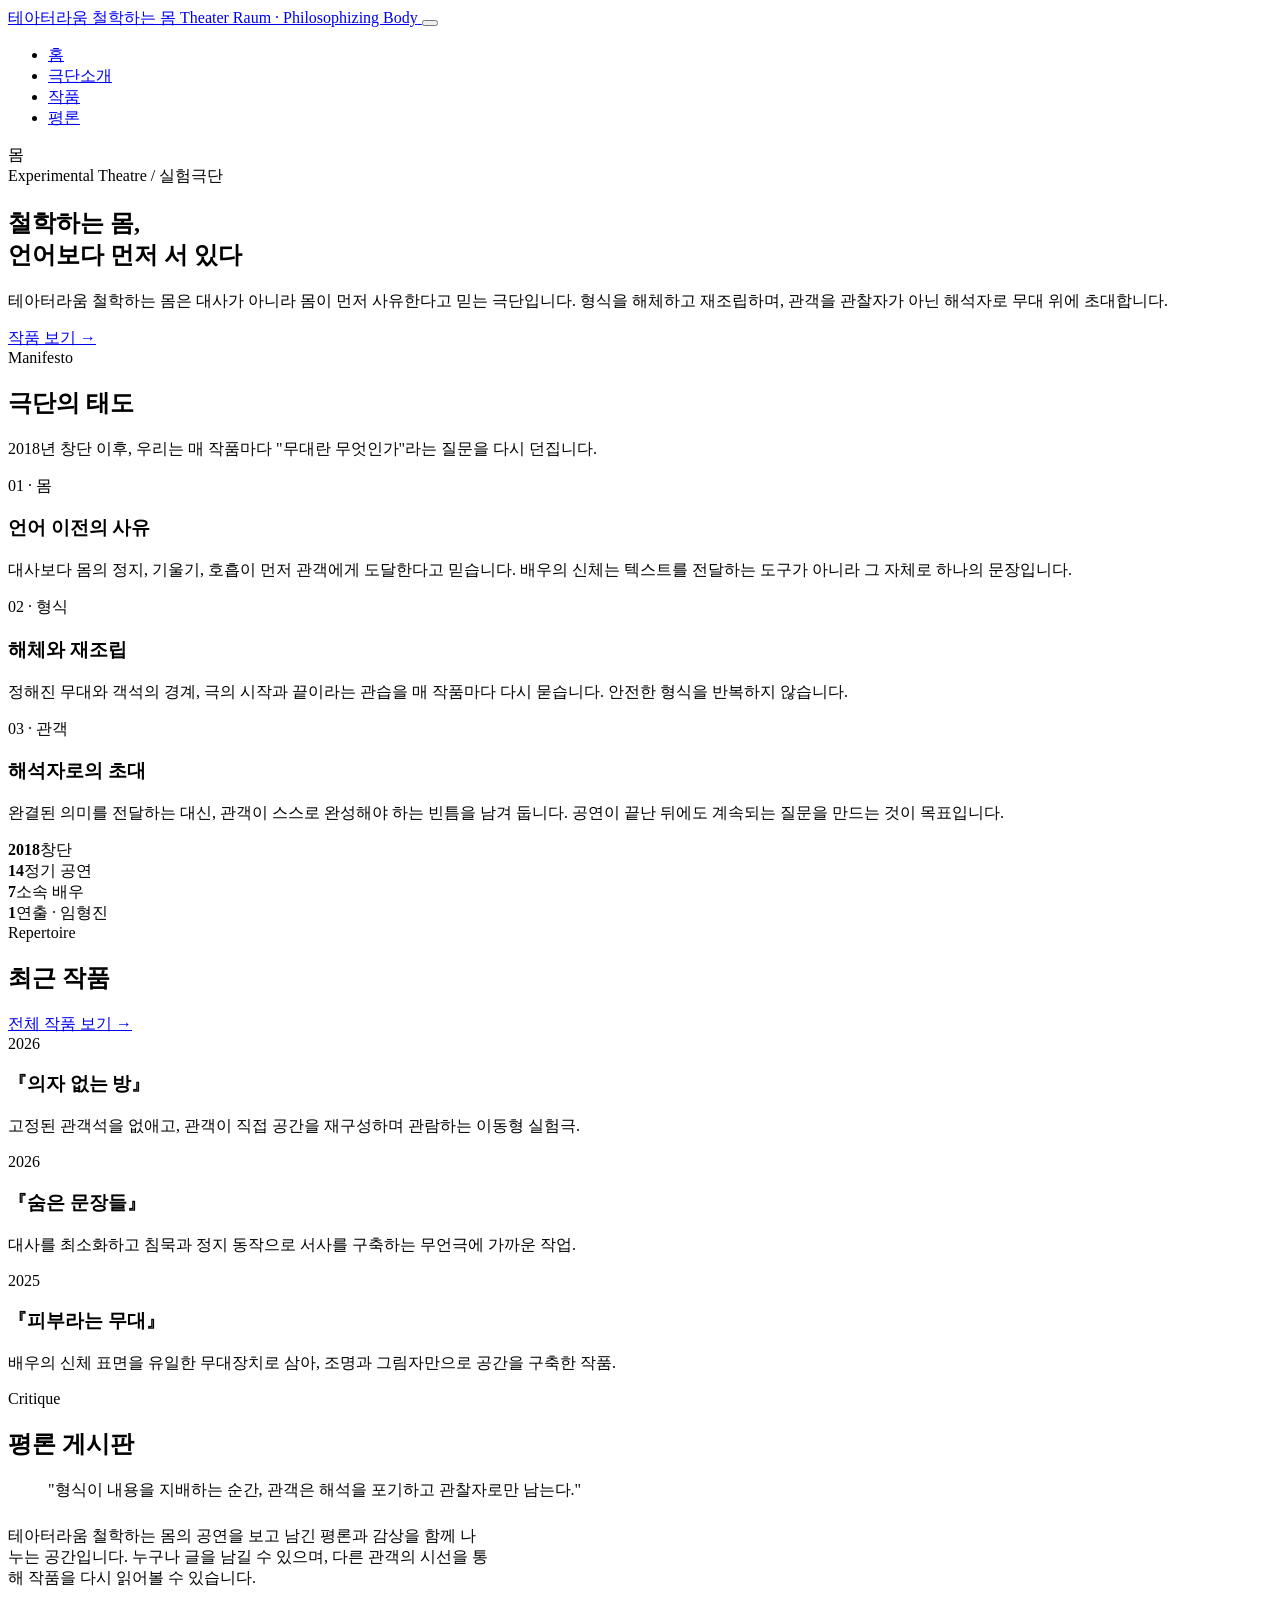
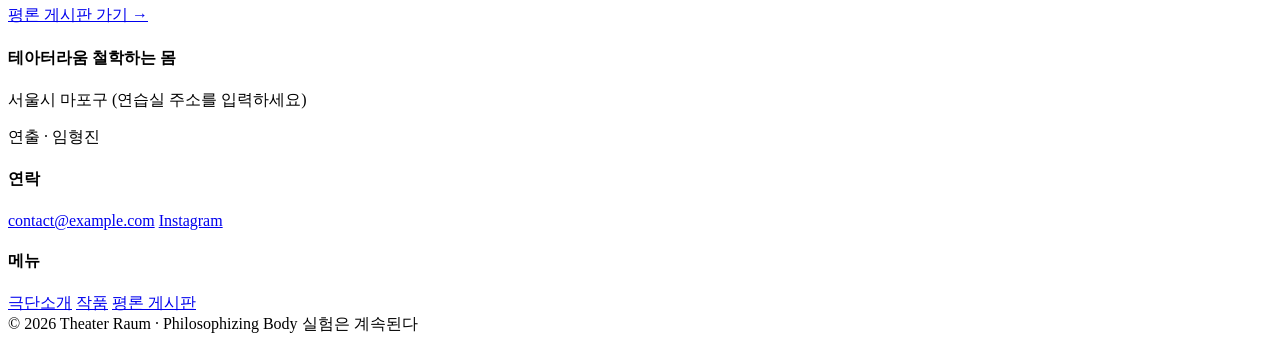
==== commit 32ad991d: "Update index.html" ====
--- a/index.html
+++ b/index.html
@@ -1,1241 +1,3 @@
-/* ==========================================================================
-   테아터라움 철학하는 몸 — 실험극단 홈페이지
-   Design tokens
-   ========================================================================== */
-
-@import url('https://fonts.googleapis.com/css2?family=Song+Myung&family=IBM+Plex+Sans+KR:wght@300;400;500;600;700&family=IBM+Plex+Mono:wght@400;500&display=swap');
-
-:root{
-  /* color */
-  --bg:        #faf9f6;   /* 종이 같은 오프화이트 */
-  --bg-soft:   #f2f0ea;
-  --ink:       #131311;   /* 거의 검정 */
-  --ink-soft:  #55534c;
-  --line:      #d9d5c9;   /* 헤어라인 */
-  --red:       #c31d2b;   /* 낙관(도장) 레드 — 유일한 액센트 */
-  --red-soft:  #c31d2b1a;
-
-  /* type */
-  --f-display: 'Song Myung', serif;
-  --f-body:    'IBM Plex Sans KR', sans-serif;
-  --f-mono:    'IBM Plex Mono', monospace;
-
-  --text-hero: clamp(3.2rem, 10vw, 8rem);
-  --text-h1:   clamp(2.1rem, 5vw, 3.6rem);
-  --text-h2:   clamp(1.4rem, 3vw, 2.1rem);
-  --text-h3:   clamp(1.1rem, 2vw, 1.4rem);
-  --text-body: 1.02rem;
-  --text-small:0.82rem;
-
-  --gap: clamp(1.2rem, 3vw, 2.4rem);
-  --maxw: 1280px;
-}
-
-*{ box-sizing:border-box; }
-html{ scroll-behavior:smooth; }
-
-body{
-  margin:0;
-  background:var(--bg);
-  color:var(--ink);
-  font-family:var(--f-body);
-  font-size:var(--text-body);
-  line-height:1.7;
-  -webkit-font-smoothing:antialiased;
-}
-
-img{ max-width:100%; display:block; }
-a{ color:inherit; text-decoration:none; }
-
-::selection{ background:var(--red); color:var(--bg); }
-
-/* focus visibility */
-a:focus-visible, button:focus-visible, input:focus-visible, textarea:focus-visible, select:focus-visible{
-  outline:2px solid var(--red);
-  outline-offset:3px;
-}
-
-@media (prefers-reduced-motion: reduce){
-  *{ animation-duration:0.01ms !important; animation-iteration-count:1 !important; transition-duration:0.01ms !important; scroll-behavior:auto !important; }
-}
-
-.wrap{
-  max-width:var(--maxw);
-  margin:0 auto;
-  padding:0 clamp(1.2rem, 4vw, 3.2rem);
-}
-
-/* ==========================================================================
-   배경 워터마크 — "몸" 모티프
-   극단명의 핵심어 "몸"을 각 페이지마다 다른 위치·각도로 배치해
-   반복되지만 매번 다르게 등장하는 신체의 존재감을 표현
-   ========================================================================== */
-.body-mark{
-  position:absolute;
-  font-family:var(--f-display);
-  color:transparent;
-  -webkit-text-stroke:1px var(--line);
-  font-size:clamp(14rem, 40vw, 34rem);
-  line-height:1;
-  user-select:none;
-  pointer-events:none;
-  z-index:0;
-  font-weight:400;
-}
-
-/* ==========================================================================
-   상단 고정 라벨 (실 스탬프처럼)
-   ========================================================================== */
-.eyebrow{
-  display:inline-flex;
-  align-items:center;
-  gap:.55em;
-  font-family:var(--f-mono);
-  font-size:var(--text-small);
-  letter-spacing:.14em;
-  text-transform:uppercase;
-  color:var(--ink-soft);
-}
-.eyebrow::before{
-  content:"";
-  width:7px; height:7px;
-  background:var(--red);
-  display:inline-block;
-}
-
-/* ==========================================================================
-   헤더 / 내비게이션
-   ========================================================================== */
-.site-header{
-  position:relative;
-  z-index:10;
-  border-bottom:1px solid var(--line);
-  background:var(--bg);
-}
-.site-header .wrap{
-  display:flex;
-  align-items:center;
-  justify-content:space-between;
-  padding-top:1.1rem;
-  padding-bottom:1.1rem;
-  gap:1rem;
-}
-.wordmark{
-  display:flex;
-  flex-direction:column;
-  line-height:1.15;
-}
-.wordmark .kr{
-  font-family:var(--f-display);
-  font-size:1.15rem;
-  letter-spacing:.02em;
-}
-.wordmark .en{
-  font-family:var(--f-mono);
-  font-size:.62rem;
-  letter-spacing:.18em;
-  color:var(--ink-soft);
-  text-transform:uppercase;
-  margin-top:.15rem;
-}
-
-.nav-toggle{
-  display:none;
-  background:none;
-  border:1px solid var(--ink);
-  width:40px; height:40px;
-  cursor:pointer;
-  align-items:center;
-  justify-content:center;
-}
-.nav-toggle span, .nav-toggle span::before, .nav-toggle span::after{
-  content:"";
-  display:block;
-  width:18px; height:1px;
-  background:var(--ink);
-  position:relative;
-}
-.nav-toggle span::before{ position:absolute; top:-6px; }
-.nav-toggle span::after{ position:absolute; top:6px; }
-
-.main-nav ul{
-  list-style:none;
-  display:flex;
-  gap:clamp(1.2rem, 3vw, 2.4rem);
-  margin:0; padding:0;
-}
-.main-nav a{
-  position:relative;
-  font-size:.92rem;
-  letter-spacing:.02em;
-  padding-bottom:.3rem;
-}
-.main-nav a::after{
-  content:"";
-  position:absolute; left:0; right:100%; bottom:0;
-  height:1px; background:var(--red);
-  transition:right .25s ease;
-}
-.main-nav a:hover::after,
-.main-nav a[aria-current="page"]::after{ right:0; }
-.main-nav a[aria-current="page"]{ color:var(--red); }
-
-@media (max-width: 760px){
-  .nav-toggle{ display:flex; }
-  .main-nav{
-    position:fixed; inset:0 0 0 auto;
-    width:min(78vw,320px);
-    height:100%;
-    background:var(--bg);
-    border-left:1px solid var(--line);
-    transform:translateX(100%);
-    transition:transform .35s ease;
-    z-index:20;
-    padding:5rem 2rem 2rem;
-  }
-  .main-nav.open{ transform:translateX(0); }
-  .main-nav ul{ flex-direction:column; gap:1.6rem; }
-  .main-nav a{ font-size:1.2rem; }
-  .nav-backdrop{
-    position:fixed; inset:0; background:rgba(19,19,17,.35);
-    opacity:0; pointer-events:none; transition:opacity .3s ease; z-index:15;
-  }
-  .nav-backdrop.open{ opacity:1; pointer-events:auto; }
-}
-
-/* ==========================================================================
-   히어로
-   ========================================================================== */
-.hero{
-  position:relative;
-  overflow:hidden;
-  padding:clamp(3rem,8vw,6rem) 0 clamp(3rem,6vw,5rem);
-  border-bottom:1px solid var(--line);
-}
-.hero .body-mark{ top:-6%; right:-6%; transform:rotate(6deg); }
-
-.hero-grid{
-  position:relative;
-  z-index:1;
-  display:grid;
-  grid-template-columns: 1.5fr 1fr;
-  gap:var(--gap);
-  align-items:end;
-}
-.hero-title{
-  font-family:var(--f-display);
-  font-size:var(--text-hero);
-  line-height:.98;
-  margin:.6em 0 0;
-  letter-spacing:-.01em;
-}
-.hero-title .line2{ display:block; color:var(--red); }
-
-.hero-side{
-  border-left:1px solid var(--line);
-  padding-left:var(--gap);
-  display:flex;
-  flex-direction:column;
-  gap:1.4rem;
-}
-.hero-manifesto{
-  font-size:1.02rem;
-  color:var(--ink-soft);
-  max-width:34ch;
-}
-.hero-vertical{
-  writing-mode:vertical-rl;
-  text-orientation:mixed;
-  font-family:var(--f-display);
-  font-size:1rem;
-  letter-spacing:.28em;
-  color:var(--ink-soft);
-  height:9rem;
-  border-left:1px solid var(--line);
-  padding-left:1rem;
-}
-
-@media (max-width:820px){
-  .hero-grid{ grid-template-columns:1fr; }
-  .hero-side{ border-left:none; padding-left:0; border-top:1px solid var(--line); padding-top:1.4rem; }
-}
-
-/* ==========================================================================
-   섹션 공통
-   ========================================================================== */
-section{ position:relative; }
-.section{
-  padding:clamp(3rem,7vw,5.5rem) 0;
-  border-bottom:1px solid var(--line);
-}
-.section:last-of-type{ border-bottom:none; }
-.section-head{
-  display:flex;
-  justify-content:space-between;
-  align-items:flex-end;
-  gap:1.5rem;
-  margin-bottom:2.4rem;
-  flex-wrap:wrap;
-}
-.section-head h2{
-  font-family:var(--f-display);
-  font-size:var(--text-h1);
-  margin:.3em 0 0;
-}
-.section-note{
-  font-family:var(--f-mono);
-  font-size:var(--text-small);
-  color:var(--ink-soft);
-  max-width:30ch;
-  text-align:right;
-}
-@media (max-width:640px){ .section-note{ text-align:left; } }
-
-.reveal{
-  opacity:0;
-  transform:translateY(18px);
-  transition:opacity .7s ease, transform .7s ease;
-}
-.reveal.in{ opacity:1; transform:translateY(0); }
-
-/* ==========================================================================
-   카드 / 리스트류
-   ========================================================================== */
-.grid-2{ display:grid; grid-template-columns:1fr 1fr; gap:var(--gap); }
-.grid-3{ display:grid; grid-template-columns:repeat(3,1fr); gap:var(--gap); }
-@media (max-width:900px){ .grid-3{ grid-template-columns:1fr 1fr; } }
-@media (max-width:640px){ .grid-2, .grid-3{ grid-template-columns:1fr; } }
-
-.card{
-  border:1px solid var(--line);
-  padding:1.8rem;
-  background:var(--bg);
-  position:relative;
-}
-.card .num{
-  font-family:var(--f-mono);
-  font-size:.75rem;
-  color:var(--red);
-  letter-spacing:.1em;
-}
-.card h3{
-  font-family:var(--f-display);
-  font-size:var(--text-h3);
-  margin:.6rem 0 .5rem;
-}
-.card p{ color:var(--ink-soft); font-size:.95rem; margin:0; }
-
-.stat-row{
-  display:flex;
-  gap:var(--gap);
-  flex-wrap:wrap;
-  border-top:1px solid var(--line);
-  padding-top:1.6rem;
-  margin-top:2rem;
-}
-.stat{ min-width:120px; }
-.stat b{
-  display:block;
-  font-family:var(--f-display);
-  font-size:2.2rem;
-  color:var(--red);
-}
-.stat span{
-  font-family:var(--f-mono);
-  font-size:.75rem;
-  color:var(--ink-soft);
-  letter-spacing:.06em;
-}
-
-/* 인용/성명 */
-.manifesto-quote{
-  font-family:var(--f-display);
-  font-size:clamp(1.4rem,3vw,2rem);
-  line-height:1.5;
-  max-width:26ch;
-  border-left:3px solid var(--red);
-  padding-left:1.4rem;
-}
-
-/* 배우 프로필 */
-.people{
-  display:grid;
-  grid-template-columns:repeat(auto-fill,minmax(220px,1fr));
-  gap:var(--gap);
-}
-.person{
-  border-top:1px solid var(--ink);
-  padding-top:1.2rem;
-}
-.person .role{
-  font-family:var(--f-mono);
-  font-size:.72rem;
-  letter-spacing:.12em;
-  color:var(--red);
-  text-transform:uppercase;
-}
-.person h3{
-  font-family:var(--f-display);
-  font-size:1.5rem;
-  margin:.4rem 0 .5rem;
-}
-.person p{ color:var(--ink-soft); font-size:.9rem; margin:0; }
-
-/* ==========================================================================
-   버튼 / 폼
-   ========================================================================== */
-.btn{
-  display:inline-flex;
-  align-items:center;
-  gap:.6em;
-  font-family:var(--f-mono);
-  font-size:.85rem;
-  letter-spacing:.06em;
-  padding:.85em 1.4em;
-  border:1px solid var(--ink);
-  background:var(--ink);
-  color:var(--bg);
-  cursor:pointer;
-  transition:background .2s ease, color .2s ease, border-color .2s ease;
-}
-.btn:hover{ background:var(--red); border-color:var(--red); }
-.btn.ghost{ background:transparent; color:var(--ink); }
-.btn.ghost:hover{ background:var(--ink); color:var(--bg); border-color:var(--ink); }
-
-label{
-  display:block;
-  font-family:var(--f-mono);
-  font-size:.75rem;
-  letter-spacing:.08em;
-  text-transform:uppercase;
-  color:var(--ink-soft);
-  margin-bottom:.4rem;
-}
-input, textarea, select{
-  width:100%;
-  font-family:var(--f-body);
-  font-size:.98rem;
-  padding:.75em .8em;
-  border:1px solid var(--line);
-  background:var(--bg);
-  color:var(--ink);
-}
-input:focus, textarea:focus, select:focus{ border-color:var(--ink); }
-textarea{ resize:vertical; min-height:130px; }
-.field{ margin-bottom:1.3rem; }
-.field-row{ display:grid; grid-template-columns:1fr 1fr; gap:1.2rem; }
-@media (max-width:600px){ .field-row{ grid-template-columns:1fr; } }
-
-/* ==========================================================================
-   게시판 (연극 평론)
-   ========================================================================== */
-.board-notice{
-  display:flex;
-  gap:.9rem;
-  align-items:flex-start;
-  border:1px dashed var(--line);
-  background:var(--bg-soft);
-  padding:1rem 1.2rem;
-  font-size:.86rem;
-  color:var(--ink-soft);
-  margin-bottom:2.4rem;
-}
-.board-notice strong{ color:var(--ink); }
-
-.board-toolbar{
-  display:flex;
-  justify-content:space-between;
-  align-items:center;
-  gap:1rem;
-  flex-wrap:wrap;
-  margin-bottom:1.6rem;
-}
-.board-count{
-  font-family:var(--f-mono);
-  font-size:.8rem;
-  color:var(--ink-soft);
-}
-.board-search{ max-width:260px; }
-
-.post-list{ list-style:none; margin:0; padding:0; border-top:1px solid var(--ink); }
-.post-item{
-  border-bottom:1px solid var(--line);
-  padding:1.4rem 0;
-  cursor:pointer;
-}
-.post-item .row1{
-  display:flex;
-  justify-content:space-between;
-  gap:1rem;
-  align-items:baseline;
-  flex-wrap:wrap;
-}
-.post-item h3{
-  font-family:var(--f-display);
-  font-size:1.3rem;
-  margin:0;
-}
-.post-item .meta{
-  font-family:var(--f-mono);
-  font-size:.72rem;
-  color:var(--ink-soft);
-  letter-spacing:.05em;
-  white-space:nowrap;
-}
-.post-item .excerpt{
-  color:var(--ink-soft);
-  font-size:.92rem;
-  margin:.6rem 0 0;
-  max-width:70ch;
-}
-.post-item .tag{
-  display:inline-block;
-  font-family:var(--f-mono);
-  font-size:.68rem;
-  letter-spacing:.06em;
-  color:var(--red);
-  border:1px solid var(--red);
-  padding:.15em .6em;
-  margin-top:.7rem;
-}
-.post-item .stars{ letter-spacing:.12em; color:var(--red); font-size:.8rem; margin-left:.6rem; }
-
-.post-full{
-  border:1px solid var(--ink);
-  padding:2rem;
-  margin-bottom:2rem;
-  display:none;
-  position:relative;
-}
-.post-full.open{ display:block; }
-.post-full .close{
-  position:absolute; top:1rem; right:1rem;
-  background:none; border:none; cursor:pointer;
-  font-family:var(--f-mono); font-size:.8rem; color:var(--ink-soft);
-}
-.post-full h3{ font-family:var(--f-display); font-size:1.7rem; margin:.4rem 0 .8rem; padding-right:3rem; }
-.post-full .meta{ font-family:var(--f-mono); font-size:.75rem; color:var(--ink-soft); }
-.post-full .body-text{ margin-top:1.2rem; white-space:pre-wrap; line-height:1.9; }
-.post-full .del-btn{ margin-top:1.6rem; }
-
-.empty-state{
-  padding:3rem 0;
-  text-align:center;
-  color:var(--ink-soft);
-  font-family:var(--f-mono);
-  font-size:.85rem;
-}
-
-.write-panel{
-  border:1px solid var(--ink);
-  padding:2rem;
-  margin-top:3rem;
-}
-.write-panel .section-head h2{ font-size:var(--text-h2); }
-
-/* ==========================================================================
-   푸터
-   ========================================================================== */
-.site-footer{
-  border-top:1px solid var(--line);
-  padding:2.6rem 0 2rem;
-}
-.site-footer .wrap{
-  display:flex;
-  justify-content:space-between;
-  gap:2rem;
-  flex-wrap:wrap;
-}
-.foot-block h4{
-  font-family:var(--f-mono);
-  font-size:.72rem;
-  letter-spacing:.1em;
-  text-transform:uppercase;
-  color:var(--ink-soft);
-  margin:0 0 .7rem;
-}
-.foot-block p, .foot-block a{ font-size:.88rem; margin:.2rem 0; display:block; color:var(--ink-soft); }
-.foot-block a:hover{ color:var(--red); }
-.foot-bottom{
-  border-top:1px solid var(--line);
-  margin-top:2rem;
-  padding-top:1.2rem;
-}
-.foot-bottom .wrap{
-  justify-content:space-between;
-  font-family:var(--f-mono);
-  font-size:.72rem;
-  color:var(--ink-soft);
-}
-
-<!DOCTYPE html>
-<html lang="ko">
-<head>
-<meta charset="UTF-8">
-<meta name="viewport" content="width=device-width, initial-scale=1.0">
-<title>작품 — 테아터라움 철학하는 몸</title>
-<meta name="description" content="테아터라움 철학하는 몸의 레퍼토리 · 실험극 작품 목록.">
-<link rel="stylesheet" href="css/style.css">
-</head>
-<body>
-
-<header class="site-header">
-  <div class="wrap">
-    <a href="index.html" class="wordmark">
-      <span class="kr">테아터라움 철학하는 몸</span>
-      <span class="en">Theater Raum · Philosophizing Body</span>
-    </a>
-    <button class="nav-toggle" aria-label="메뉴 열기" aria-expanded="false"><span></span></button>
-    <nav class="main-nav" aria-label="주요 메뉴">
-      <ul>
-        <li><a href="index.html">홈</a></li>
-        <li><a href="about.html">극단소개</a></li>
-        <li><a href="works.html" aria-current="page">작품</a></li>
-        <li><a href="board.html">평론</a></li>
-      </ul>
-    </nav>
-  </div>
-  <div class="nav-backdrop"></div>
-</header>
-
-<main>
-
-  <section class="hero" style="padding-bottom:3rem;">
-    <div class="body-mark" aria-hidden="true" style="top:-14%; right:-10%; transform:rotate(14deg);">몸</div>
-    <div class="wrap">
-      <span class="eyebrow">Repertoire</span>
-      <h1 class="hero-title" style="font-size:var(--text-h1);">작품</h1>
-      <p class="hero-manifesto" style="margin-top:1rem;max-width:60ch;">
-        매 작품은 하나의 질문에서 출발합니다. 완결된 답을 제시하기보다,
-        그 질문을 무대 위에서 다시 살아보게 하는 것이 우리의 방식입니다.
-      </p>
-    </div>
-  </section>
-
-  <section class="section reveal">
-    <div class="wrap">
-      <div class="section-head">
-        <div><span class="eyebrow">2026 · 진행중</span><h2>공연중인 작품</h2></div>
-      </div>
-      <div class="grid-2">
-        <div class="card">
-          <span class="num">01 — 2026</span>
-          <h3>『의자 없는 방』</h3>
-          <p>
-            고정된 객석을 없앤 이동형 실험극. 관객은 정해진 자리 없이 공간 안을 이동하며
-            장면을 관람하고, 그 이동 자체가 극의 일부가 됩니다. 관객과 배우의 거리,
-            관람과 참여의 경계를 묻습니다.
-          </p>
-          <p style="margin-top:1rem;font-family:var(--f-mono);font-size:.78rem;color:var(--ink-soft);">
-            연출 임형진 · 출연 허지윤, 박세온 외
-          </p>
-        </div>
-        <div class="card">
-          <span class="num">02 — 2026</span>
-          <h3>『숨은 문장들』</h3>
-          <p>
-            대사를 최소화하고 정지와 침묵으로 서사를 구축하는 무언극에 가까운 작업.
-            언어가 사라진 자리에서 몸이 어떻게 문장을 만드는지를 실험합니다.
-          </p>
-          <p style="margin-top:1rem;font-family:var(--f-mono);font-size:.78rem;color:var(--ink-soft);">
-            연출 임형진 · 출연 허지윤, 강민아 외
-          </p>
-        </div>
-      </div>
-    </div>
-  </section>
-
-  <section class="section reveal">
-    <div class="wrap">
-      <div class="section-head">
-        <div><span class="eyebrow">Archive</span><h2>지난 작품</h2></div>
-      </div>
-      <div class="grid-3">
-        <div class="card">
-          <span class="num">2025</span>
-          <h3>『피부라는 무대』</h3>
-          <p>배우의 신체 표면을 유일한 무대장치로 삼은 1인극. 조명과 그림자만으로 공간을 구축했습니다.</p>
-        </div>
-        <div class="card">
-          <span class="num">2024</span>
-          <h3>『반복되는 처음』</h3>
-          <p>같은 장면을 매회 다른 순서로 반복하며 관객의 기억과 예측을 실험한 작품.</p>
-        </div>
-        <div class="card">
-          <span class="num">2023</span>
-          <h3>『대사 없는 저녁』</h3>
-          <p>극단 초기 대표작. 언어 없이 식탁이라는 일상의 공간을 낯설게 재구성했습니다.</p>
-        </div>
-        <div class="card">
-          <span class="num">2021</span>
-          <h3>『두 개의 그림자』</h3>
-          <p>두 배우가 하나의 그림자를 공유하는 설정으로 자아와 타자의 경계를 다뤘습니다.</p>
-        </div>
-        <div class="card">
-          <span class="num">2019</span>
-          <h3>『서 있는 문장』</h3>
-          <p>창단 초기작으로, 극단의 이름이자 철학인 "철학하는 몸"의 원형이 된 작품.</p>
-        </div>
-        <div class="card">
-          <span class="num">2018</span>
-          <h3>『창단공연: 몸이 먼저』</h3>
-          <p>대본보다 즉흥을 앞세운 창단 공연. 이후 극단의 작업 방식을 규정했습니다.</p>
-        </div>
-      </div>
-    </div>
-  </section>
-
-  <section class="section reveal">
-    <div class="wrap">
-      <div class="section-head">
-        <div><span class="eyebrow">Critique</span><h2>이 작품들에 대한 평론</h2></div>
-      </div>
-      <p style="color:var(--ink-soft);max-width:60ch;">
-        공연을 보신 뒤 남기신 평론과 감상은 평론 게시판에서 모아볼 수 있습니다.
-      </p>
-      <a href="board.html" class="btn" style="margin-top:1.2rem;">평론 게시판 가기 →</a>
-    </div>
-  </section>
-
-</main>
-
-<footer class="site-footer">
-  <div class="wrap">
-    <div class="foot-block">
-      <h4>테아터라움 철학하는 몸</h4>
-      <p>서울시 마포구 (연습실 주소를 입력하세요)</p>
-      <p>연출 · 임형진</p>
-    </div>
-    <div class="foot-block">
-      <h4>연락</h4>
-      <a href="mailto:contact@example.com">contact@example.com</a>
-      <a href="#">Instagram</a>
-    </div>
-    <div class="foot-block">
-      <h4>메뉴</h4>
-      <a href="about.html">극단소개</a>
-      <a href="works.html">작품</a>
-      <a href="board.html">평론 게시판</a>
-    </div>
-  </div>
-  <div class="foot-bottom">
-    <div class="wrap">
-      <span>© 2026 Theater Raum · Philosophizing Body</span>
-      <span>실험은 계속된다</span>
-    </div>
-  </div>
-</footer>
-
-<script src="js/main.js"></script>
-</body>
-</html>
-
-<!DOCTYPE html>
-<html lang="ko">
-<head>
-<meta charset="UTF-8">
-<meta name="viewport" content="width=device-width, initial-scale=1.0">
-<title>극단소개 — 테아터라움 철학하는 몸</title>
-<meta name="description" content="테아터라움 철학하는 몸의 극단 소개, 연출 임형진, 소속 배우진을 소개합니다.">
-<link rel="stylesheet" href="css/style.css">
-</head>
-<body>
-
-<header class="site-header">
-  <div class="wrap">
-    <a href="index.html" class="wordmark">
-      <span class="kr">테아터라움 철학하는 몸</span>
-      <span class="en">Theater Raum · Philosophizing Body</span>
-    </a>
-    <button class="nav-toggle" aria-label="메뉴 열기" aria-expanded="false"><span></span></button>
-    <nav class="main-nav" aria-label="주요 메뉴">
-      <ul>
-        <li><a href="index.html">홈</a></li>
-        <li><a href="about.html" aria-current="page">극단소개</a></li>
-        <li><a href="works.html">작품</a></li>
-        <li><a href="board.html">평론</a></li>
-      </ul>
-    </nav>
-  </div>
-  <div class="nav-backdrop"></div>
-</header>
-
-<main>
-
-  <section class="hero" style="padding-bottom:3rem;">
-    <div class="body-mark" aria-hidden="true" style="top:-10%; left:-8%; transform:rotate(-8deg);">몸</div>
-    <div class="wrap">
-      <span class="eyebrow">About</span>
-      <h1 class="hero-title" style="font-size:var(--text-h1);">극단소개</h1>
-      <p class="hero-manifesto" style="margin-top:1rem;max-width:60ch;">
-        테아터라움 철학하는 몸은 2018년, "무대 위의 몸은 언어보다 먼저 사유한다"는
-        하나의 질문에서 시작된 실험극단입니다. 완결된 서사보다 해체된 형식, 설명보다 감각을 앞세웁니다.
-      </p>
-    </div>
-  </section>
-
-  <section class="section reveal">
-    <div class="wrap">
-      <div class="section-head">
-        <div><span class="eyebrow">Direction</span><h2>연출</h2></div>
-        <p class="section-note">배우의 몸이 스스로 사유하도록 판을 짜는 사람.</p>
-      </div>
-      <div class="grid-2" style="align-items:start;">
-        <div class="person" style="border-top:none;padding-top:0;">
-          <span class="role">Director</span>
-          <h3 style="font-size:2.4rem;">임형진</h3>
-          <p>
-            연출 임형진은 텍스트 중심의 재현극을 벗어나, 몸의 정지·기울기·호흡을 극의 언어로
-            삼는 작업을 이어오고 있습니다. "설명하지 않고 발생시킨다"는 원칙 아래, 매 작품마다
-            배우들과의 긴 즉흥 과정을 거쳐 장면을 구축합니다. 2018년 테아터라움 철학하는 몸을
-            창단한 이후 『의자 없는 방』, 『숨은 문장들』, 『피부라는 무대』 등을 연출했습니다.
-          </p>
-        </div>
-        <blockquote class="manifesto-quote">
-          "무대는 답을 보여주는 곳이 아니라, 질문이 몸을 입는 곳이다."
-          <span style="display:block;margin-top:1rem;font-family:var(--f-mono);font-size:.8rem;color:var(--ink-soft);">— 임형진</span>
-        </blockquote>
-      </div>
-    </div>
-  </section>
-
-  <section class="section reveal">
-    <div class="wrap">
-      <div class="section-head">
-        <div><span class="eyebrow">Company</span><h2>소속 배우</h2></div>
-        <p class="section-note">※ 배우진 정보는 예시입니다. 실제 프로필로 교체해 사용하세요.</p>
-      </div>
-      <div class="people">
-        <div class="person">
-          <span class="role">Actor</span>
-          <h3>허지윤</h3>
-          <p>2019년부터 함께한 배우로, 언어보다 정지 동작을 통한 서사 구축에 강점을 지닙니다. 『숨은 문장들』 주연.</p>
-        </div>
-        <div class="person">
-          <span class="role">Actor</span>
-          <h3>박세온</h3>
-          <p>신체 훈련과 즉흥에 기반한 작업을 주로 하며, 『의자 없는 방』에서 관객과의 즉흥 장면을 이끌었습니다.</p>
-        </div>
-        <div class="person">
-          <span class="role">Actor</span>
-          <h3>윤도경</h3>
-          <p>무용 배경을 지닌 배우로, 『피부라는 무대』에서 조명과 그림자를 이용한 1인극을 선보였습니다.</p>
-        </div>
-        <div class="person">
-          <span class="role">Actor</span>
-          <h3>강민아</h3>
-          <p>2022년 합류. 목소리를 배제한 신체 언어 실험에 관심이 많으며 최근 작품에서 앙상블을 이끌고 있습니다.</p>
-        </div>
-      </div>
-    </div>
-  </section>
-
-  <section class="section reveal">
-    <div class="wrap">
-      <div class="section-head">
-        <div><span class="eyebrow">History</span><h2>연혁</h2></div>
-      </div>
-      <div class="grid-3">
-        <div class="card"><span class="num">2018</span><h3>극단 창단</h3><p>임형진 연출을 중심으로 테아터라움 철학하는 몸 창단.</p></div>
-        <div class="card"><span class="num">2022</span><h3>『피부라는 무대』 초연</h3><p>조명과 그림자만으로 구성한 1인극으로 실험극 페스티벌 초청.</p></div>
-        <div class="card"><span class="num">2026</span><h3>『의자 없는 방』, 『숨은 문장들』</h3><p>이동형 관람 방식과 무언극 형식을 각각 시도한 신작 두 편 공개.</p></div>
-      </div>
-    </div>
-  </section>
-
-</main>
-
-<footer class="site-footer">
-  <div class="wrap">
-    <div class="foot-block">
-      <h4>테아터라움 철학하는 몸</h4>
-      <p>서울시 마포구 (연습실 주소를 입력하세요)</p>
-      <p>연출 · 임형진</p>
-    </div>
-    <div class="foot-block">
-      <h4>연락</h4>
-      <a href="mailto:contact@example.com">contact@example.com</a>
-      <a href="#">Instagram</a>
-    </div>
-    <div class="foot-block">
-      <h4>메뉴</h4>
-      <a href="about.html">극단소개</a>
-      <a href="works.html">작품</a>
-      <a href="board.html">평론 게시판</a>
-    </div>
-  </div>
-  <div class="foot-bottom">
-    <div class="wrap">
-      <span>© 2026 Theater Raum · Philosophizing Body</span>
-      <span>실험은 계속된다</span>
-    </div>
-  </div>
-</footer>
-
-<script src="js/main.js"></script>
-</body>
-</html>
-
-<!DOCTYPE html>
-<html lang="ko">
-<head>
-<meta charset="UTF-8">
-<meta name="viewport" content="width=device-width, initial-scale=1.0">
-<title>평론 게시판 — 테아터라움 철학하는 몸</title>
-<meta name="description" content="테아터라움 철학하는 몸 공연에 대한 관객 평론과 감상을 남기는 게시판.">
-<link rel="stylesheet" href="css/style.css">
-</head>
-<body>
-
-<header class="site-header">
-  <div class="wrap">
-    <a href="index.html" class="wordmark">
-      <span class="kr">테아터라움 철학하는 몸</span>
-      <span class="en">Theater Raum · Philosophizing Body</span>
-    </a>
-    <button class="nav-toggle" aria-label="메뉴 열기" aria-expanded="false"><span></span></button>
-    <nav class="main-nav" aria-label="주요 메뉴">
-      <ul>
-        <li><a href="index.html">홈</a></li>
-        <li><a href="about.html">극단소개</a></li>
-        <li><a href="works.html">작품</a></li>
-        <li><a href="board.html" aria-current="page">평론</a></li>
-      </ul>
-    </nav>
-  </div>
-  <div class="nav-backdrop"></div>
-</header>
-
-<main>
-
-  <section class="hero" style="padding-bottom:3rem;">
-    <div class="body-mark" aria-hidden="true" style="top:-8%; left:-6%; transform:rotate(-4deg);">몸</div>
-    <div class="wrap">
-      <span class="eyebrow">Critique Board</span>
-      <h1 class="hero-title" style="font-size:var(--text-h1);">평론 게시판</h1>
-      <p class="hero-manifesto" style="margin-top:1rem;max-width:60ch;">
-        테아터라움 철학하는 몸의 공연을 보고 남긴 평론과 감상을 모아두는 공간입니다.
-        하나의 무대는 관객의 수만큼 다시 쓰입니다.
-      </p>
-    </div>
-  </section>
-
-  <section class="section">
-    <div class="wrap">
-
-      <div class="board-notice">
-        <span aria-hidden="true">⚠</span>
-        <p style="margin:0;">
-          <strong>안내.</strong> 이 게시판은 정적 웹사이트(예: GitHub Pages) 환경에서도 바로 동작하도록
-          브라우저 저장소(localStorage)에 글을 저장하는 데모 버전입니다. 즉, <strong>내가 쓴 글은 내 브라우저에만</strong> 보이며
-          다른 방문자와 실시간으로 공유되지 않습니다. 모든 방문자가 함께 보는 진짜 게시판이 필요하다면
-          README.md의 "게시판을 실제로 공유하려면" 항목을 참고해 주세요.
-        </p>
-      </div>
-
-      <div class="board-toolbar">
-        <span class="board-count" id="postCount">총 0편의 평론</span>
-        <div class="board-search field" style="margin-bottom:0;">
-          <input type="search" id="boardSearch" placeholder="제목, 작품명, 작성자로 검색">
-        </div>
-      </div>
-
-      <div id="postFull" class="post-full" aria-live="polite"></div>
-
-      <ul class="post-list" id="postList"></ul>
-      <div class="empty-state" id="emptyState" style="display:none;">검색 결과가 없습니다.</div>
-
-      <div class="write-panel">
-        <div class="section-head">
-          <div><span class="eyebrow">Write</span><h2>평론 남기기</h2></div>
-        </div>
-        <form id="reviewForm" novalidate>
-          <div class="field-row">
-            <div class="field">
-              <label for="fTitle">평론 제목</label>
-              <input type="text" id="fTitle" name="title" maxlength="60" required>
-            </div>
-            <div class="field">
-              <label for="fWork">관람한 작품</label>
-              <input type="text" id="fWork" name="workTitle" placeholder="예: 『의자 없는 방』" maxlength="40" required>
-            </div>
-          </div>
-          <div class="field-row">
-            <div class="field">
-              <label for="fAuthor">이름 · 필명</label>
-              <input type="text" id="fAuthor" name="author" maxlength="20" required>
-            </div>
-            <div class="field">
-              <label for="fRating">평점</label>
-              <select id="fRating" name="rating">
-                <option value="5">★★★★★ (5)</option>
-                <option value="4">★★★★☆ (4)</option>
-                <option value="3">★★★☆☆ (3)</option>
-                <option value="2">★★☆☆☆ (2)</option>
-                <option value="1">★☆☆☆☆ (1)</option>
-              </select>
-            </div>
-          </div>
-          <div class="field">
-            <label for="fContent">내용</label>
-            <textarea id="fContent" name="content" required placeholder="공연에 대한 평론이나 감상을 자유롭게 남겨 주세요."></textarea>
-          </div>
-          <button type="submit" class="btn">평론 등록하기</button>
-          <p id="formMsg" style="margin-top:1rem;font-family:var(--f-mono);font-size:.8rem;color:var(--ink-soft);"></p>
-        </form>
-      </div>
-
-    </div>
-  </section>
-
-</main>
-
-<footer class="site-footer">
-  <div class="wrap">
-    <div class="foot-block">
-      <h4>테아터라움 철학하는 몸</h4>
-      <p>서울시 마포구 (연습실 주소를 입력하세요)</p>
-      <p>연출 · 임형진</p>
-    </div>
-    <div class="foot-block">
-      <h4>연락</h4>
-      <a href="mailto:contact@example.com">contact@example.com</a>
-      <a href="#">Instagram</a>
-    </div>
-    <div class="foot-block">
-      <h4>메뉴</h4>
-      <a href="about.html">극단소개</a>
-      <a href="works.html">작품</a>
-      <a href="board.html">평론 게시판</a>
-    </div>
-  </div>
-  <div class="foot-bottom">
-    <div class="wrap">
-      <span>© 2026 Theater Raum · Philosophizing Body</span>
-      <span>실험은 계속된다</span>
-    </div>
-  </div>
-</footer>
-
-<script src="js/main.js"></script>
-<script src="js/board.js"></script>
-</body>
-</html>
-
-// 테아터라움 철학하는 몸 — 연극 평론 게시판
-// GitHub Pages 등 정적 호스팅 환경을 고려해 브라우저 localStorage에 저장합니다.
-// (주의: 방문자마다 각자의 브라우저에 저장되므로, 실제로 모든 방문자가
-//  공유하는 게시판이 필요하다면 README.md의 "게시판을 실제로 공유하려면" 항목을 참고하세요.)
-
-(() => {
-  const STORAGE_KEY = 'taru_review_posts_v1';
-
-  const seedPosts = [
-    {
-      id: 'seed-1',
-      title: '침묵 다음의 문장 — 몸은 어떻게 말하는가',
-      workTitle: '『숨은 문장들』',
-      author: '오세연',
-      rating: 5,
-      date: '2026-05-12',
-      content:
-        '무대 위에는 대사보다 침묵이 더 자주 놓여 있었다. 배우들은 문장을 말하는 대신 문장의 무게만큼 몸을 기울였고, 관객은 그 기울기를 해독하는 역할을 떠맡았다.\n\n테아터라움 철학하는 몸의 이번 작업은 언어 이전의 몸짓이 언어보다 더 정확할 수 있다는 것을 증명하려는 실험처럼 보인다. 특히 2막의 정지 장면은 이 극단이 왜 "철학하는 몸"이라는 이름을 택했는지 설명해 준다.'
-    },
-    {
-      id: 'seed-2',
-      title: '해체된 무대, 재조립되는 관객',
-      workTitle: '『의자 없는 방』',
-      author: '김도현',
-      rating: 4,
-      date: '2026-06-03',
-      content:
-        '이 작품은 관객석의 개념 자체를 흔든다. 정해진 좌석 없이 관객이 공간 안을 이동하며 관람하는 방식은 낯설고 불편했지만, 그 불편함이야말로 연출 임형진이 의도한 것이었다.\n\n다만 후반부로 갈수록 구조적 실험이 감정선을 압도하는 지점이 아쉬웠다. 형식이 내용을 완전히 지배하는 순간, 관객은 해석을 포기하고 관찰자로만 남게 된다.'
-    }
-  ];
-
-  const els = {};
-  let posts = [];
-  let activeId = null;
-
-  function loadPosts() {
-    try {
-      const raw = localStorage.getItem(STORAGE_KEY);
-      if (!raw) {
-        posts = seedPosts.slice();
-        savePosts();
-      } else {
-        posts = JSON.parse(raw);
-      }
-    } catch (e) {
-      posts = seedPosts.slice();
-    }
-  }
-
-  function savePosts() {
-    try {
-      localStorage.setItem(STORAGE_KEY, JSON.stringify(posts));
-    } catch (e) {
-      console.error('저장 공간에 접근할 수 없습니다.', e);
-    }
-  }
-
-  function stars(n) {
-    const full = '★'.repeat(n);
-    const empty = '☆'.repeat(5 - n);
-    return full + empty;
-  }
-
-  function excerpt(text, len = 90) {
-    const clean = text.replace(/\s+/g, ' ').trim();
-    return clean.length > len ? clean.slice(0, len) + '…' : clean;
-  }
-
-  function render() {
-    const query = (els.search.value || '').trim().toLowerCase();
-    const filtered = posts
-      .slice()
-      .sort((a, b) => (a.date < b.date ? 1 : -1))
-      .filter(p => {
-        if (!query) return true;
-        return (
-          p.title.toLowerCase().includes(query) ||
-          p.workTitle.toLowerCase().includes(query) ||
-          p.author.toLowerCase().includes(query) ||
-          p.content.toLowerCase().includes(query)
-        );
-      });
-
-    els.count.textContent = `총 ${filtered.length}편의 평론`;
-
-    if (!filtered.length) {
-      els.list.innerHTML = '';
-      els.empty.style.display = 'block';
-      return;
-    }
-    els.empty.style.display = 'none';
-
-    els.list.innerHTML = filtered.map(p => `
-      <li class="post-item" data-id="${p.id}" tabindex="0" role="button" aria-expanded="${activeId === p.id}">
-        <div class="row1">
-          <h3>${escapeHtml(p.title)}<span class="stars" aria-label="평점 ${p.rating}점">${stars(p.rating)}</span></h3>
-          <span class="meta">${escapeHtml(p.author)} · ${p.date}</span>
-        </div>
-        <p class="excerpt">${escapeHtml(excerpt(p.content))}</p>
-        <span class="tag">${escapeHtml(p.workTitle)}</span>
-      </li>
-    `).join('');
-
-    els.list.querySelectorAll('.post-item').forEach(item => {
-      item.addEventListener('click', () => openPost(item.dataset.id));
-      item.addEventListener('keydown', (e) => {
-        if (e.key === 'Enter' || e.key === ' ') { e.preventDefault(); openPost(item.dataset.id); }
-      });
-    });
-
-    if (activeId) renderFull();
-  }
-
-  function openPost(id) {
-    activeId = activeId === id ? null : id;
-    renderFull();
-    render();
-    if (activeId) {
-      els.full.scrollIntoView({ behavior: 'smooth', block: 'center' });
-    }
-  }
-
-  function renderFull() {
-    if (!activeId) { els.full.classList.remove('open'); els.full.innerHTML = ''; return; }
-    const p = posts.find(x => x.id === activeId);
-    if (!p) { activeId = null; els.full.classList.remove('open'); return; }
-
-    const isCustom = !p.id.startsWith('seed-');
-
-    els.full.innerHTML = `
-      <button class="close" aria-label="닫기">닫기 ✕</button>
-      <span class="tag">${escapeHtml(p.workTitle)}</span>
-      <h3>${escapeHtml(p.title)}</h3>
-      <div class="meta">${escapeHtml(p.author)} · ${p.date} · <span class="stars">${stars(p.rating)}</span></div>
-      <div class="body-text">${escapeHtml(p.content)}</div>
-      ${isCustom ? '<button class="btn ghost del-btn" data-id="' + p.id + '">이 글 삭제하기</button>' : ''}
-    `;
-    els.full.classList.add('open');
-
-    els.full.querySelector('.close').addEventListener('click', () => openPost(activeId));
-    const delBtn = els.full.querySelector('.del-btn');
-    if (delBtn) delBtn.addEventListener('click', () => deletePost(delBtn.dataset.id));
-  }
-
-  function deletePost(id) {
-    if (!confirm('이 평론을 삭제할까요? 이 작업은 되돌릴 수 없습니다.')) return;
-    posts = posts.filter(p => p.id !== id);
-    savePosts();
-    activeId = null;
-    render();
-  }
-
-  function escapeHtml(str) {
-    return String(str)
-      .replace(/&/g, '&amp;')
-      .replace(/</g, '&lt;')
-      .replace(/>/g, '&gt;')
-      .replace(/"/g, '&quot;');
-  }
-
-  function handleSubmit(e) {
-    e.preventDefault();
-    const title = els.fTitle.value.trim();
-    const workTitle = els.fWork.value.trim();
-    const author = els.fAuthor.value.trim();
-    const rating = Number(els.fRating.value);
-    const content = els.fContent.value.trim();
-
-    if (!title || !workTitle || !author || !content) {
-      els.formMsg.textContent = '제목, 작품명, 이름, 내용을 모두 입력해 주세요.';
-      els.formMsg.style.color = 'var(--red)';
-      return;
-    }
-
-    const newPost = {
-      id: 'post-' + Date.now(),
-      title, workTitle, author, rating,
-      date: new Date().toISOString().slice(0, 10),
-      content
-    };
-    posts.push(newPost);
-    savePosts();
-    els.form.reset();
-    els.fRating.value = '5';
-    els.formMsg.textContent = '평론이 등록되었습니다. (이 브라우저에만 저장됩니다)';
-    els.formMsg.style.color = 'var(--ink-soft)';
-    activeId = newPost.id;
-    render();
-  }
-
-  document.addEventListener('DOMContentLoaded', () => {
-    els.list = document.getElementById('postList');
-    els.full = document.getElementById('postFull');
-    els.empty = document.getElementById('emptyState');
-    els.count = document.getElementById('postCount');
-    els.search = document.getElementById('boardSearch');
-    els.form = document.getElementById('reviewForm');
-    els.fTitle = document.getElementById('fTitle');
-    els.fWork = document.getElementById('fWork');
-    els.fAuthor = document.getElementById('fAuthor');
-    els.fRating = document.getElementById('fRating');
-    els.fContent = document.getElementById('fContent');
-    els.formMsg = document.getElementById('formMsg');
-
-    if (!els.list) return; // 게시판 페이지가 아니면 종료
-
-    loadPosts();
-    render();
-
-    els.search.addEventListener('input', render);
-    els.form.addEventListener('submit', handleSubmit);
-  });
-})();
-
 <!DOCTYPE html>
 <html lang="ko">
 <head>
@@ -1405,118 +167,3 @@
 <script src="js/main.js"></script>
 </body>
 </html>
-
-// 테아터라움 철학하는 몸 — 공통 스크립트
-// 내비게이션 토글 + 스크롤 리빌 애니메이션
-
-document.addEventListener('DOMContentLoaded', () => {
-  // 모바일 내비게이션
-  const toggle = document.querySelector('.nav-toggle');
-  const nav = document.querySelector('.main-nav');
-  const backdrop = document.querySelector('.nav-backdrop');
-
-  if (toggle && nav) {
-    const closeNav = () => {
-      nav.classList.remove('open');
-      backdrop && backdrop.classList.remove('open');
-      toggle.setAttribute('aria-expanded', 'false');
-    };
-    const openNav = () => {
-      nav.classList.add('open');
-      backdrop && backdrop.classList.add('open');
-      toggle.setAttribute('aria-expanded', 'true');
-    };
-    toggle.addEventListener('click', () => {
-      nav.classList.contains('open') ? closeNav() : openNav();
-    });
-    backdrop && backdrop.addEventListener('click', closeNav);
-    nav.querySelectorAll('a').forEach(a => a.addEventListener('click', closeNav));
-  }
-
-  // 스크롤 리빌
-  const revealEls = document.querySelectorAll('.reveal');
-  if ('IntersectionObserver' in window && revealEls.length) {
-    const io = new IntersectionObserver((entries) => {
-      entries.forEach(entry => {
-        if (entry.isIntersecting) {
-          entry.target.classList.add('in');
-          io.unobserve(entry.target);
-        }
-      });
-    }, { threshold: 0.15 });
-    revealEls.forEach(el => io.observe(el));
-  } else {
-    revealEls.forEach(el => el.classList.add('in'));
-  }
-});
-
-# 테아터라움 철학하는 몸 — 극단 홈페이지
-
-실험극단 **테아터라움 철학하는 몸**의 정적 홈페이지입니다.
-순수 HTML / CSS / JS로만 제작되어 있어 별도의 서버나 빌드 과정 없이
-GitHub Pages 등 정적 호스팅에 바로 올릴 수 있습니다.
-
-## 폴더 구조
-
-```
-theater-site/
-├─ index.html      홈 (히어로, 극단 태도, 최근 작품 미리보기)
-├─ about.html       극단소개 (연출, 배우진, 연혁)
-├─ works.html        작품 (레퍼토리)
-├─ board.html        평론 게시판
-├─ css/style.css     전체 디자인 시스템
-├─ js/main.js         내비게이션 · 스크롤 애니메이션
-└─ js/board.js         게시판 로직 (localStorage 기반)
-```
-
-## GitHub Pages로 배포하기
-
-1. 이 폴더 전체를 새 GitHub 저장소에 푸시합니다.
-2. 저장소 **Settings → Pages**로 이동합니다.
-3. **Branch**를 `main` (또는 사용 중인 브랜치), 폴더는 `/ (root)`로 설정하고 저장합니다.
-4. 몇 분 뒤 `https://[사용자명].github.io/[저장소명]/` 주소로 접속하면 사이트가 열립니다.
-
-## 내용 수정하기
-
-- **극단 이름 / 연출 / 배우** — `about.html`의 "연출"과 "소속 배우" 섹션을 실제 정보로 바꿔주세요.
-  현재 허지윤 외 배우 3명(박세온, 윤도경, 강민아)은 예시로 채워 넣은 이름입니다.
-- **작품 목록** — `works.html`과 `index.html`의 카드 내용을 실제 공연 정보로 교체하세요.
-- **연락처 / 주소 / SNS** — 각 페이지 하단 `<footer>`의 이메일, 주소, 인스타그램 링크를 실제 정보로 바꿔주세요.
-- **색상 / 폰트** — `css/style.css` 상단 `:root` 안의 CSS 변수(`--bg`, `--ink`, `--red` 등)만 바꾸면
-  전체 사이트의 톤이 함께 바뀝니다.
-
-## 평론 게시판에 대해 (중요)
-
-`board.html`의 게시판은 **브라우저 localStorage**에 글을 저장하는 방식으로 구현되어 있습니다.
-그래서 서버 없이도 GitHub Pages에서 바로 "글쓰기 → 목록에 뜨는" 동작을 확인할 수 있지만,
-아래 두 가지 한계가 있습니다.
-
-- 방문자 A가 쓴 글은 **방문자 A의 브라우저에만** 저장됩니다. 방문자 B는 그 글을 볼 수 없습니다.
-- 브라우저 저장소를 지우거나 다른 기기로 접속하면 글이 사라집니다.
-
-즉 지금 상태로는 "나만 보는 메모장" 정도의 데모이고, **모든 방문자가 함께 보는 진짜 게시판**은 아닙니다.
-실제 서비스로 쓰려면 아래 중 한 가지 방법으로 백엔드를 연결하는 것을 권장합니다.
-
-### 게시판을 실제로 공유하려면
-
-1. **giscus (추천, GitHub 저장소만으로 가능)**
-   깃허브 저장소의 Discussions 기능을 댓글창처럼 쓰는 오픈소스 위젯입니다.
-   별도 서버 없이 GitHub Pages와 함께 그대로 동작하며, 방문자들의 글이 실제로 공유됩니다.
-   https://giscus.app 에서 저장소를 연결하고 안내에 따라 발급되는 `<script>` 태그를
-   `board.html`의 게시판 영역에 붙여 넣으면 됩니다. (GitHub 로그인 필요)
-
-2. **Firebase / Supabase 같은 무료 백엔드 서비스**
-   실제 데이터베이스에 글을 저장하고, 로그인 없이도 익명으로 글을 쓸 수 있게
-   구성할 수 있습니다. `js/board.js`의 `loadPosts`, `savePosts` 함수를
-   해당 서비스의 API 호출로 바꿔주면 지금의 화면 디자인은 그대로 유지할 수 있습니다.
-
-3. **정적 사이트 + 폼 서비스 (예: Formspree, Google Forms)**
-   글쓰기 폼 제출만 외부 서비스로 보내고, 관리자가 검수 후 게시물을 페이지에
-   직접 추가하는 간단한 운영 방식입니다.
-
-당장은 데모 상태로 두고, 정식 오픈 전에 위 방법 중 하나를 연결하는 것을 추천드립니다.
-
-## 브라우저 지원
-
-최신 Chrome, Safari, Edge, Firefox 기준으로 확인했습니다. `prefers-reduced-motion`을
-켜 둔 경우 애니메이션이 자동으로 최소화됩니다.
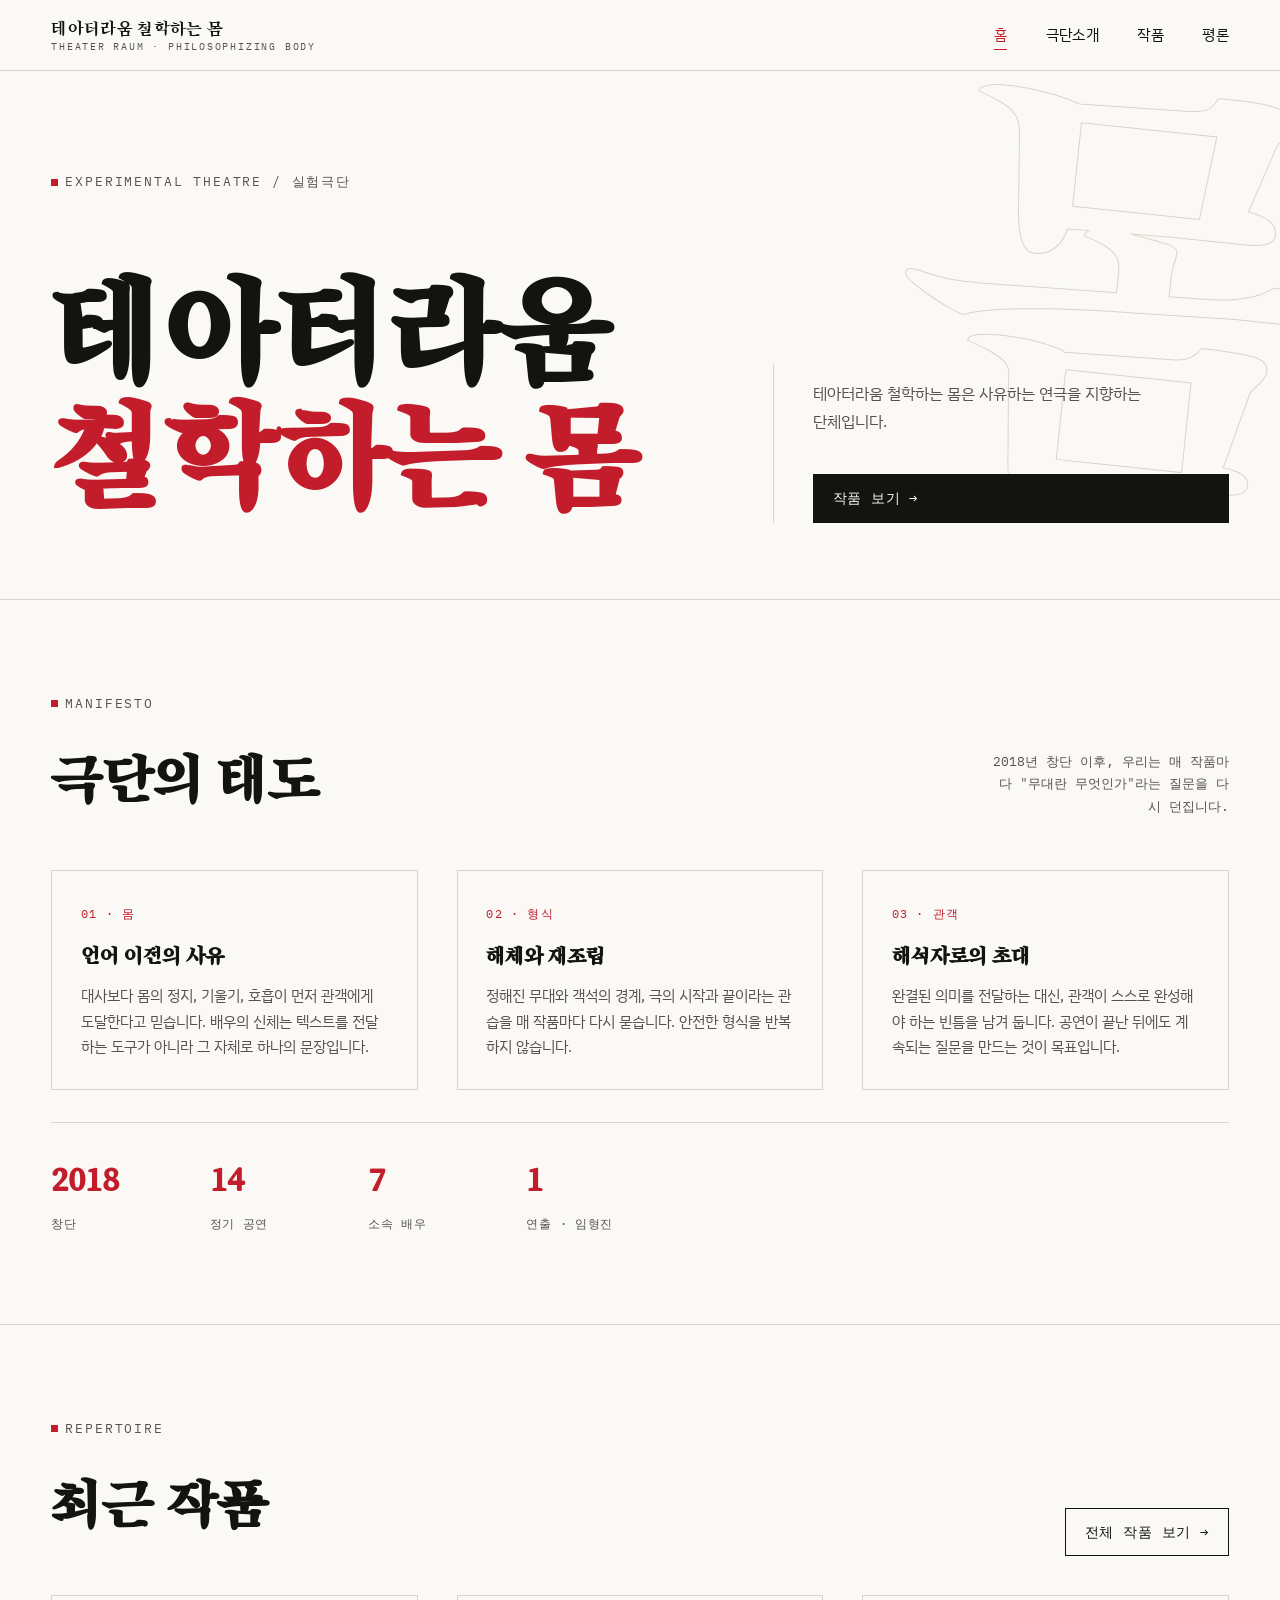
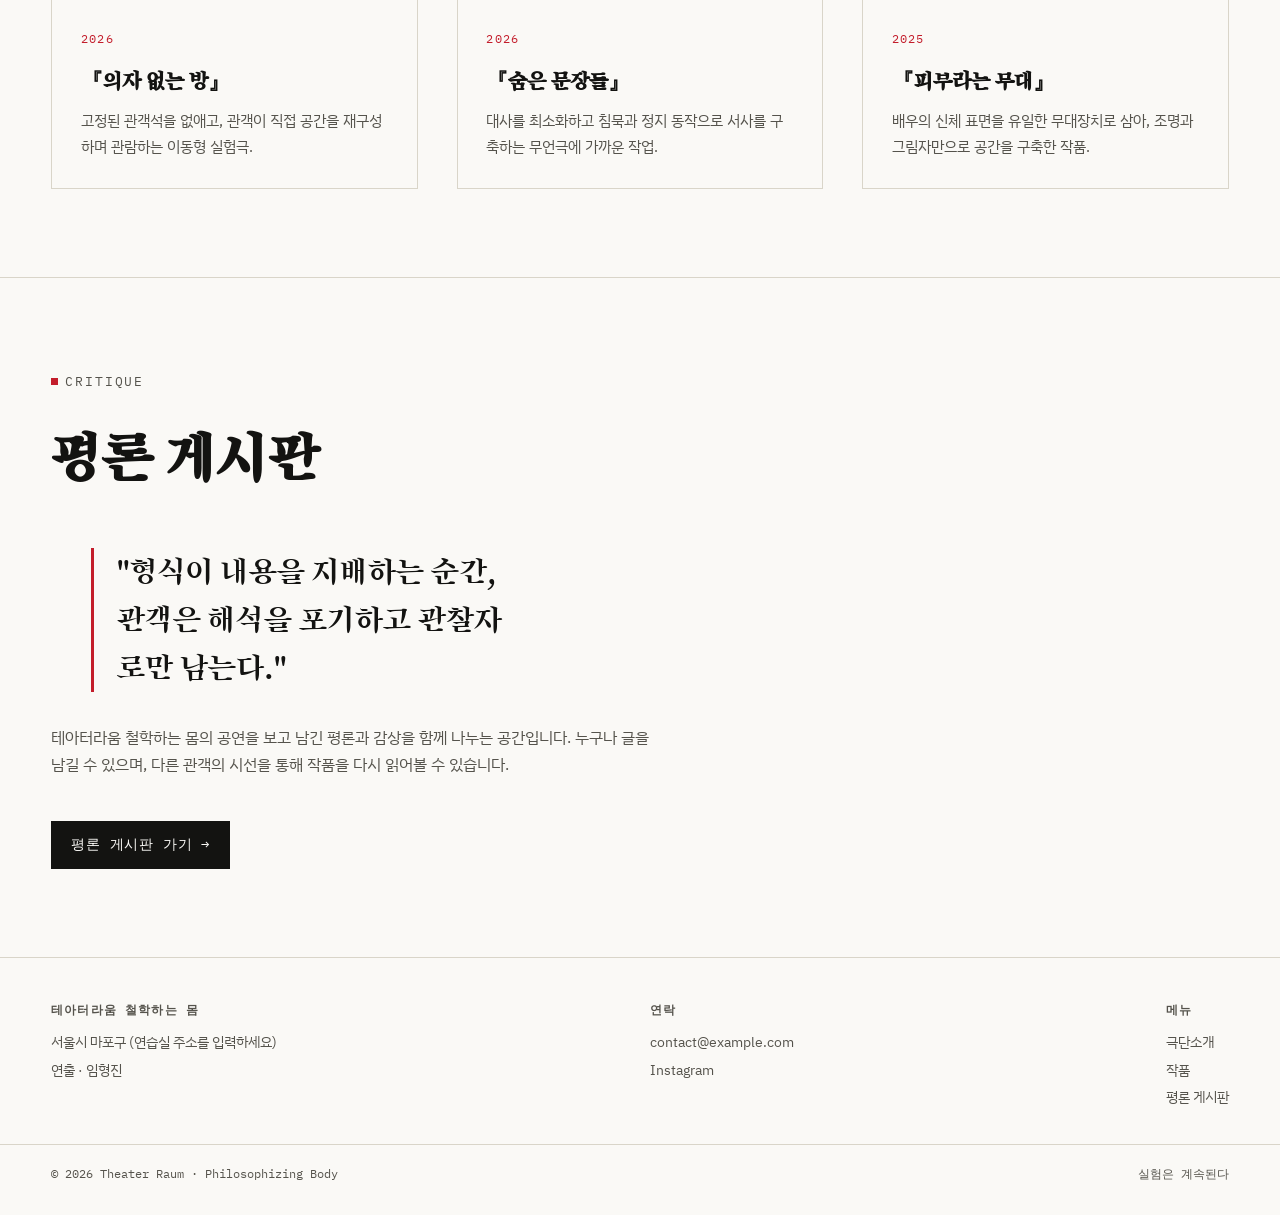
==== commit 65cccf90: "Update index.html" ====
--- a/index.html
+++ b/index.html
@@ -4,7 +4,7 @@
 <meta charset="UTF-8">
 <meta name="viewport" content="width=device-width, initial-scale=1.0">
 <title>테아터라움 철학하는 몸 — 실험극단</title>
-<meta name="description" content="테아터라움 철학하는 몸은 언어 이전의 몸, 해체된 형식을 탐구하는 실험극단입니다. 연출 임형진.">
+<meta name="description" content="테아터라움 철학하는 몸은 사유하는 연극을 지향하는 단체입니다. 연출 임형진.">
 <link rel="stylesheet" href="css/style.css">
 </head>
 <body>
@@ -36,14 +36,13 @@
       <div>
         <span class="eyebrow">Experimental Theatre / 실험극단</span>
         <h1 class="hero-title">
-          철학하는 몸,<br>
-          <span class="line2">언어보다 먼저 서 있다</span>
+          테아터라움<br>
+          <span class="line2">철학하는 몸</span>
         </h1>
       </div>
       <div class="hero-side">
         <p class="hero-manifesto">
-          테아터라움 철학하는 몸은 대사가 아니라 몸이 먼저 사유한다고 믿는 극단입니다.
-          형식을 해체하고 재조립하며, 관객을 관찰자가 아닌 해석자로 무대 위에 초대합니다.
+          테아터라움 철학하는 몸은 사유하는 연극을 지향하는 단체입니다.
         </p>
         <a href="works.html" class="btn">작품 보기 →</a>
       </div>
--- a/css/style.css
+++ b/css/style.css
@@ -0,0 +1,569 @@
+/* ==========================================================================
+   테아터라움 철학하는 몸 — 실험극단 홈페이지
+   Design tokens
+   ========================================================================== */
+
+@import url('https://fonts.googleapis.com/css2?family=Song+Myung&family=IBM+Plex+Sans+KR:wght@300;400;500;600;700&family=IBM+Plex+Mono:wght@400;500&display=swap');
+
+:root{
+  /* color */
+  --bg:        #faf9f6;   /* 종이 같은 오프화이트 */
+  --bg-soft:   #f2f0ea;
+  --ink:       #131311;   /* 거의 검정 */
+  --ink-soft:  #55534c;
+  --line:      #d9d5c9;   /* 헤어라인 */
+  --red:       #c31d2b;   /* 낙관(도장) 레드 — 유일한 액센트 */
+  --red-soft:  #c31d2b1a;
+
+  /* type */
+  --f-display: 'Song Myung', serif;
+  --f-body:    'IBM Plex Sans KR', sans-serif;
+  --f-mono:    'IBM Plex Mono', monospace;
+
+  --text-hero: clamp(3.2rem, 10vw, 8rem);
+  --text-h1:   clamp(2.1rem, 5vw, 3.6rem);
+  --text-h2:   clamp(1.4rem, 3vw, 2.1rem);
+  --text-h3:   clamp(1.1rem, 2vw, 1.4rem);
+  --text-body: 1.02rem;
+  --text-small:0.82rem;
+
+  --gap: clamp(1.2rem, 3vw, 2.4rem);
+  --maxw: 1280px;
+}
+
+*{ box-sizing:border-box; }
+html{ scroll-behavior:smooth; }
+
+body{
+  margin:0;
+  background:var(--bg);
+  color:var(--ink);
+  font-family:var(--f-body);
+  font-size:var(--text-body);
+  line-height:1.7;
+  -webkit-font-smoothing:antialiased;
+}
+
+img{ max-width:100%; display:block; }
+a{ color:inherit; text-decoration:none; }
+
+::selection{ background:var(--red); color:var(--bg); }
+
+/* focus visibility */
+a:focus-visible, button:focus-visible, input:focus-visible, textarea:focus-visible, select:focus-visible{
+  outline:2px solid var(--red);
+  outline-offset:3px;
+}
+
+@media (prefers-reduced-motion: reduce){
+  *{ animation-duration:0.01ms !important; animation-iteration-count:1 !important; transition-duration:0.01ms !important; scroll-behavior:auto !important; }
+}
+
+.wrap{
+  max-width:var(--maxw);
+  margin:0 auto;
+  padding:0 clamp(1.2rem, 4vw, 3.2rem);
+}
+
+/* ==========================================================================
+   배경 워터마크 — "몸" 모티프
+   극단명의 핵심어 "몸"을 각 페이지마다 다른 위치·각도로 배치해
+   반복되지만 매번 다르게 등장하는 신체의 존재감을 표현
+   ========================================================================== */
+.body-mark{
+  position:absolute;
+  font-family:var(--f-display);
+  color:transparent;
+  -webkit-text-stroke:1px var(--line);
+  font-size:clamp(14rem, 40vw, 34rem);
+  line-height:1;
+  user-select:none;
+  pointer-events:none;
+  z-index:0;
+  font-weight:400;
+}
+
+/* ==========================================================================
+   상단 고정 라벨 (실 스탬프처럼)
+   ========================================================================== */
+.eyebrow{
+  display:inline-flex;
+  align-items:center;
+  gap:.55em;
+  font-family:var(--f-mono);
+  font-size:var(--text-small);
+  letter-spacing:.14em;
+  text-transform:uppercase;
+  color:var(--ink-soft);
+}
+.eyebrow::before{
+  content:"";
+  width:7px; height:7px;
+  background:var(--red);
+  display:inline-block;
+}
+
+/* ==========================================================================
+   헤더 / 내비게이션
+   ========================================================================== */
+.site-header{
+  position:relative;
+  z-index:10;
+  border-bottom:1px solid var(--line);
+  background:var(--bg);
+}
+.site-header .wrap{
+  display:flex;
+  align-items:center;
+  justify-content:space-between;
+  padding-top:1.1rem;
+  padding-bottom:1.1rem;
+  gap:1rem;
+}
+.wordmark{
+  display:flex;
+  flex-direction:column;
+  line-height:1.15;
+}
+.wordmark .kr{
+  font-family:var(--f-display);
+  font-size:1.15rem;
+  letter-spacing:.02em;
+}
+.wordmark .en{
+  font-family:var(--f-mono);
+  font-size:.62rem;
+  letter-spacing:.18em;
+  color:var(--ink-soft);
+  text-transform:uppercase;
+  margin-top:.15rem;
+}
+
+.nav-toggle{
+  display:none;
+  background:none;
+  border:1px solid var(--ink);
+  width:40px; height:40px;
+  cursor:pointer;
+  align-items:center;
+  justify-content:center;
+}
+.nav-toggle span, .nav-toggle span::before, .nav-toggle span::after{
+  content:"";
+  display:block;
+  width:18px; height:1px;
+  background:var(--ink);
+  position:relative;
+}
+.nav-toggle span::before{ position:absolute; top:-6px; }
+.nav-toggle span::after{ position:absolute; top:6px; }
+
+.main-nav ul{
+  list-style:none;
+  display:flex;
+  gap:clamp(1.2rem, 3vw, 2.4rem);
+  margin:0; padding:0;
+}
+.main-nav a{
+  position:relative;
+  font-size:.92rem;
+  letter-spacing:.02em;
+  padding-bottom:.3rem;
+}
+.main-nav a::after{
+  content:"";
+  position:absolute; left:0; right:100%; bottom:0;
+  height:1px; background:var(--red);
+  transition:right .25s ease;
+}
+.main-nav a:hover::after,
+.main-nav a[aria-current="page"]::after{ right:0; }
+.main-nav a[aria-current="page"]{ color:var(--red); }
+
+@media (max-width: 760px){
+  .nav-toggle{ display:flex; }
+  .main-nav{
+    position:fixed; inset:0 0 0 auto;
+    width:min(78vw,320px);
+    height:100%;
+    background:var(--bg);
+    border-left:1px solid var(--line);
+    transform:translateX(100%);
+    transition:transform .35s ease;
+    z-index:20;
+    padding:5rem 2rem 2rem;
+  }
+  .main-nav.open{ transform:translateX(0); }
+  .main-nav ul{ flex-direction:column; gap:1.6rem; }
+  .main-nav a{ font-size:1.2rem; }
+  .nav-backdrop{
+    position:fixed; inset:0; background:rgba(19,19,17,.35);
+    opacity:0; pointer-events:none; transition:opacity .3s ease; z-index:15;
+  }
+  .nav-backdrop.open{ opacity:1; pointer-events:auto; }
+}
+
+/* ==========================================================================
+   히어로
+   ========================================================================== */
+.hero{
+  position:relative;
+  overflow:hidden;
+  padding:clamp(3rem,8vw,6rem) 0 clamp(3rem,6vw,5rem);
+  border-bottom:1px solid var(--line);
+}
+.hero .body-mark{ top:-6%; right:-6%; transform:rotate(6deg); }
+
+.hero-grid{
+  position:relative;
+  z-index:1;
+  display:grid;
+  grid-template-columns: 1.5fr 1fr;
+  gap:var(--gap);
+  align-items:end;
+}
+.hero-title{
+  font-family:var(--f-display);
+  font-size:var(--text-hero);
+  line-height:.98;
+  margin:.6em 0 0;
+  letter-spacing:-.01em;
+}
+.hero-title .line2{ display:block; color:var(--red); }
+
+.hero-side{
+  border-left:1px solid var(--line);
+  padding-left:var(--gap);
+  display:flex;
+  flex-direction:column;
+  gap:1.4rem;
+}
+.hero-manifesto{
+  font-size:1.02rem;
+  color:var(--ink-soft);
+  max-width:34ch;
+}
+.hero-vertical{
+  writing-mode:vertical-rl;
+  text-orientation:mixed;
+  font-family:var(--f-display);
+  font-size:1rem;
+  letter-spacing:.28em;
+  color:var(--ink-soft);
+  height:9rem;
+  border-left:1px solid var(--line);
+  padding-left:1rem;
+}
+
+@media (max-width:820px){
+  .hero-grid{ grid-template-columns:1fr; }
+  .hero-side{ border-left:none; padding-left:0; border-top:1px solid var(--line); padding-top:1.4rem; }
+}
+
+/* ==========================================================================
+   섹션 공통
+   ========================================================================== */
+section{ position:relative; }
+.section{
+  padding:clamp(3rem,7vw,5.5rem) 0;
+  border-bottom:1px solid var(--line);
+}
+.section:last-of-type{ border-bottom:none; }
+.section-head{
+  display:flex;
+  justify-content:space-between;
+  align-items:flex-end;
+  gap:1.5rem;
+  margin-bottom:2.4rem;
+  flex-wrap:wrap;
+}
+.section-head h2{
+  font-family:var(--f-display);
+  font-size:var(--text-h1);
+  margin:.3em 0 0;
+}
+.section-note{
+  font-family:var(--f-mono);
+  font-size:var(--text-small);
+  color:var(--ink-soft);
+  max-width:30ch;
+  text-align:right;
+}
+@media (max-width:640px){ .section-note{ text-align:left; } }
+
+.reveal{
+  opacity:0;
+  transform:translateY(18px);
+  transition:opacity .7s ease, transform .7s ease;
+}
+.reveal.in{ opacity:1; transform:translateY(0); }
+
+/* ==========================================================================
+   카드 / 리스트류
+   ========================================================================== */
+.grid-2{ display:grid; grid-template-columns:1fr 1fr; gap:var(--gap); }
+.grid-3{ display:grid; grid-template-columns:repeat(3,1fr); gap:var(--gap); }
+@media (max-width:900px){ .grid-3{ grid-template-columns:1fr 1fr; } }
+@media (max-width:640px){ .grid-2, .grid-3{ grid-template-columns:1fr; } }
+
+.card{
+  border:1px solid var(--line);
+  padding:1.8rem;
+  background:var(--bg);
+  position:relative;
+}
+.card .num{
+  font-family:var(--f-mono);
+  font-size:.75rem;
+  color:var(--red);
+  letter-spacing:.1em;
+}
+.card h3{
+  font-family:var(--f-display);
+  font-size:var(--text-h3);
+  margin:.6rem 0 .5rem;
+}
+.card p{ color:var(--ink-soft); font-size:.95rem; margin:0; }
+
+.stat-row{
+  display:flex;
+  gap:var(--gap);
+  flex-wrap:wrap;
+  border-top:1px solid var(--line);
+  padding-top:1.6rem;
+  margin-top:2rem;
+}
+.stat{ min-width:120px; }
+.stat b{
+  display:block;
+  font-family:var(--f-display);
+  font-size:2.2rem;
+  color:var(--red);
+}
+.stat span{
+  font-family:var(--f-mono);
+  font-size:.75rem;
+  color:var(--ink-soft);
+  letter-spacing:.06em;
+}
+
+/* 인용/성명 */
+.manifesto-quote{
+  font-family:var(--f-display);
+  font-size:clamp(1.4rem,3vw,2rem);
+  line-height:1.5;
+  max-width:26ch;
+  border-left:3px solid var(--red);
+  padding-left:1.4rem;
+}
+
+/* 배우 프로필 */
+.people{
+  display:grid;
+  grid-template-columns:repeat(auto-fill,minmax(220px,1fr));
+  gap:var(--gap);
+}
+.person{
+  border-top:1px solid var(--ink);
+  padding-top:1.2rem;
+}
+.person .role{
+  font-family:var(--f-mono);
+  font-size:.72rem;
+  letter-spacing:.12em;
+  color:var(--red);
+  text-transform:uppercase;
+}
+.person h3{
+  font-family:var(--f-display);
+  font-size:1.5rem;
+  margin:.4rem 0 .5rem;
+}
+.person p{ color:var(--ink-soft); font-size:.9rem; margin:0; }
+
+/* ==========================================================================
+   버튼 / 폼
+   ========================================================================== */
+.btn{
+  display:inline-flex;
+  align-items:center;
+  gap:.6em;
+  font-family:var(--f-mono);
+  font-size:.85rem;
+  letter-spacing:.06em;
+  padding:.85em 1.4em;
+  border:1px solid var(--ink);
+  background:var(--ink);
+  color:var(--bg);
+  cursor:pointer;
+  transition:background .2s ease, color .2s ease, border-color .2s ease;
+}
+.btn:hover{ background:var(--red); border-color:var(--red); }
+.btn.ghost{ background:transparent; color:var(--ink); }
+.btn.ghost:hover{ background:var(--ink); color:var(--bg); border-color:var(--ink); }
+
+label{
+  display:block;
+  font-family:var(--f-mono);
+  font-size:.75rem;
+  letter-spacing:.08em;
+  text-transform:uppercase;
+  color:var(--ink-soft);
+  margin-bottom:.4rem;
+}
+input, textarea, select{
+  width:100%;
+  font-family:var(--f-body);
+  font-size:.98rem;
+  padding:.75em .8em;
+  border:1px solid var(--line);
+  background:var(--bg);
+  color:var(--ink);
+}
+input:focus, textarea:focus, select:focus{ border-color:var(--ink); }
+textarea{ resize:vertical; min-height:130px; }
+.field{ margin-bottom:1.3rem; }
+.field-row{ display:grid; grid-template-columns:1fr 1fr; gap:1.2rem; }
+@media (max-width:600px){ .field-row{ grid-template-columns:1fr; } }
+
+/* ==========================================================================
+   게시판 (연극 평론)
+   ========================================================================== */
+.board-notice{
+  display:flex;
+  gap:.9rem;
+  align-items:flex-start;
+  border:1px dashed var(--line);
+  background:var(--bg-soft);
+  padding:1rem 1.2rem;
+  font-size:.86rem;
+  color:var(--ink-soft);
+  margin-bottom:2.4rem;
+}
+.board-notice strong{ color:var(--ink); }
+
+.board-toolbar{
+  display:flex;
+  justify-content:space-between;
+  align-items:center;
+  gap:1rem;
+  flex-wrap:wrap;
+  margin-bottom:1.6rem;
+}
+.board-count{
+  font-family:var(--f-mono);
+  font-size:.8rem;
+  color:var(--ink-soft);
+}
+.board-search{ max-width:260px; }
+
+.post-list{ list-style:none; margin:0; padding:0; border-top:1px solid var(--ink); }
+.post-item{
+  border-bottom:1px solid var(--line);
+  padding:1.4rem 0;
+  cursor:pointer;
+}
+.post-item .row1{
+  display:flex;
+  justify-content:space-between;
+  gap:1rem;
+  align-items:baseline;
+  flex-wrap:wrap;
+}
+.post-item h3{
+  font-family:var(--f-display);
+  font-size:1.3rem;
+  margin:0;
+}
+.post-item .meta{
+  font-family:var(--f-mono);
+  font-size:.72rem;
+  color:var(--ink-soft);
+  letter-spacing:.05em;
+  white-space:nowrap;
+}
+.post-item .excerpt{
+  color:var(--ink-soft);
+  font-size:.92rem;
+  margin:.6rem 0 0;
+  max-width:70ch;
+}
+.post-item .tag{
+  display:inline-block;
+  font-family:var(--f-mono);
+  font-size:.68rem;
+  letter-spacing:.06em;
+  color:var(--red);
+  border:1px solid var(--red);
+  padding:.15em .6em;
+  margin-top:.7rem;
+}
+.post-item .stars{ letter-spacing:.12em; color:var(--red); font-size:.8rem; margin-left:.6rem; }
+
+.post-full{
+  border:1px solid var(--ink);
+  padding:2rem;
+  margin-bottom:2rem;
+  display:none;
+  position:relative;
+}
+.post-full.open{ display:block; }
+.post-full .close{
+  position:absolute; top:1rem; right:1rem;
+  background:none; border:none; cursor:pointer;
+  font-family:var(--f-mono); font-size:.8rem; color:var(--ink-soft);
+}
+.post-full h3{ font-family:var(--f-display); font-size:1.7rem; margin:.4rem 0 .8rem; padding-right:3rem; }
+.post-full .meta{ font-family:var(--f-mono); font-size:.75rem; color:var(--ink-soft); }
+.post-full .body-text{ margin-top:1.2rem; white-space:pre-wrap; line-height:1.9; }
+.post-full .del-btn{ margin-top:1.6rem; }
+
+.empty-state{
+  padding:3rem 0;
+  text-align:center;
+  color:var(--ink-soft);
+  font-family:var(--f-mono);
+  font-size:.85rem;
+}
+
+.write-panel{
+  border:1px solid var(--ink);
+  padding:2rem;
+  margin-top:3rem;
+}
+.write-panel .section-head h2{ font-size:var(--text-h2); }
+
+/* ==========================================================================
+   푸터
+   ========================================================================== */
+.site-footer{
+  border-top:1px solid var(--line);
+  padding:2.6rem 0 2rem;
+}
+.site-footer .wrap{
+  display:flex;
+  justify-content:space-between;
+  gap:2rem;
+  flex-wrap:wrap;
+}
+.foot-block h4{
+  font-family:var(--f-mono);
+  font-size:.72rem;
+  letter-spacing:.1em;
+  text-transform:uppercase;
+  color:var(--ink-soft);
+  margin:0 0 .7rem;
+}
+.foot-block p, .foot-block a{ font-size:.88rem; margin:.2rem 0; display:block; color:var(--ink-soft); }
+.foot-block a:hover{ color:var(--red); }
+.foot-bottom{
+  border-top:1px solid var(--line);
+  margin-top:2rem;
+  padding-top:1.2rem;
+}
+.foot-bottom .wrap{
+  justify-content:space-between;
+  font-family:var(--f-mono);
+  font-size:.72rem;
+  color:var(--ink-soft);
+}
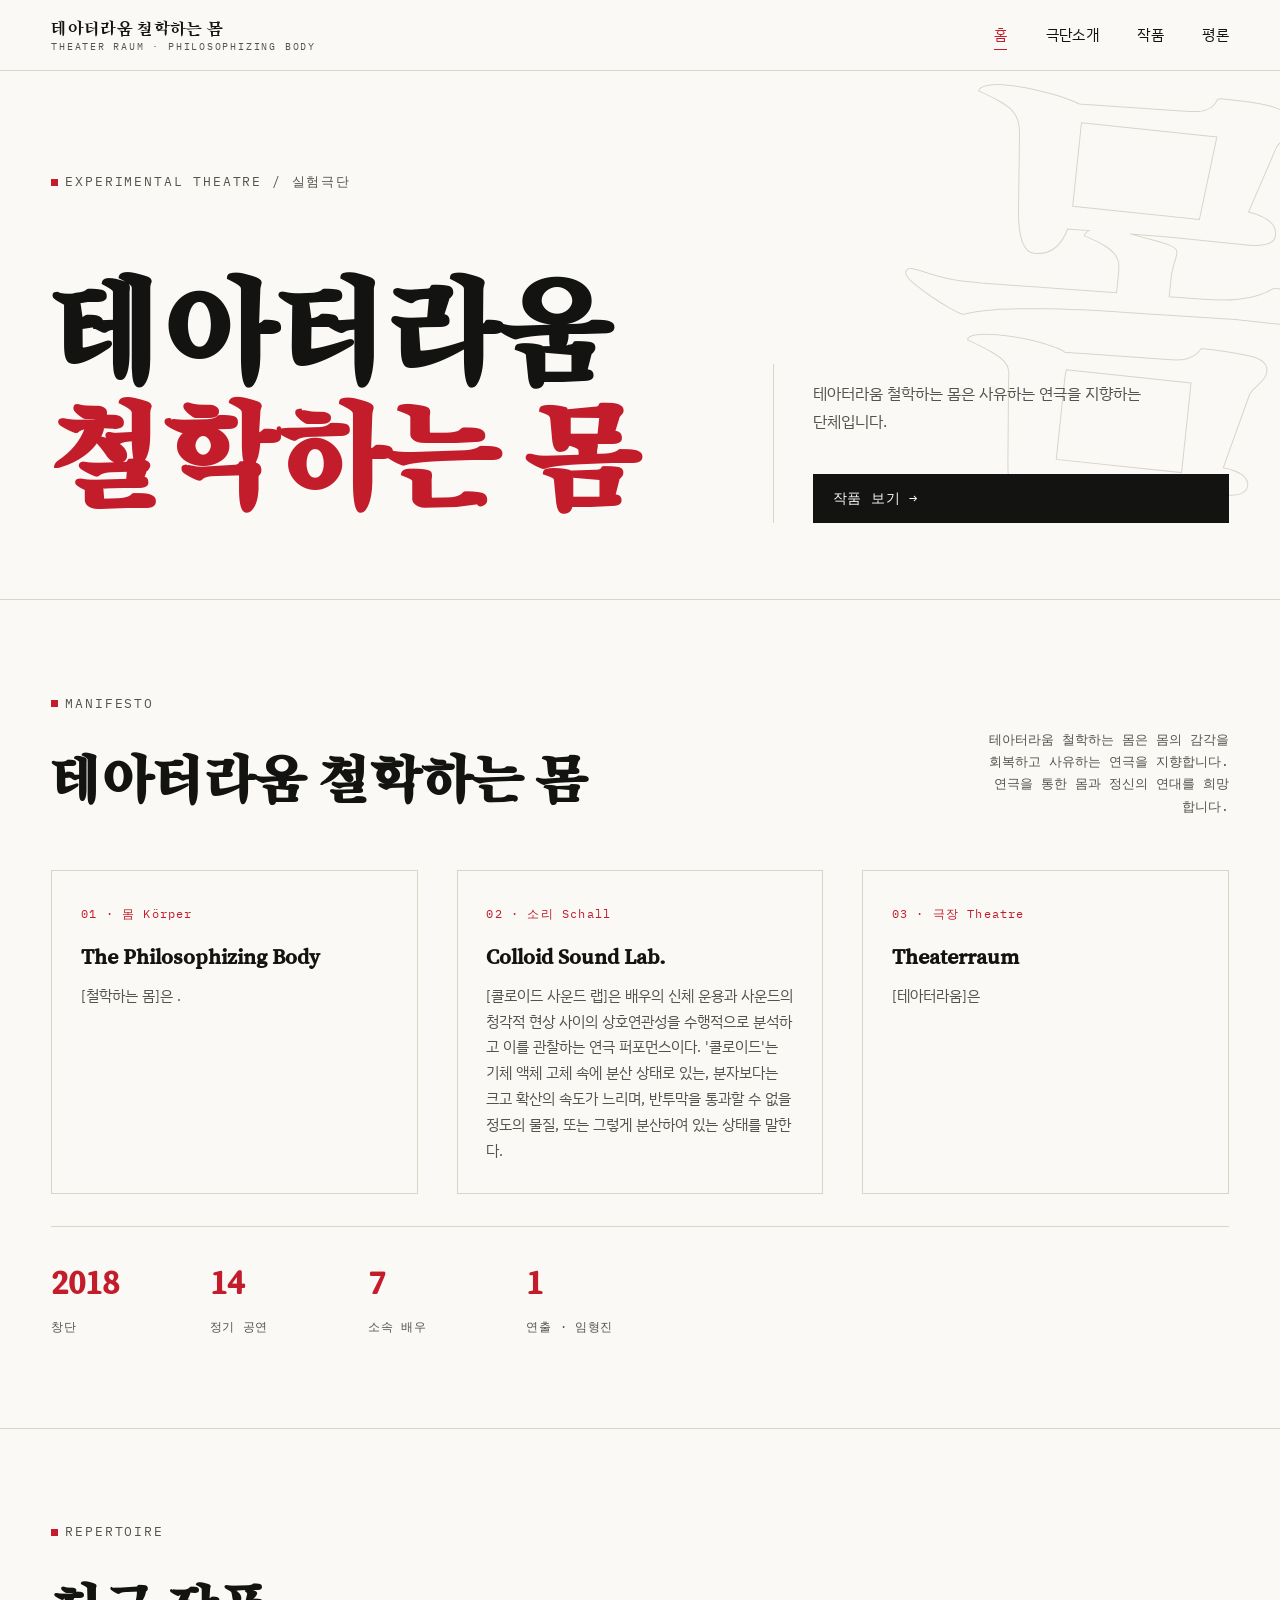
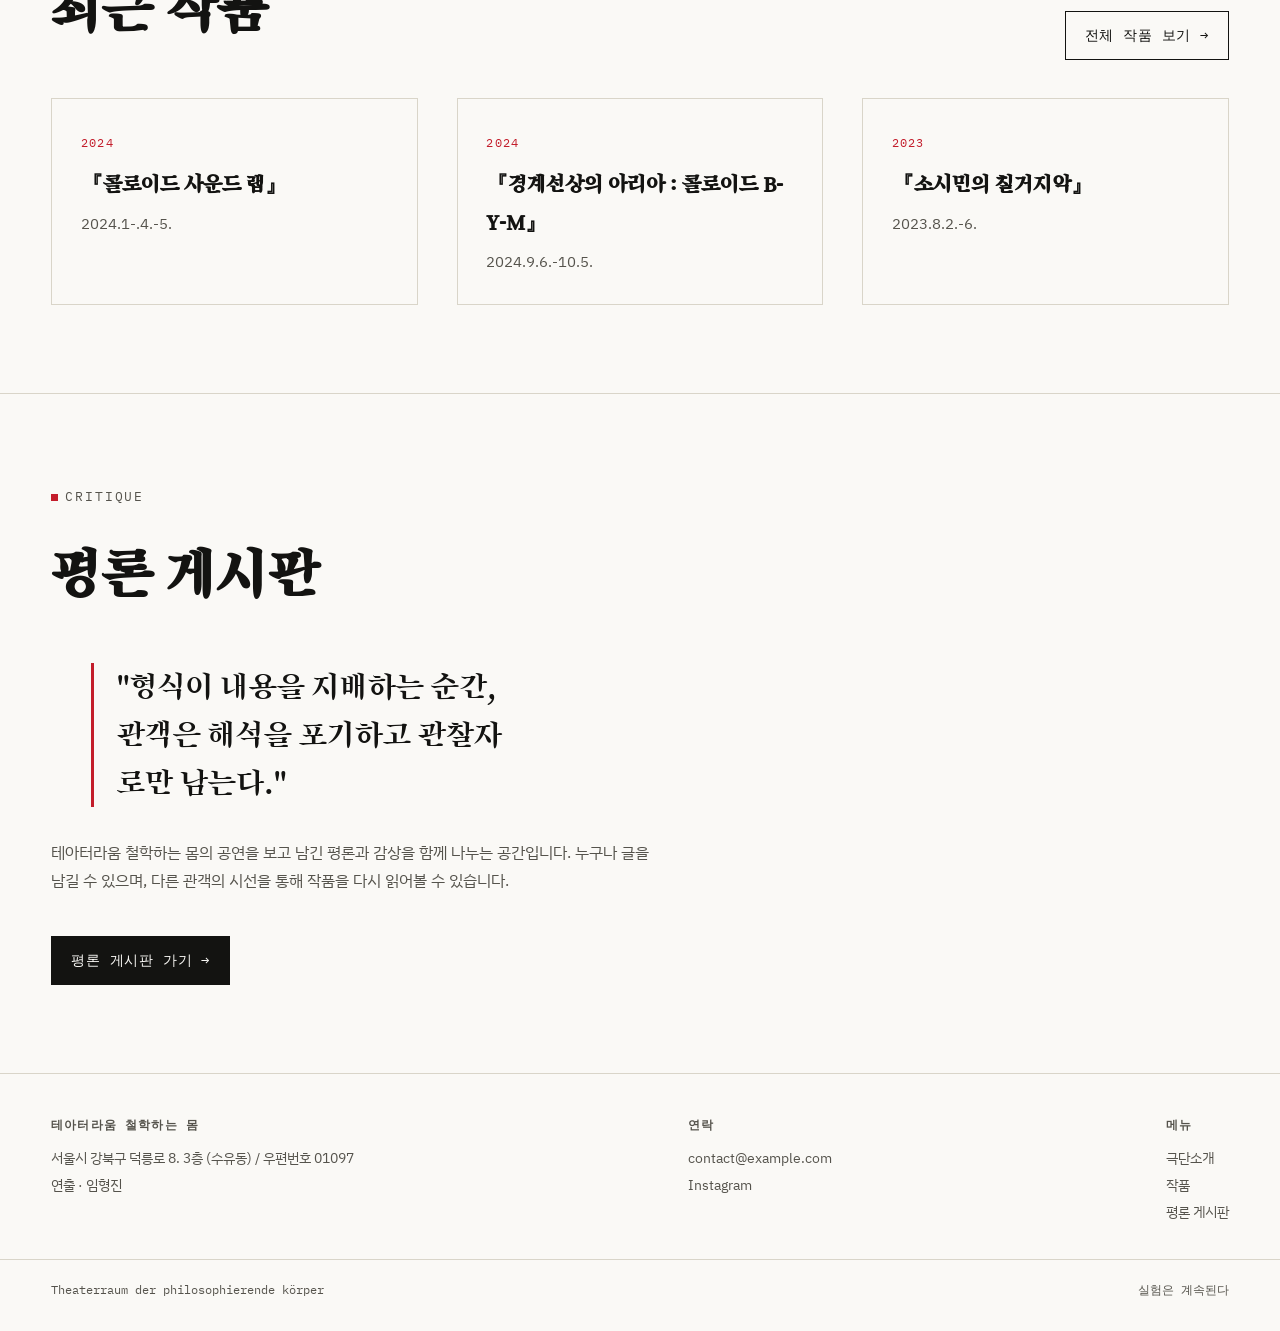
==== commit cfe8d9c7: "Update index.html" ====
--- a/index.html
+++ b/index.html
@@ -54,26 +54,26 @@
       <div class="section-head">
         <div>
           <span class="eyebrow">Manifesto</span>
-          <h2>극단의 태도</h2>
+          <h2>테아터라움 철학하는 몸</h2>
         </div>
-        <p class="section-note">2018년 창단 이후, 우리는 매 작품마다 "무대란 무엇인가"라는 질문을 다시 던집니다.</p>
+        <p class="section-note">테아터라움 철학하는 몸은 몸의 감각을 회복하고 사유하는 연극을 지향합니다. 연극을 통한 몸과 정신의 연대를 희망합니다.</p>
       </div>
 
       <div class="grid-3">
         <div class="card">
-          <span class="num">01 · 몸</span>
-          <h3>언어 이전의 사유</h3>
-          <p>대사보다 몸의 정지, 기울기, 호흡이 먼저 관객에게 도달한다고 믿습니다. 배우의 신체는 텍스트를 전달하는 도구가 아니라 그 자체로 하나의 문장입니다.</p>
+          <span class="num">01 · 몸 Körper</span>
+          <h3>The Philosophizing Body </h3>
+          <p>[철학하는 몸]은 .</p>
         </div>
         <div class="card">
-          <span class="num">02 · 형식</span>
-          <h3>해체와 재조립</h3>
-          <p>정해진 무대와 객석의 경계, 극의 시작과 끝이라는 관습을 매 작품마다 다시 묻습니다. 안전한 형식을 반복하지 않습니다.</p>
+          <span class="num">02 · 소리 Schall </span>
+          <h3>Colloid Sound Lab.</h3>
+          <p>[콜로이드 사운드 랩]은 배우의 신체 운용과 사운드의 청각적 현상 사이의 상호연관성을 수행적으로 분석하고 이를 관찰하는 연극 퍼포먼스이다. '콜로이드'는 기체 액체 고체 속에 분산 상태로 있는, 분자보다는 크고 확산의 속도가 느리며, 반투막을 통과할 수 없을 정도의 물질, 또는 그렇게 분산하여 있는 상태를 말한다.</p>
         </div>
         <div class="card">
-          <span class="num">03 · 관객</span>
-          <h3>해석자로의 초대</h3>
-          <p>완결된 의미를 전달하는 대신, 관객이 스스로 완성해야 하는 빈틈을 남겨 둡니다. 공연이 끝난 뒤에도 계속되는 질문을 만드는 것이 목표입니다.</p>
+          <span class="num">03 · 극장 Theatre </span>
+          <h3>Theaterraum</h3>
+          <p>[테아터라움]은 </p>
         </div>
       </div>
 
@@ -97,19 +97,19 @@
       </div>
       <div class="grid-3">
         <div class="card">
-          <span class="num">2026</span>
-          <h3>『의자 없는 방』</h3>
-          <p>고정된 관객석을 없애고, 관객이 직접 공간을 재구성하며 관람하는 이동형 실험극.</p>
+          <span class="num">2024</span>
+          <h3>『콜로이드 사운드 랩』</h3>
+          <p>2024.1-.4.-5.</p>
         </div>
         <div class="card">
-          <span class="num">2026</span>
-          <h3>『숨은 문장들』</h3>
-          <p>대사를 최소화하고 침묵과 정지 동작으로 서사를 구축하는 무언극에 가까운 작업.</p>
+          <span class="num">2024</span>
+          <h3>『경계선상의 아리아 : 콜로이드 B-Y-M』</h3>
+          <p>2024.9.6.-10.5.</p>
         </div>
         <div class="card">
-          <span class="num">2025</span>
-          <h3>『피부라는 무대』</h3>
-          <p>배우의 신체 표면을 유일한 무대장치로 삼아, 조명과 그림자만으로 공간을 구축한 작품.</p>
+          <span class="num">2023</span>
+          <h3>『소시민의 칠거지악』</h3>
+          <p> 2023.8.2.-6.</p>
         </div>
       </div>
     </div>
@@ -140,7 +140,8 @@
   <div class="wrap">
     <div class="foot-block">
       <h4>테아터라움 철학하는 몸</h4>
-      <p>서울시 마포구 (연습실 주소를 입력하세요)</p>
+      <p>서울시 강북구 덕릉로 8.  3층 (수유동) / 우편번호 01097
+</p>
       <p>연출 · 임형진</p>
     </div>
     <div class="foot-block">
@@ -157,7 +158,7 @@
   </div>
   <div class="foot-bottom">
     <div class="wrap">
-      <span>© 2026 Theater Raum · Philosophizing Body</span>
+      <span>Theaterraum der philosophierende körper</span>
       <span>실험은 계속된다</span>
     </div>
   </div>
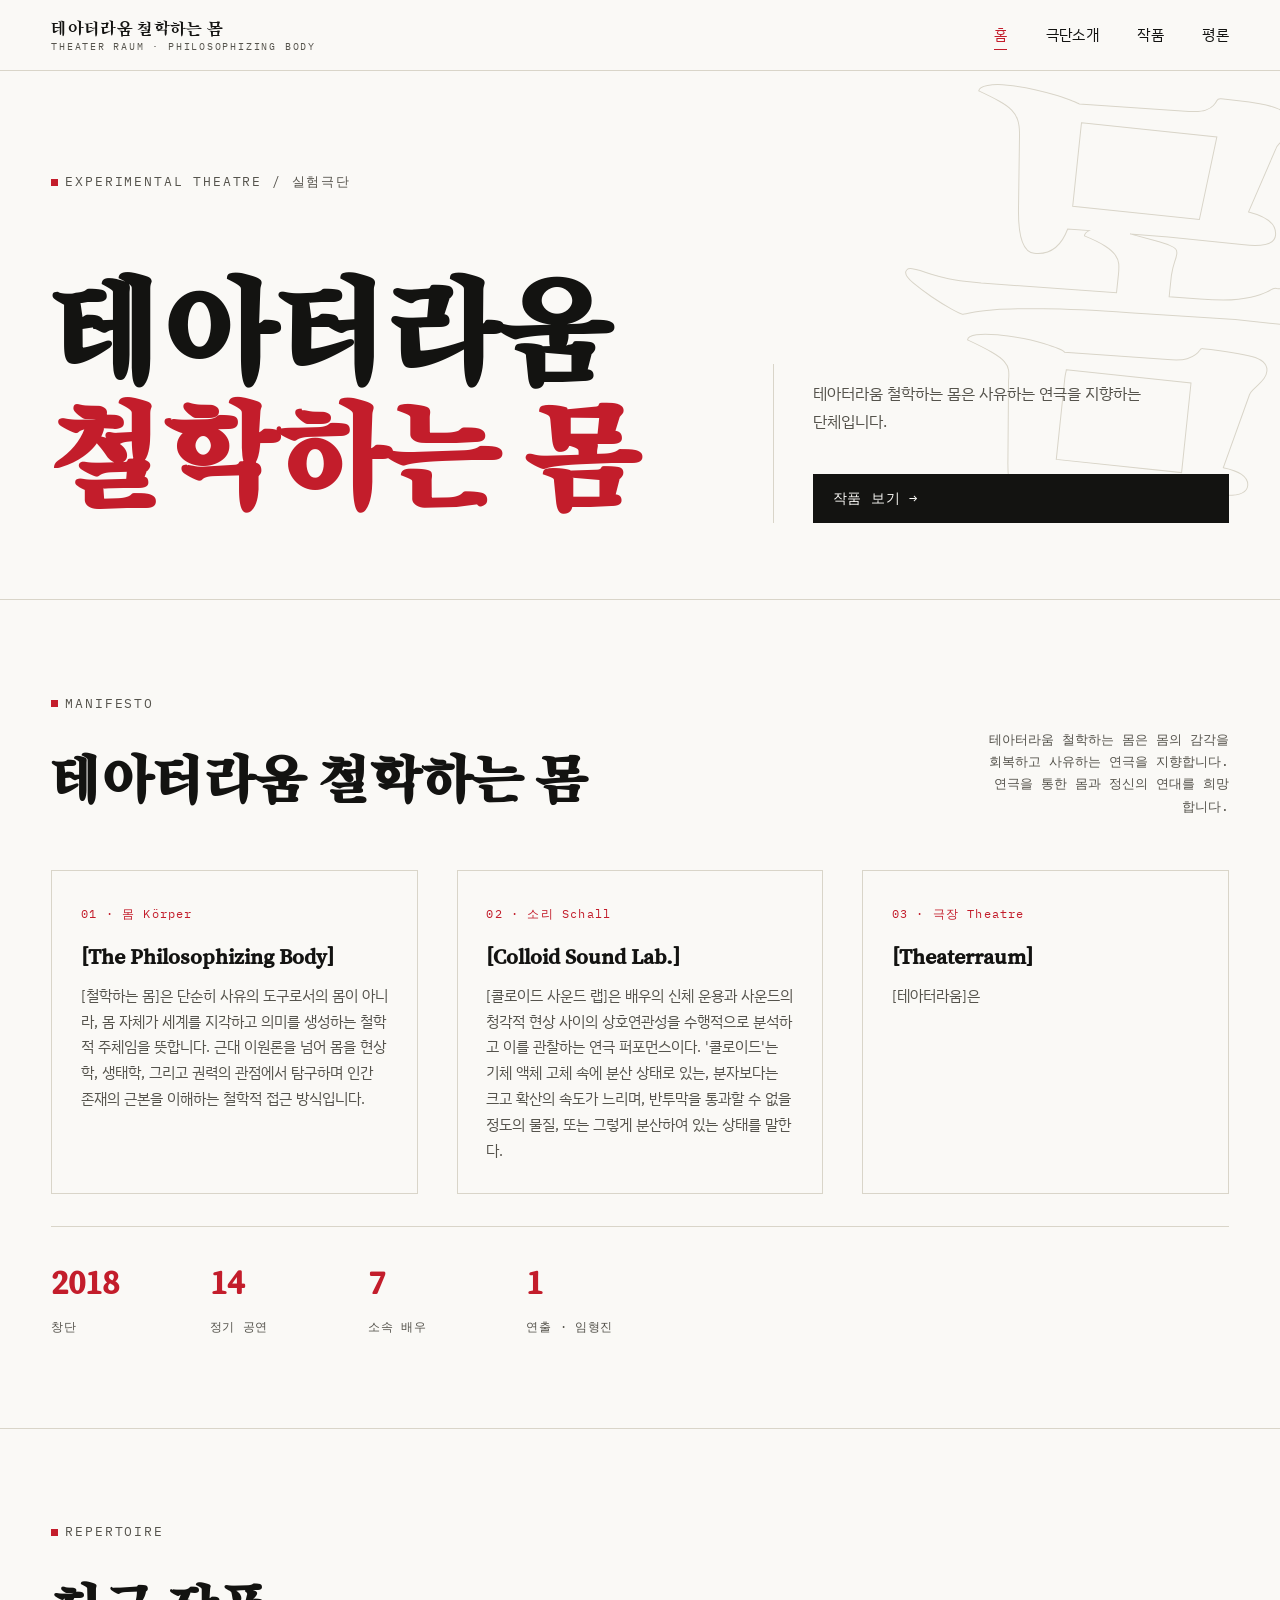
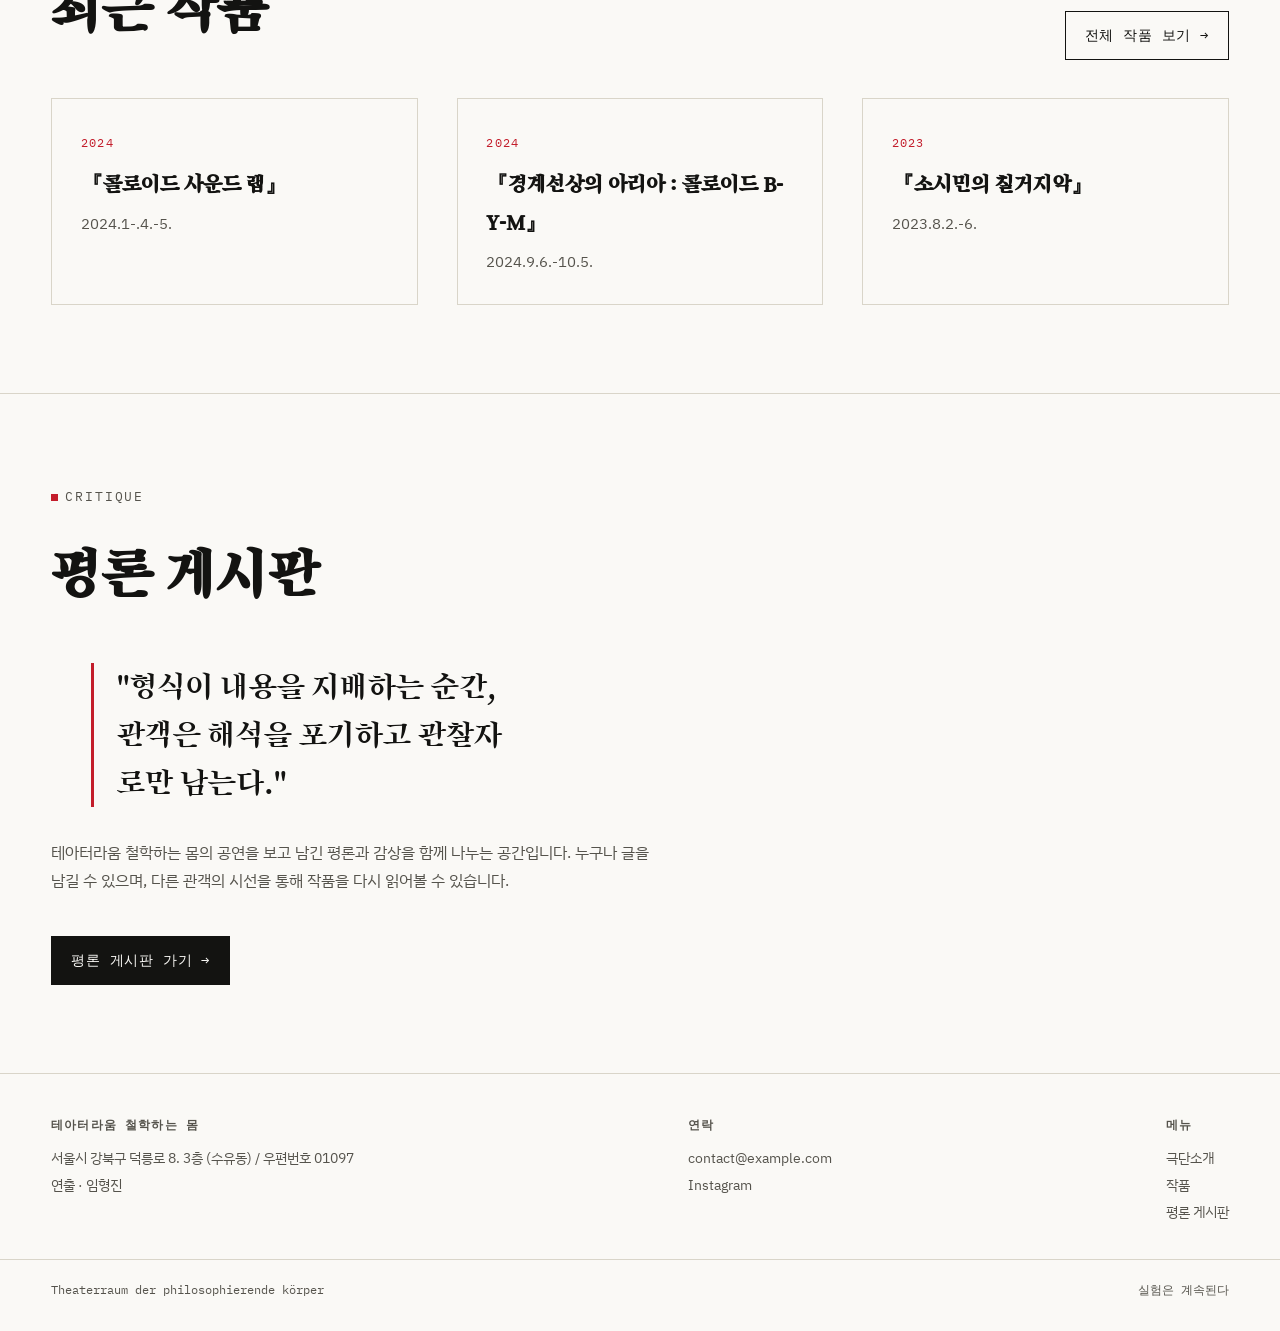
==== commit 108e1ab2: "Update index.html" ====
--- a/index.html
+++ b/index.html
@@ -62,17 +62,17 @@
       <div class="grid-3">
         <div class="card">
           <span class="num">01 · 몸 Körper</span>
-          <h3>The Philosophizing Body </h3>
-          <p>[철학하는 몸]은 .</p>
+          <h3>[The Philosophizing Body] </h3>
+          <p>[철학하는 몸]은 단순히 사유의 도구로서의 몸이 아니라, 몸 자체가 세계를 지각하고 의미를 생성하는 철학적 주체임을 뜻합니다. 근대 이원론을 넘어 몸을 현상학, 생태학, 그리고 권력의 관점에서 탐구하며 인간 존재의 근본을 이해하는 철학적 접근 방식입니다.</p>
         </div>
         <div class="card">
           <span class="num">02 · 소리 Schall </span>
-          <h3>Colloid Sound Lab.</h3>
+          <h3>[Colloid Sound Lab.]</h3>
           <p>[콜로이드 사운드 랩]은 배우의 신체 운용과 사운드의 청각적 현상 사이의 상호연관성을 수행적으로 분석하고 이를 관찰하는 연극 퍼포먼스이다. '콜로이드'는 기체 액체 고체 속에 분산 상태로 있는, 분자보다는 크고 확산의 속도가 느리며, 반투막을 통과할 수 없을 정도의 물질, 또는 그렇게 분산하여 있는 상태를 말한다.</p>
         </div>
         <div class="card">
           <span class="num">03 · 극장 Theatre </span>
-          <h3>Theaterraum</h3>
+          <h3>[Theaterraum]</h3>
           <p>[테아터라움]은 </p>
         </div>
       </div>
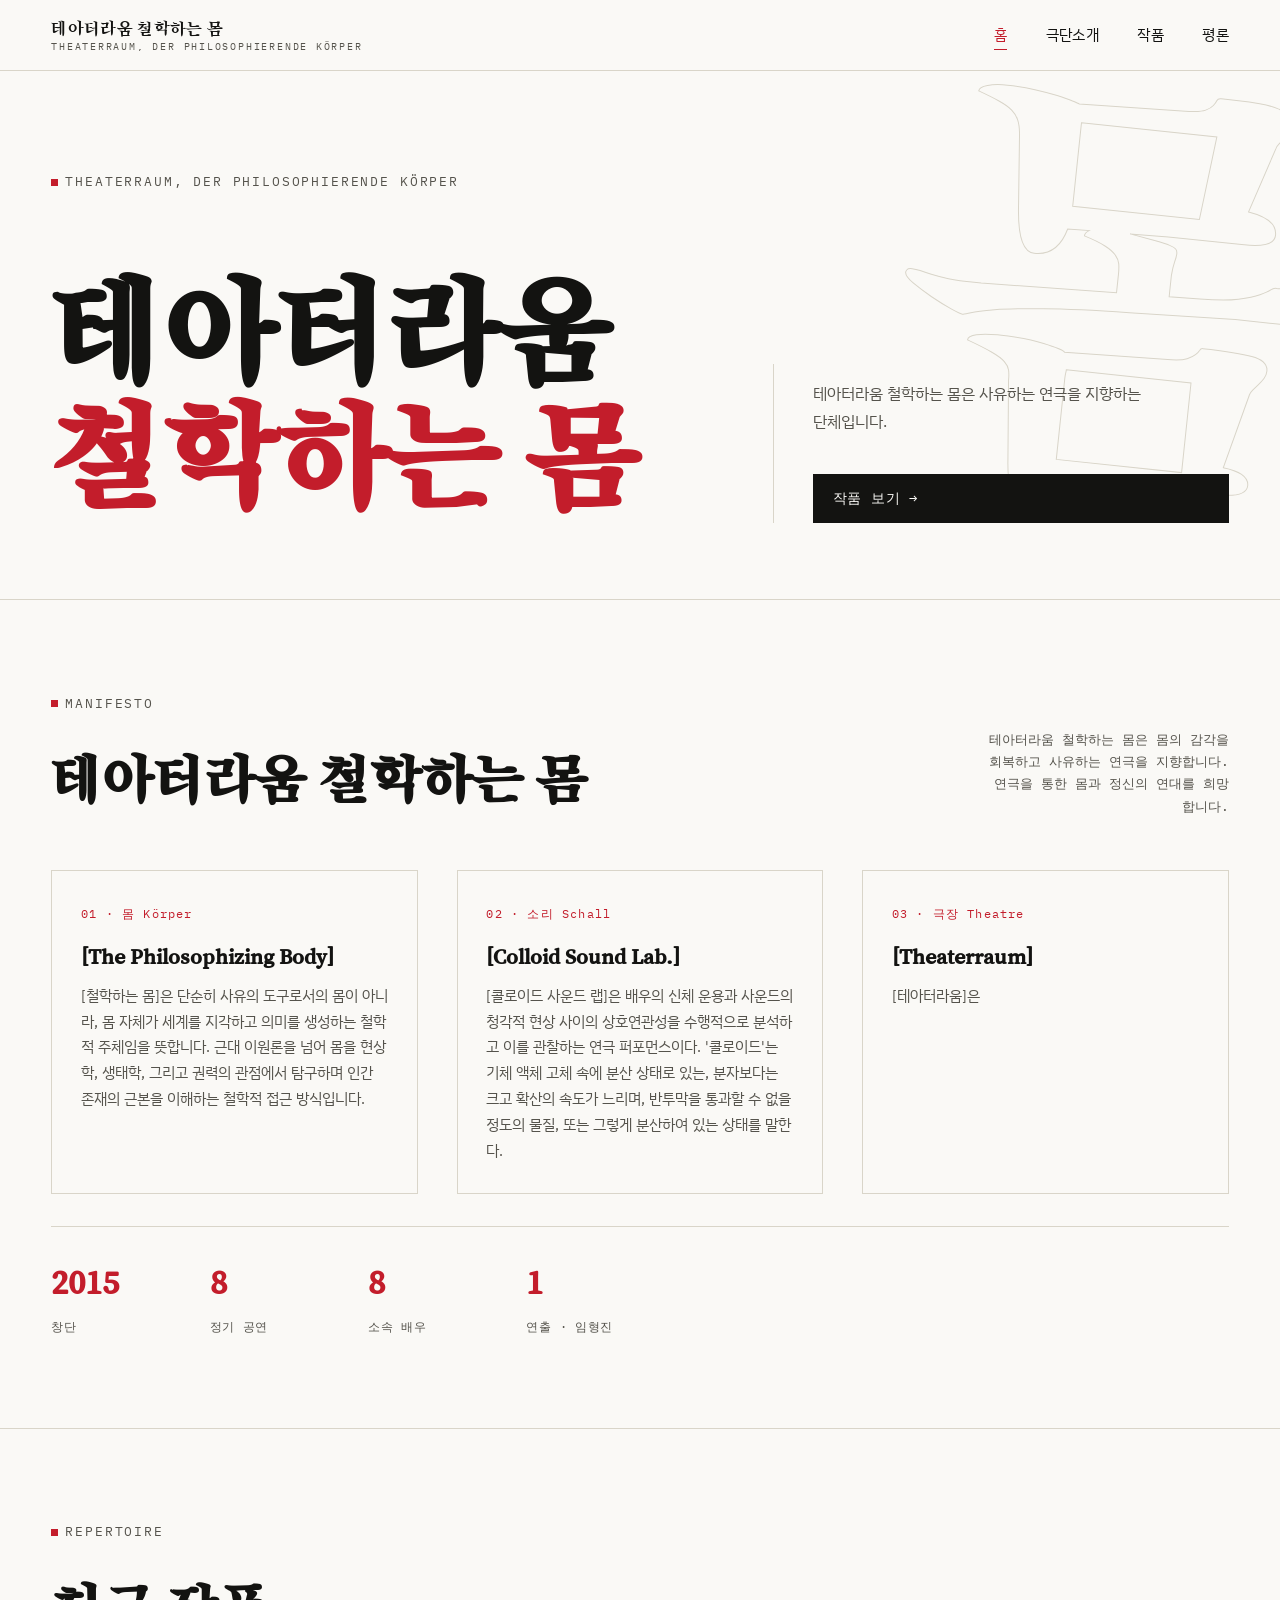
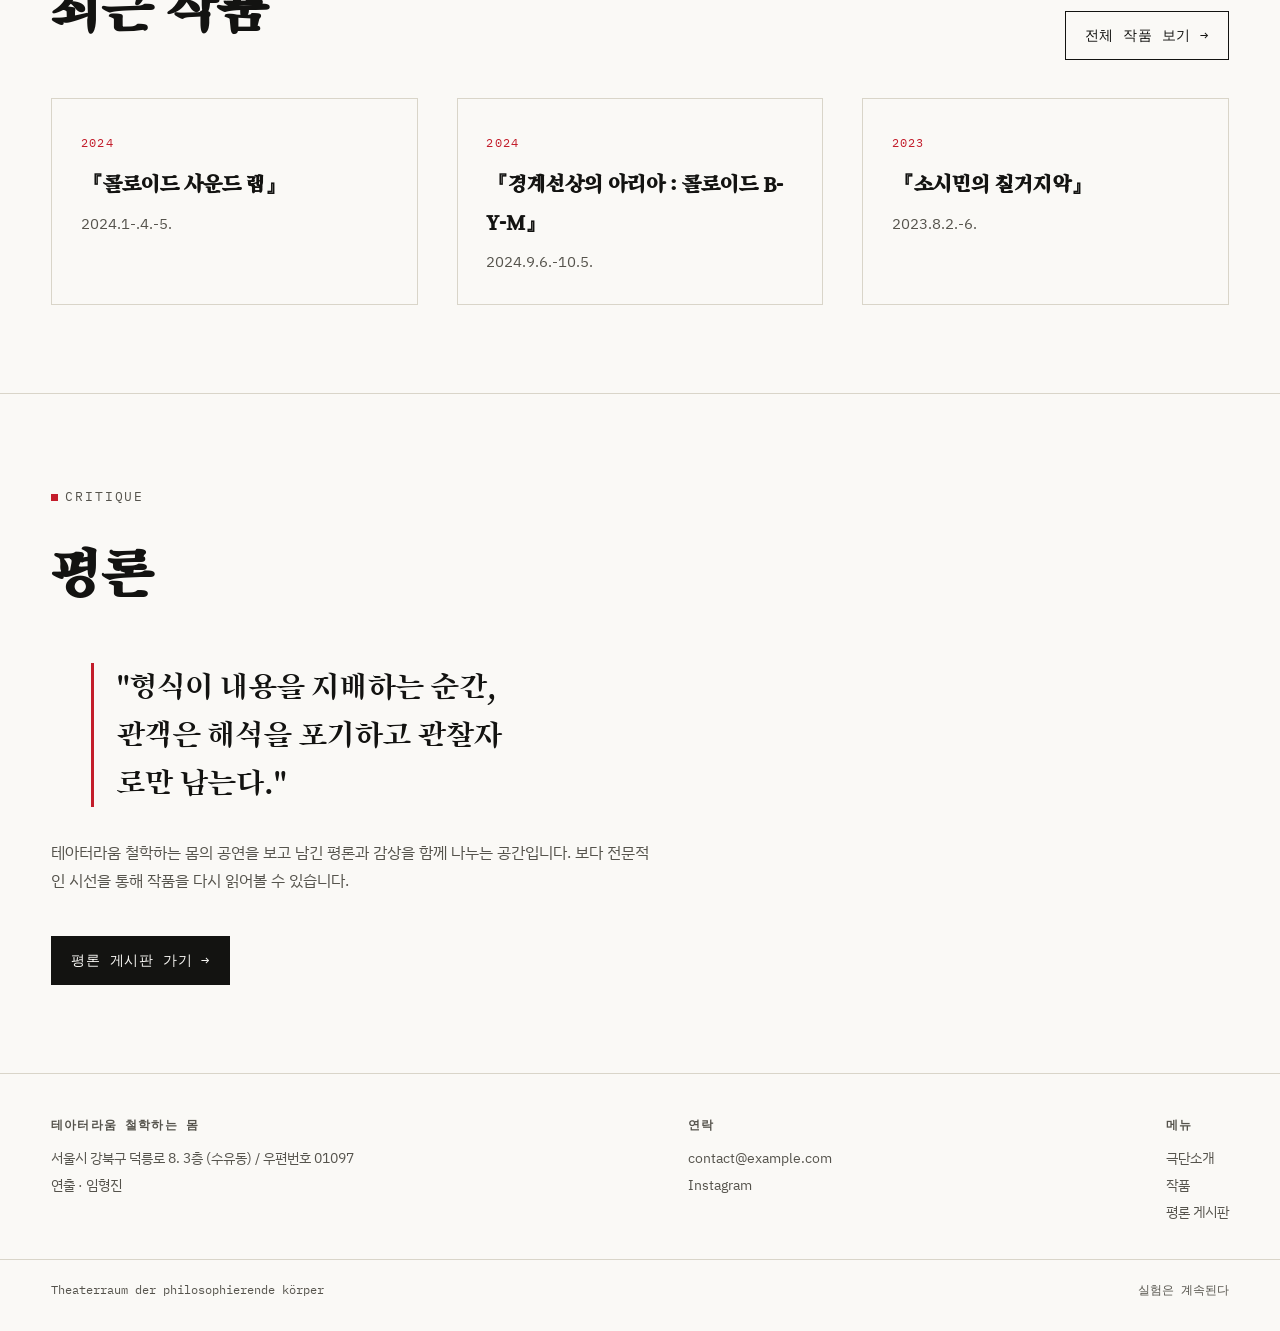
==== commit 7f1a6c46: "Update index.html" ====
--- a/index.html
+++ b/index.html
@@ -13,7 +13,7 @@
   <div class="wrap">
     <a href="index.html" class="wordmark">
       <span class="kr">테아터라움 철학하는 몸</span>
-      <span class="en">Theater Raum · Philosophizing Body</span>
+      <span class="en">Theaterraum, der philosophierende Körper</span>
     </a>
     <button class="nav-toggle" aria-label="메뉴 열기" aria-expanded="false"><span></span></button>
     <nav class="main-nav" aria-label="주요 메뉴">
@@ -34,7 +34,7 @@
     <div class="body-mark" aria-hidden="true">몸</div>
     <div class="wrap hero-grid">
       <div>
-        <span class="eyebrow">Experimental Theatre / 실험극단</span>
+        <span class="eyebrow">Theaterraum, der philosophierende Körper</span>
         <h1 class="hero-title">
           테아터라움<br>
           <span class="line2">철학하는 몸</span>
@@ -78,9 +78,9 @@
       </div>
 
       <div class="stat-row">
-        <div class="stat"><b>2018</b><span>창단</span></div>
-        <div class="stat"><b>14</b><span>정기 공연</span></div>
-        <div class="stat"><b>7</b><span>소속 배우</span></div>
+        <div class="stat"><b>2015</b><span>창단</span></div>
+        <div class="stat"><b>8</b><span>정기 공연</span></div>
+        <div class="stat"><b>8</b><span>소속 배우</span></div>
         <div class="stat"><b>1</b><span>연출 · 임형진</span></div>
       </div>
     </div>
@@ -120,7 +120,7 @@
       <div class="section-head">
         <div>
           <span class="eyebrow">Critique</span>
-          <h2>평론 게시판</h2>
+          <h2>평론</h2>
         </div>
       </div>
       <blockquote class="manifesto-quote">
@@ -128,7 +128,7 @@
       </blockquote>
       <p style="margin-top:1.6rem;color:var(--ink-soft);max-width:60ch;">
         테아터라움 철학하는 몸의 공연을 보고 남긴 평론과 감상을 함께 나누는 공간입니다.
-        누구나 글을 남길 수 있으며, 다른 관객의 시선을 통해 작품을 다시 읽어볼 수 있습니다.
+        보다 전문적인 시선을 통해 작품을 다시 읽어볼 수 있습니다.
       </p>
       <a href="board.html" class="btn" style="margin-top:1.6rem;">평론 게시판 가기 →</a>
     </div>
